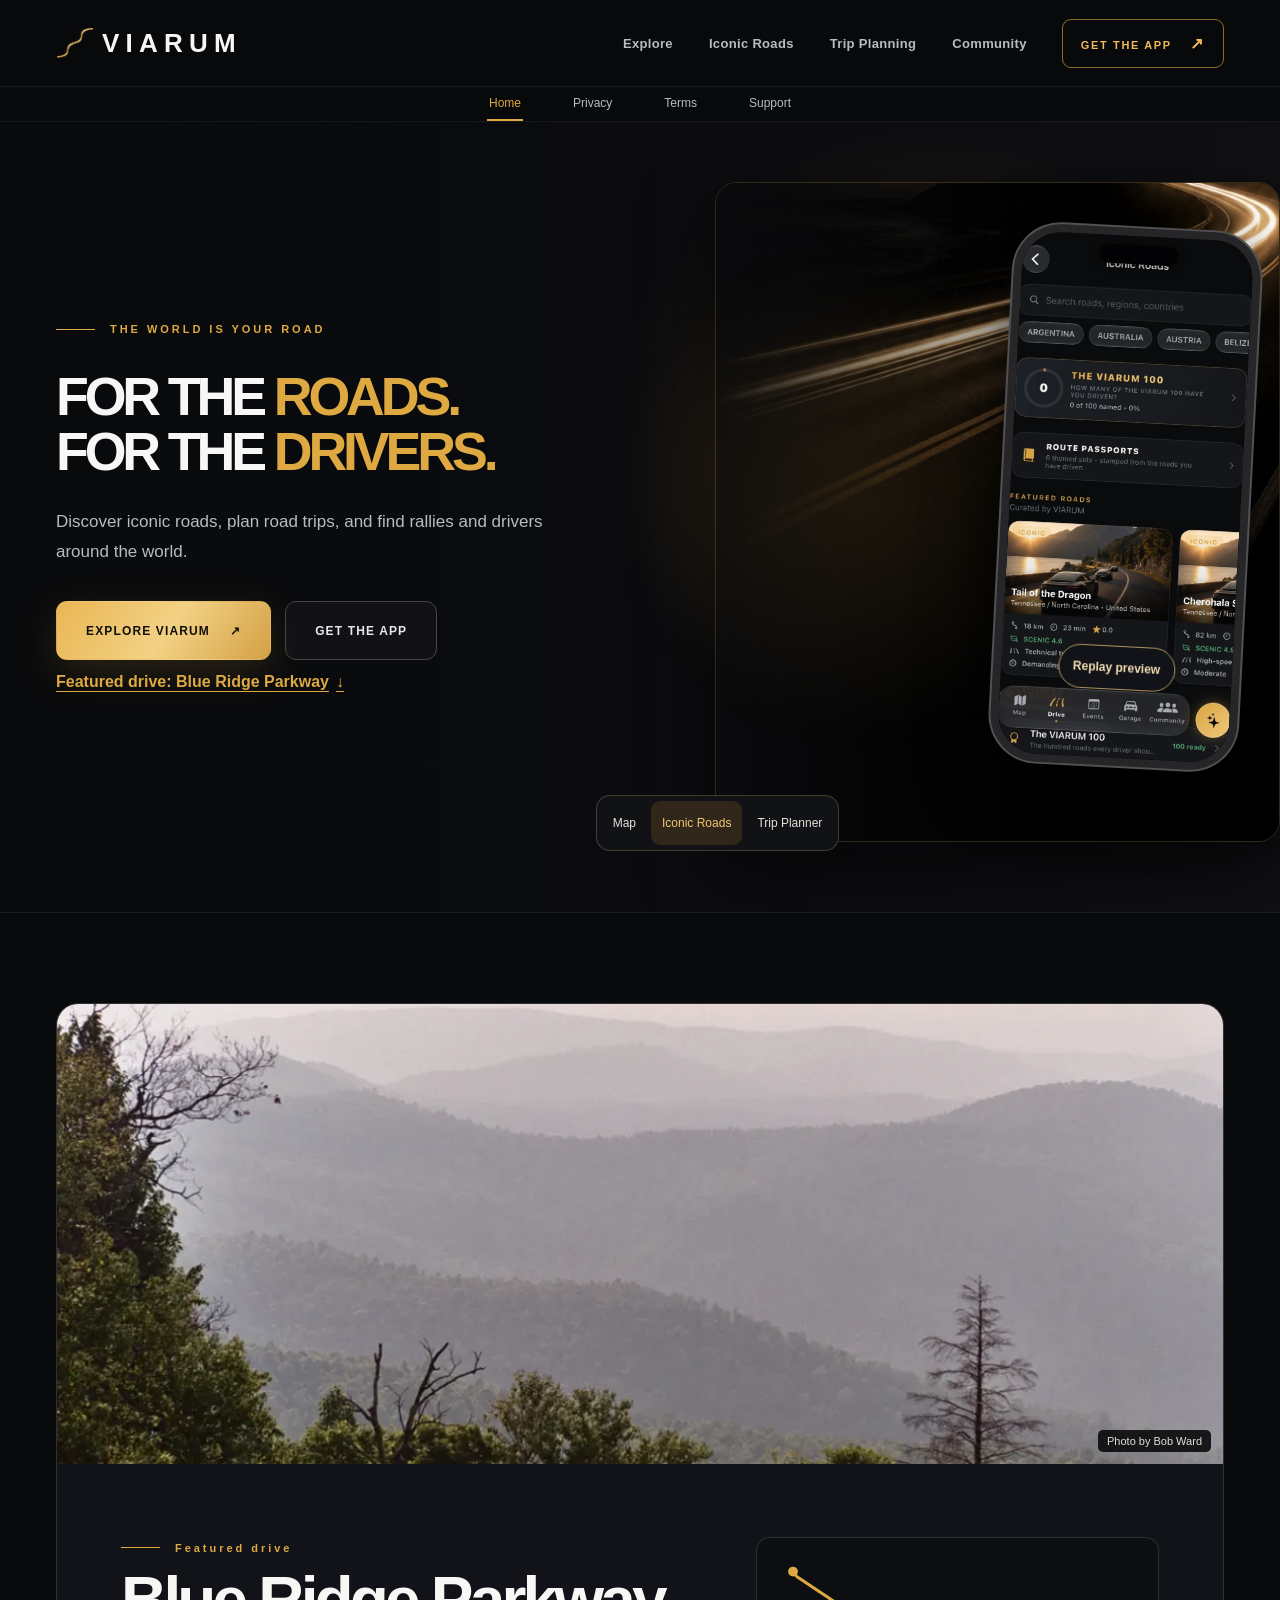
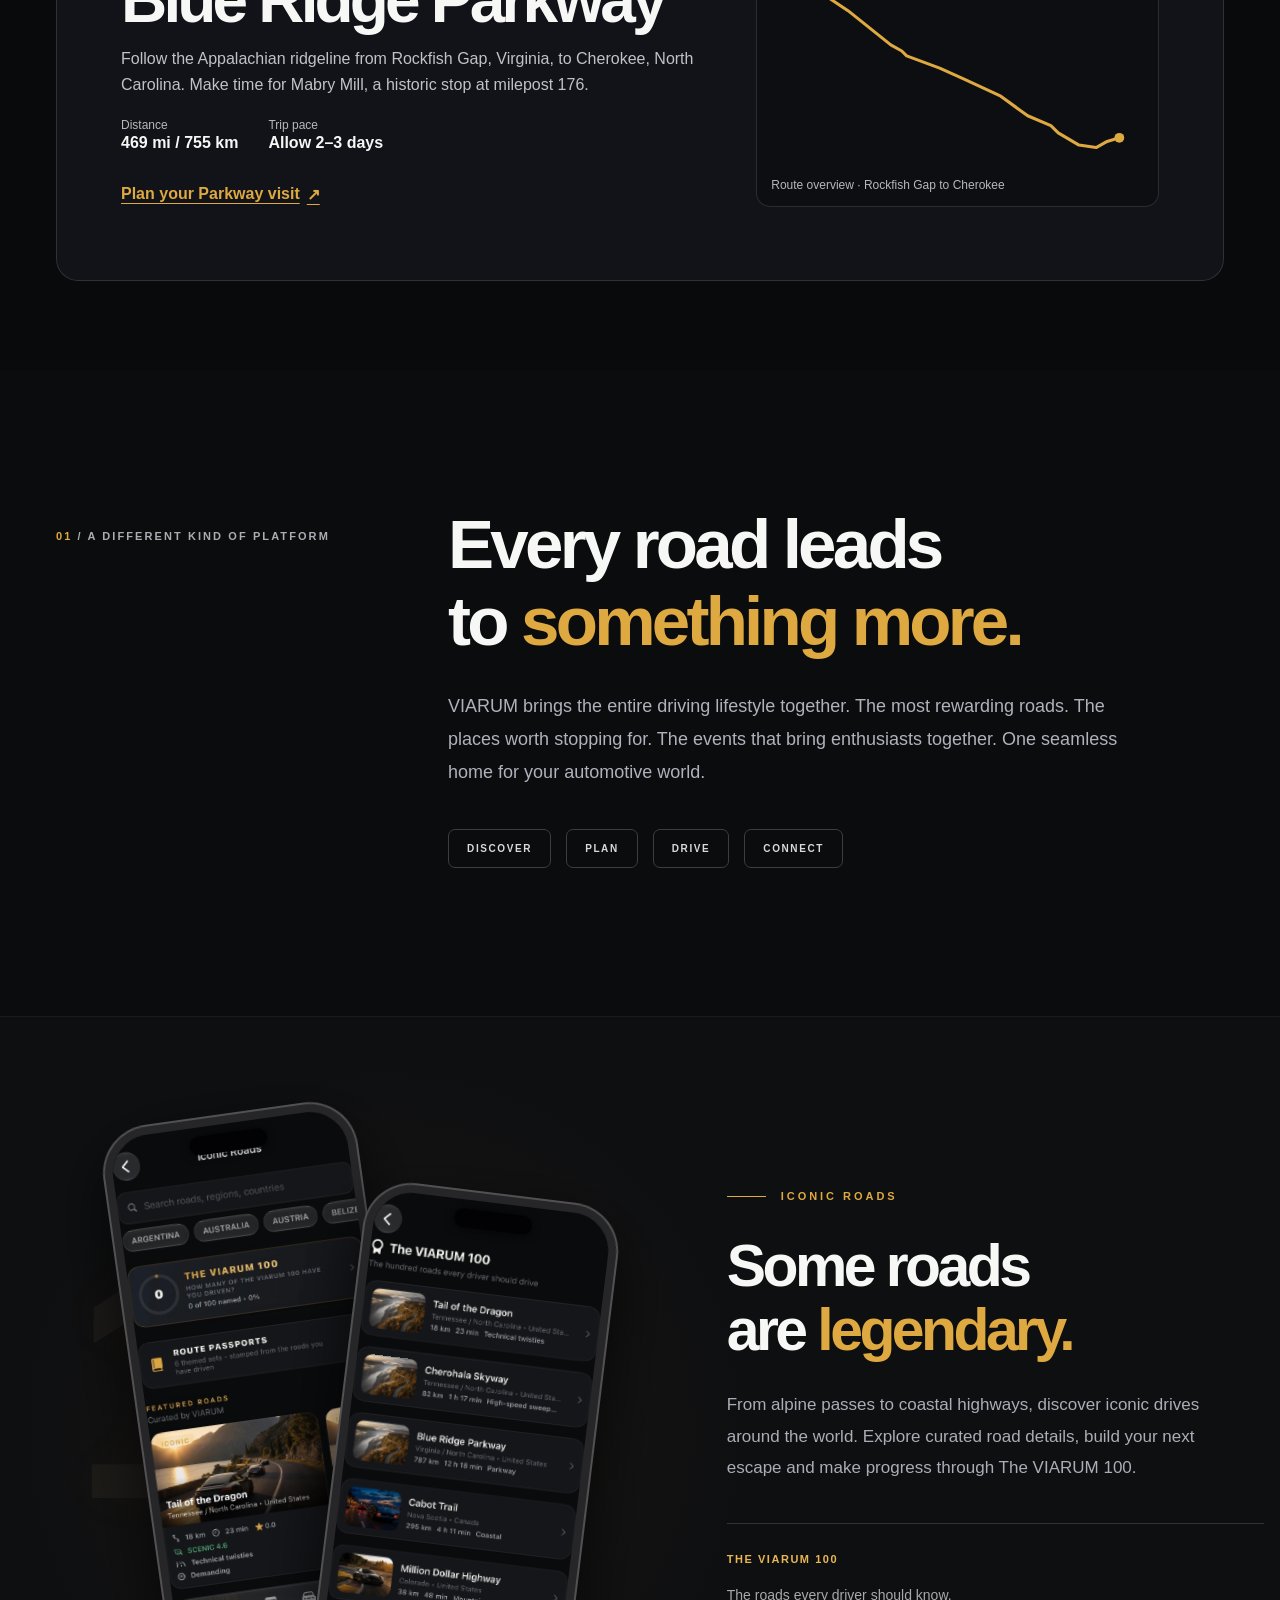
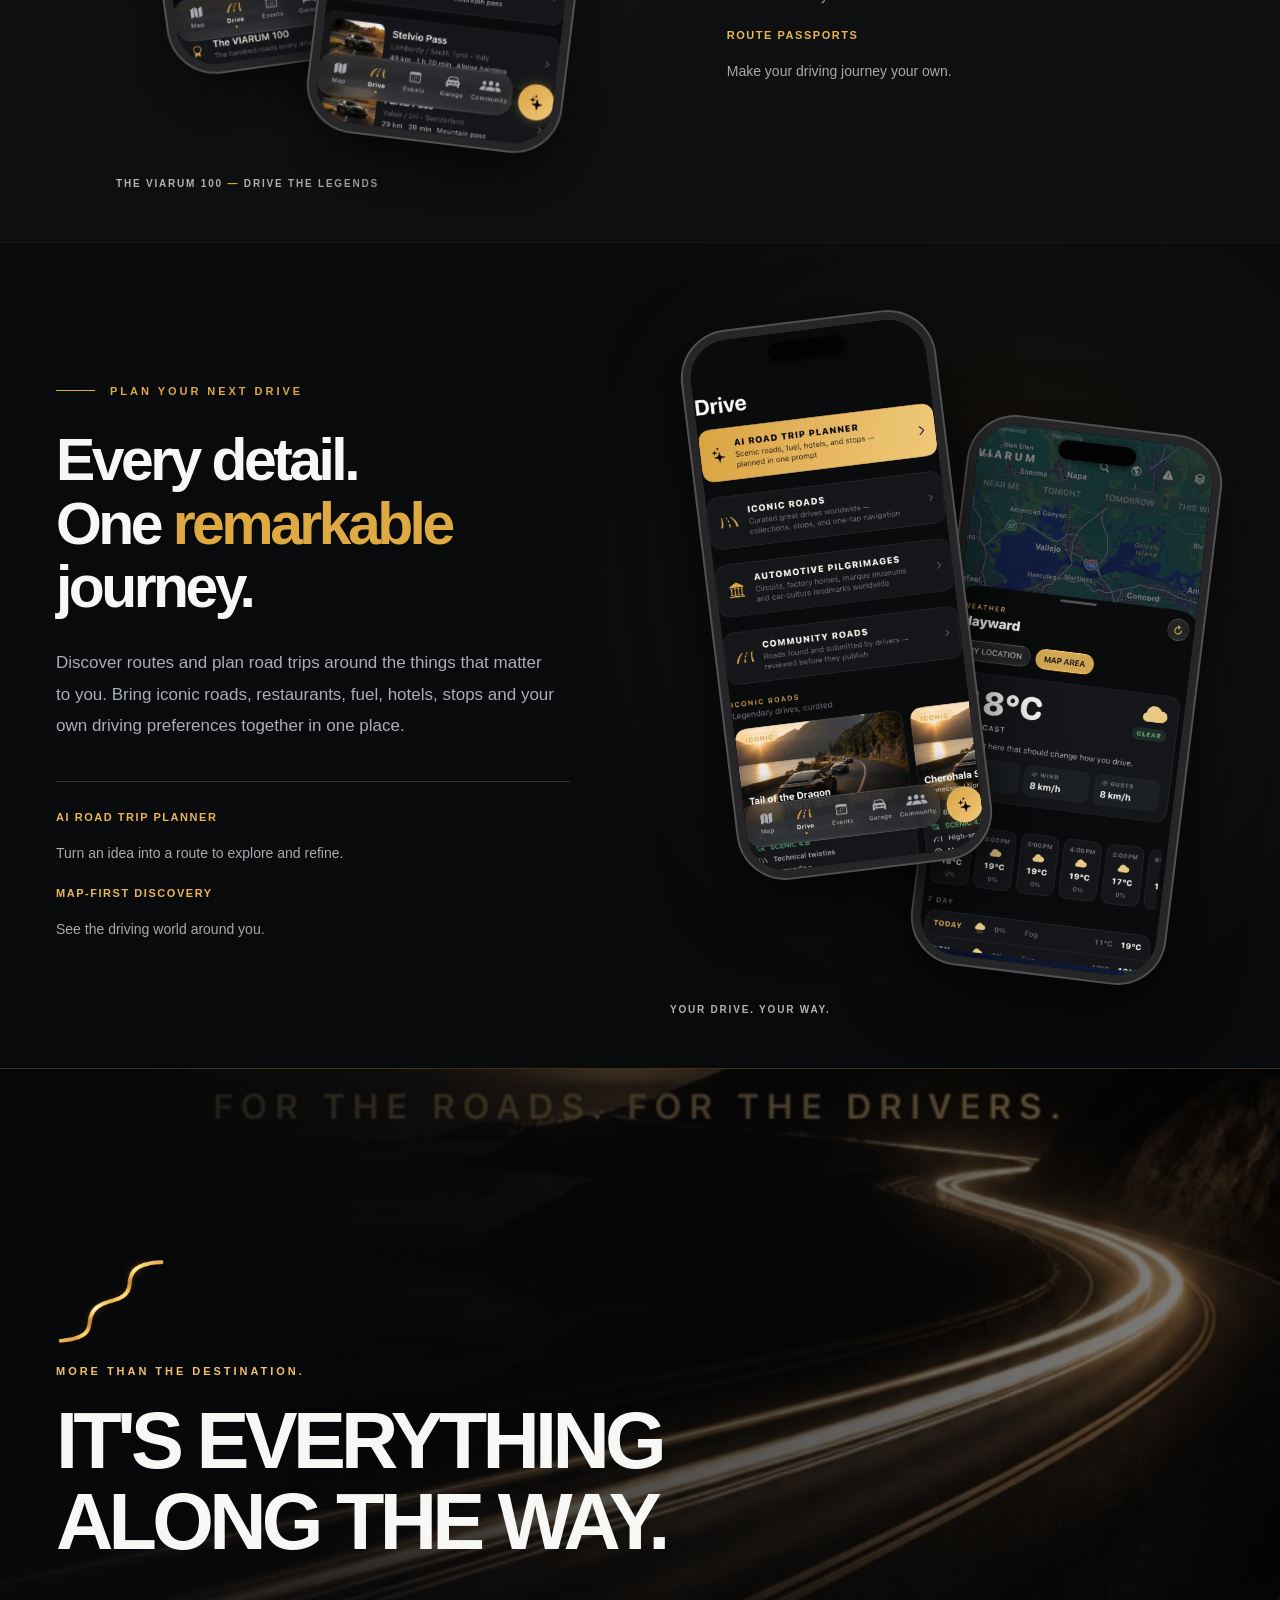
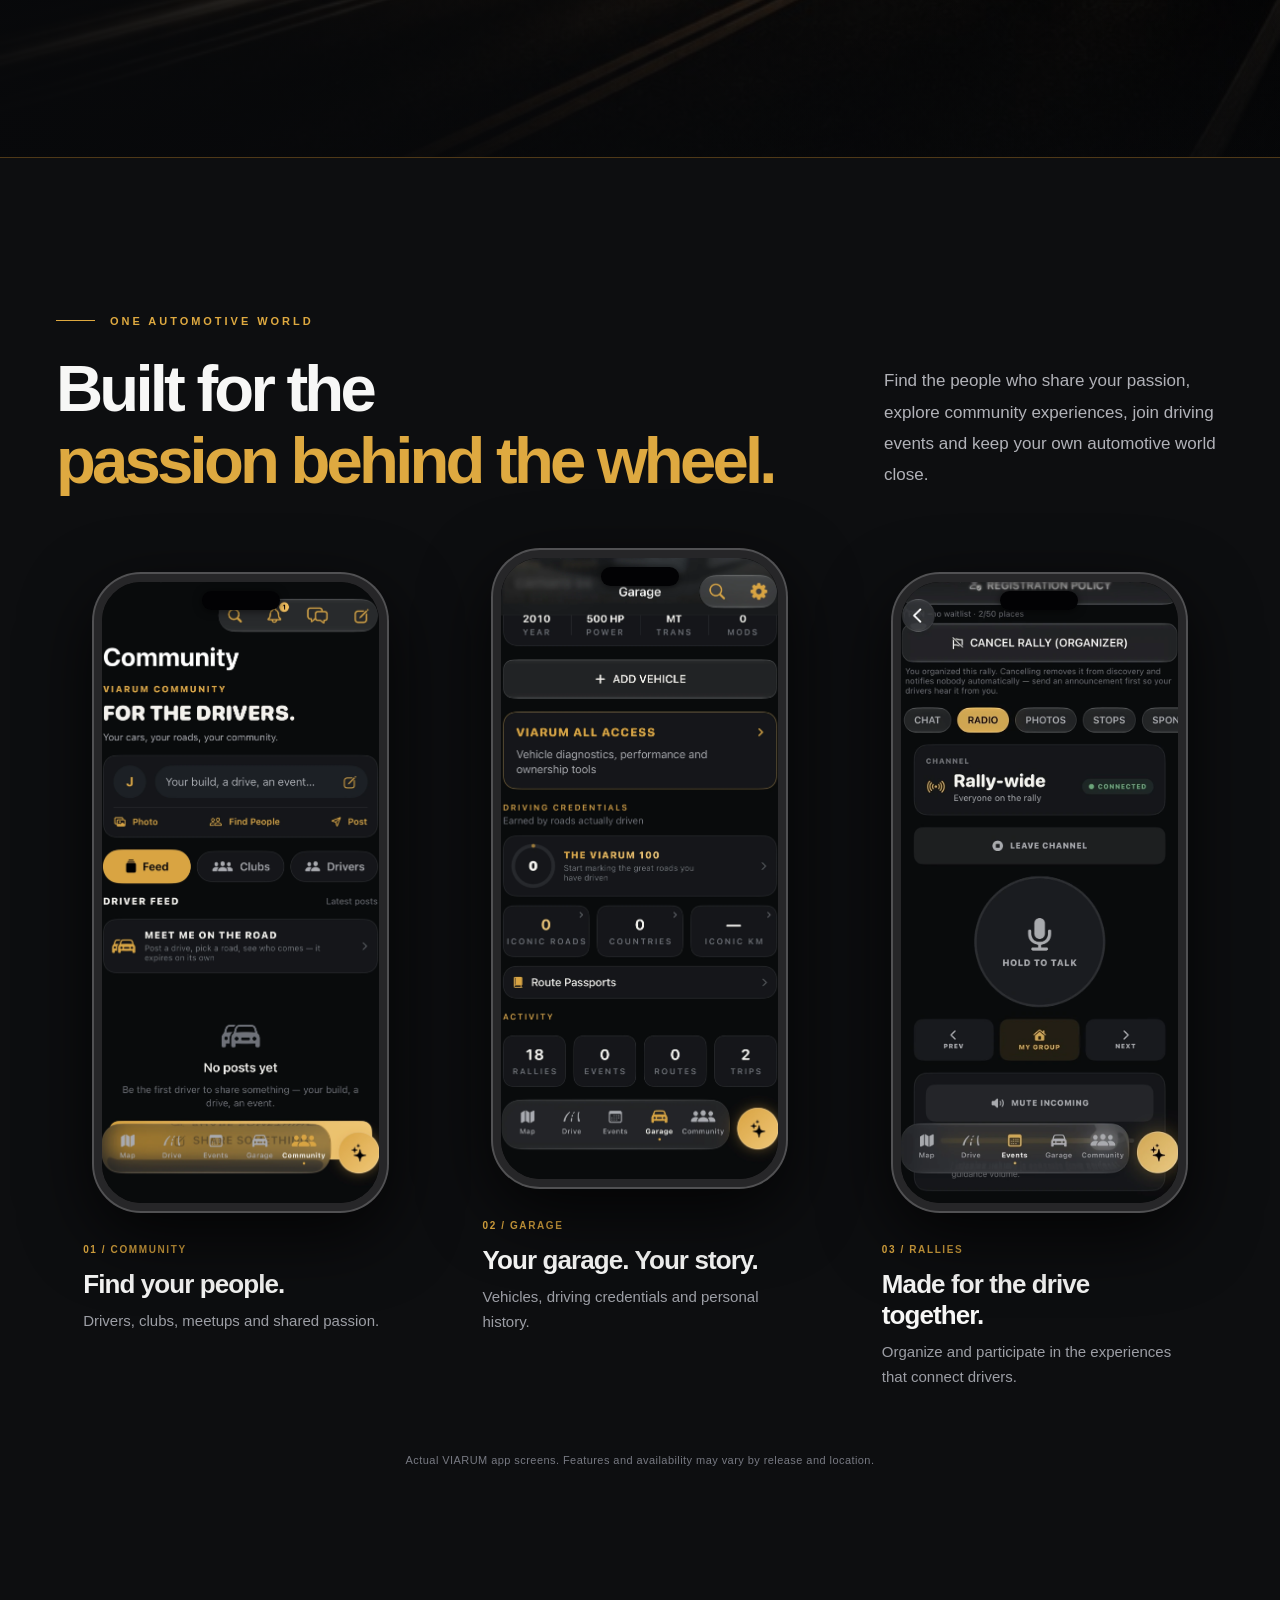
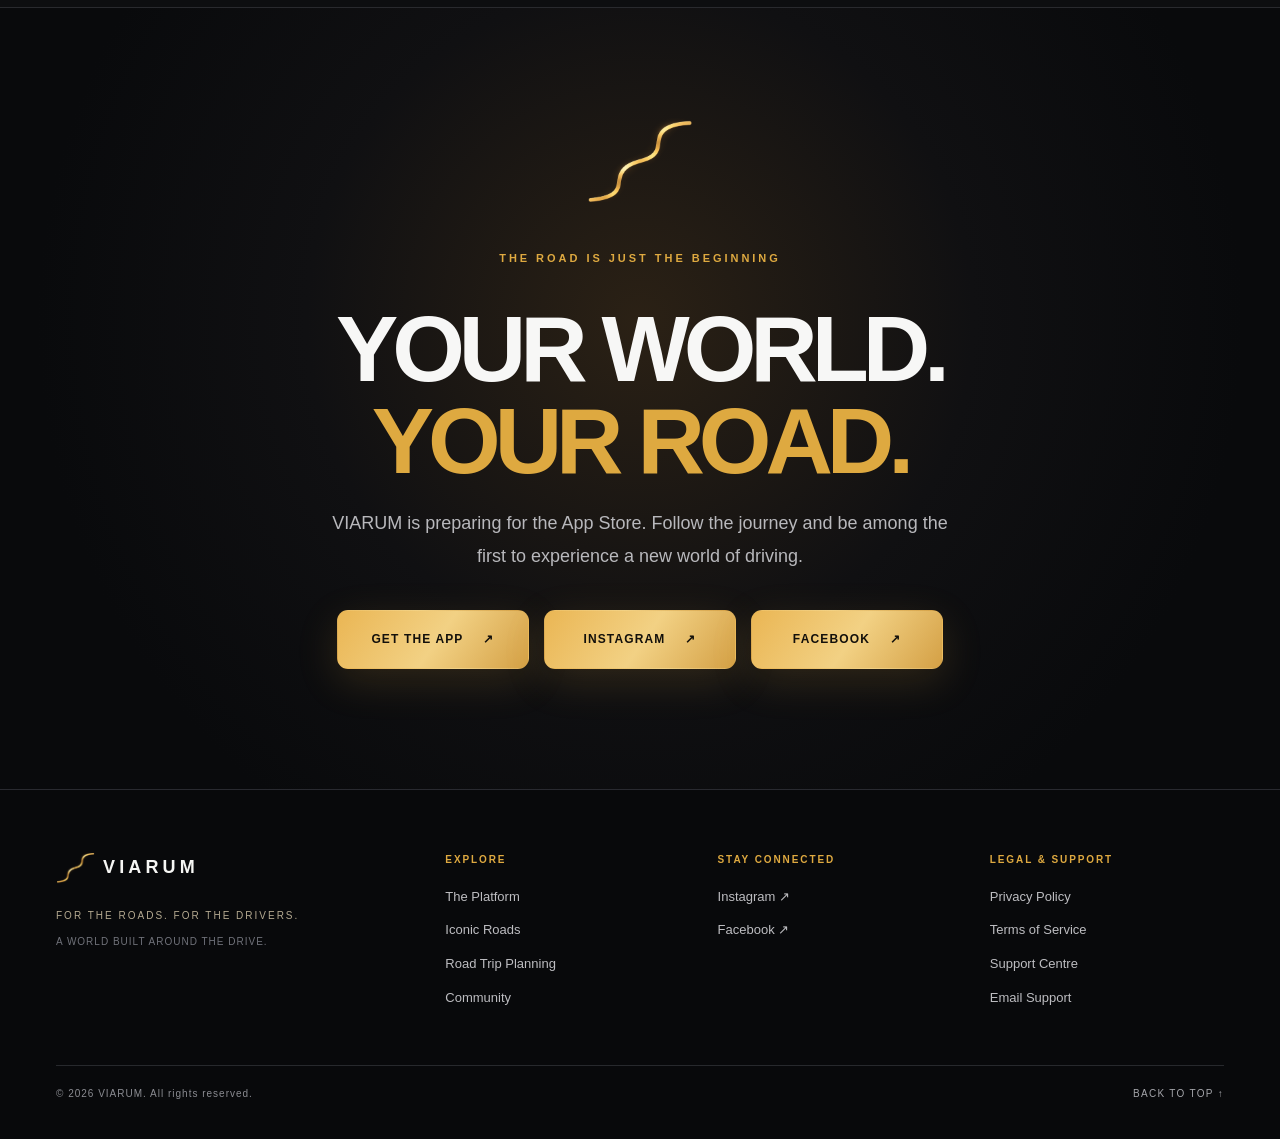
==== index.html @ 96c419fb "Make the featured drive easy to find and match the gold buttons" ====
<!doctype html>
<html lang="en">
<head>
  <meta charset="utf-8">
  <meta name="viewport" content="width=device-width, initial-scale=1">
  <meta name="theme-color" content="#08090b">
  <meta name="description" content="VIARUM — for the roads, for the drivers. Explore iconic roads, plan unforgettable road trips, discover rallies and connect with the worldwide automotive community.">
  <meta name="robots" content="index,follow">
  <link rel="icon" type="image/png" href="assets/favicon.png">
  <link rel="preload" as="image" href="assets/coastal-drive.jpg">
  <link rel="stylesheet" href="styles.css?v=featured-drive-1">
  <meta property="og:type" content="website">
  <meta property="og:title" content="VIARUM — For the Roads. For the Drivers.">
  <meta property="og:description" content="The world is your road. A premium driving experience for iconic roads, rallies, road trips and automotive community.">
  <meta property="og:image" content="https://viarumapp.github.io/assets/social-preview.jpg">
  <meta property="og:url" content="https://viarumapp.github.io/">
  <meta name="twitter:card" content="summary_large_image">
  <title>VIARUM | For the Roads. For the Drivers.</title>
  <script src="script.js?v=homepage-polish-1" defer></script>
</head>
<body>
  <a href="#main" class="skip">Skip to main content</a>
  <header class="site-header" id="top">
    <div class="container header-inner">
      <a class="brand" href="#top" aria-label="VIARUM Home">
        <img class="brand-mark" src="assets/viarum-mark-repaired.webp" width="38" height="38" alt="">
        <span class="brand-name">VIARUM</span>
      </a>
      <nav class="desktop-nav" aria-label="Main navigation">
        <a href="#explore">Explore</a>
        <a href="#roads">Iconic Roads</a>
        <a href="#planner">Trip Planning</a>
        <a href="#community">Community</a>
      </nav>
      <div class="nav-end">
        <a class="nav-cta" href="#download" data-viarum-store-link>GET THE APP <span aria-hidden="true">↗</span></a>
        <button type="button" class="menu-toggle" aria-label="Open navigation" aria-controls="mobile-nav" aria-expanded="false"><span></span><span></span></button>
      </div>
    </div>
    <nav class="mobile-nav" id="mobile-nav" hidden aria-label="Mobile navigation">
      <a href="#explore">Explore VIARUM</a>
      <a href="#roads">Iconic Roads</a>
      <a href="#planner">Trip Planning</a>
      <a href="#community">Community</a>
      <a href="#download" data-viarum-store-link>Get the App</a>
    </nav>
    <nav class="site-tabs" aria-label="Site pages">
      <a href="/" aria-current="page">Home</a>
      <a href="/viarum/privacy.html">Privacy</a>
      <a href="/viarum/terms.html">Terms</a>
      <a href="/viarum/support.html">Support</a>
    </nav>
  </header>

  <main id="main">
    <section class="hero" aria-labelledby="hero-title">
      <div class="hero-ambient" aria-hidden="true"></div>
      <div class="container hero-layout">
        <div class="hero-content">
          <div class="hero-kicker"><span class="gold-rule"></span> THE WORLD IS YOUR ROAD</div>
          <h1 id="hero-title"><span class="hero-line">FOR THE <strong>ROADS.</strong></span><span class="hero-line">FOR THE <strong>DRIVERS.</strong></span></h1>
          <p class="hero-description">Discover iconic roads, plan road trips, and find rallies and drivers around the world.</p>
          <div class="hero-actions">
            <a class="button button-gold" href="#explore">EXPLORE VIARUM <span aria-hidden="true">↗</span></a>
            <a class="button button-outline" href="#download" data-viarum-store-link>GET THE APP</a>
          </div>
          <a class="featured-drive-link" href="#featured-drive">Featured drive: Blue Ridge Parkway <span aria-hidden="true">↓</span></a>
        </div>
        <div class="hero-stage" aria-label="VIARUM automotive lifestyle and real app screenshot">
          <div class="road-photo-wrap"><img src="assets/coastal-drive.jpg" alt="Golden light trails winding along a dramatic coastal road" fetchpriority="high"></div>
          <div class="hero-halo" aria-hidden="true"></div>
          <div class="hero-phone phone" data-launch-preview aria-label="VIARUM app preview">
            <div class="phone-camera" aria-hidden="true"></div>
            <img src="assets/map.webp" class="hero-map" alt="Actual VIARUM app map showing automotive places and discovery tools">
            <video class="hero-launch" data-src="assets/viarum-launch.mp4" preload="none" muted playsinline hidden aria-hidden="true"></video>
            <button class="hero-replay" type="button" hidden>Replay preview</button>
          </div>
          <div class="preview-controls" role="group" aria-label="App preview screens">
            <button type="button" data-preview="map" aria-pressed="true">Map</button>
            <button type="button" data-preview="roads" aria-pressed="false">Iconic Roads</button>
            <button type="button" data-preview="drive" aria-pressed="false">Trip Planner</button>
          </div>
        </div>
      </div>
    </section>

    <section class="container featured-drive" id="featured-drive" aria-labelledby="featured-drive-title">
      <figure class="featured-drive-photo">
        <img src="assets/blue-ridge-parkway.webp" width="1150" height="767" loading="lazy" alt="Layers of Appalachian mountains seen from the Blue Ridge Parkway">
        <figcaption><a href="https://fhwaapps.fhwa.dot.gov/bywaysp/photos/67901">Photo by Bob Ward</a></figcaption>
      </figure>
      <div class="featured-drive-body">
        <div>
          <p class="eyebrow"><span class="gold-rule"></span> Featured drive</p>
          <h2 id="featured-drive-title">Blue Ridge Parkway</h2>
          <p>Follow the Appalachian ridgeline from Rockfish Gap, Virginia, to Cherokee, North Carolina. Make time for Mabry Mill, a historic stop at milepost 176.</p>
          <dl class="featured-drive-facts">
            <div><dt>Distance</dt><dd>469 mi / 755 km</dd></div>
            <div><dt>Trip pace</dt><dd>Allow 2–3 days</dd></div>
          </dl>
          <a class="featured-drive-link" href="https://www.nps.gov/blri/planyourvisit/index.htm">Plan your Parkway visit <span aria-hidden="true">↗</span></a>
        </div>
        <figure class="featured-drive-route">
          <svg viewBox="0 0 305 185" aria-hidden="true">
            <polyline points="18,16 21,20 63,48 98,76 107,81 111,85 138,95 158,104 188,118 210,134 229,142 235,148 252,158 266,160 275,155 285,152" fill="none" stroke="currentColor" stroke-width="2.5" stroke-linecap="round" stroke-linejoin="round"/>
            <circle cx="18" cy="16" r="4" fill="currentColor"/>
            <circle cx="285" cy="152" r="4" fill="currentColor"/>
          </svg>
          <figcaption>Route overview · Rockfish Gap to Cherokee</figcaption>
        </figure>
      </div>
    </section>

    <section class="intro-section" id="explore">
      <div class="container intro-grid">
        <div class="intro-label"><span class="section-no">01</span> / A DIFFERENT KIND OF PLATFORM</div>
        <div class="intro-body">
          <h2>Every road leads<br>to <em>something more.</em></h2>
          <p>VIARUM brings the entire driving lifestyle together. The most rewarding roads. The places worth stopping for. The events that bring enthusiasts together. One seamless home for your automotive world.</p>
          <div class="intro-values"><span>DISCOVER</span><span>PLAN</span><span>DRIVE</span><span>CONNECT</span></div>
        </div>
      </div>
    </section>

    <section class="feature-section feature-roads" id="roads">
      <div class="container feature-grid">
        <div class="feature-visual visual-roads">
          <span class="visual-texture" aria-hidden="true">100</span>
          <div class="feature-phone phone phone-roads-one"><div class="phone-camera"></div><img src="assets/roads.webp" alt="VIARUM Iconic Roads screen featuring curated drives and Route Passports" loading="lazy"></div>
          <div class="feature-phone phone phone-roads-two"><div class="phone-camera"></div><img src="assets/roads100.webp" alt="The VIARUM 100 list of famous driving roads" loading="lazy"></div>
          <div class="visual-label">THE VIARUM 100 <span>—</span> DRIVE THE LEGENDS</div>
        </div>
        <div class="feature-copy">
          <p class="eyebrow"><span class="gold-rule"></span> ICONIC ROADS</p>
          <h2>Some roads<br>are <em>legendary.</em></h2>
          <p>From alpine passes to coastal highways, discover iconic drives around the world. Explore curated road details, build your next escape and make progress through The VIARUM 100.</p>
          <div class="feature-details"><div><strong>THE VIARUM 100</strong><span>The roads every driver should know.</span></div><div><strong>ROUTE PASSPORTS</strong><span>Make your driving journey your own.</span></div></div>
        </div>
      </div>
    </section>

    <section class="feature-section feature-planner" id="planner">
      <div class="container feature-grid feature-reverse">
        <div class="feature-copy">
          <p class="eyebrow"><span class="gold-rule"></span> PLAN YOUR NEXT DRIVE</p>
          <h2>Every detail.<br>One <em>remarkable</em><br>journey.</h2>
          <p>Discover routes and plan road trips around the things that matter to you. Bring iconic roads, restaurants, fuel, hotels, stops and your own driving preferences together in one place.</p>
          <div class="feature-details"><div><strong>AI ROAD TRIP PLANNER</strong><span>Turn an idea into a route to explore and refine.</span></div><div><strong>MAP-FIRST DISCOVERY</strong><span>See the driving world around you.</span></div></div>
        </div>
        <div class="feature-visual visual-plan">
          <div class="feature-phone phone phone-plan-one"><div class="phone-camera"></div><img src="assets/drive.webp" alt="VIARUM Drive tab with AI Road Trip Planner and Iconic Roads" loading="lazy"></div>
          <div class="feature-phone phone phone-plan-two"><div class="phone-camera"></div><img src="assets/weather.webp" alt="VIARUM in-app weather forecast displayed over the driving map" loading="lazy"></div>
          <div class="visual-label">YOUR DRIVE. YOUR WAY.</div>
        </div>
      </div>
    </section>

    <section class="cinematic" aria-label="VIARUM brand statement">
      <div class="cinematic-image"><img src="assets/viarum-splash.jpg" alt="The official VIARUM splash artwork featuring a winding illuminated road at night" loading="lazy"></div>
      <div class="cinematic-content container">
        <img src="assets/viarum-mark-repaired.webp" alt="VIARUM gold road symbol" width="142" height="118">
        <p>MORE THAN THE DESTINATION.</p>
        <h2>IT'S EVERYTHING<br>ALONG THE WAY.</h2>
      </div>
    </section>

    <section class="community-section" id="community">
      <div class="container">
        <div class="community-head">
          <div><p class="eyebrow"><span class="gold-rule"></span> ONE AUTOMOTIVE WORLD</p><h2>Built for the<br><em>passion behind the wheel.</em></h2></div>
          <p>Find the people who share your passion, explore community experiences, join driving events and keep your own automotive world close.</p>
        </div>
        <div class="screen-showcase">
          <article class="showcase-item">
            <div class="showcase-phone phone"><div class="phone-camera"></div><img src="assets/community.webp" alt="VIARUM Community screen with Feed, Clubs and Drivers" loading="lazy"></div>
            <div class="showcase-caption"><span>01 / COMMUNITY</span><h3>Find your people.</h3><p>Drivers, clubs, meetups and shared passion.</p></div>
          </article>
          <article class="showcase-item showcased">
            <div class="showcase-phone phone"><div class="phone-camera"></div><img src="assets/garage.webp" alt="VIARUM Garage showing a vehicle profile and driving credentials" loading="lazy"></div>
            <div class="showcase-caption"><span>02 / GARAGE</span><h3>Your garage. Your story.</h3><p>Vehicles, driving credentials and personal history.</p></div>
          </article>
          <article class="showcase-item">
            <div class="showcase-phone phone"><div class="phone-camera"></div><img src="assets/radio.webp" alt="VIARUM Rally screen displaying an in-app radio channel interface" loading="lazy"></div>
            <div class="showcase-caption"><span>03 / RALLIES</span><h3>Made for the drive together.</h3><p>Organize and participate in the experiences that connect drivers.</p></div>
          </article>
        </div>
        <p class="screen-disclosure">Actual VIARUM app screens. Features and availability may vary by release and location.</p>
      </div>
    </section>

    <section class="closing-section" id="download">
      <div class="container closing-inner">
        <img src="assets/viarum-mark-repaired.webp" width="120" height="96" alt="VIARUM road symbol">
        <p class="eyebrow">THE ROAD IS JUST THE BEGINNING</p>
        <h2>YOUR WORLD.<br><em>YOUR ROAD.</em></h2>
        <p id="viarum-app-store-status" aria-live="polite">VIARUM is preparing for the App Store. Follow the journey and be among the first to experience a new world of driving.</p>
        <div class="closing-actions"><a class="button button-gold" href="#download" data-viarum-store-link>GET THE APP <span aria-hidden="true">↗</span></a><a class="button button-gold" href="https://www.instagram.com/viarumapp/" target="_blank" rel="noopener noreferrer">INSTAGRAM <span aria-hidden="true">↗</span></a><a class="button button-gold" href="https://www.facebook.com/1287284864467090/">FACEBOOK <span aria-hidden="true">↗</span></a></div>
      </div>
    </section>
  </main>

  <footer class="site-footer">
 <div class="container footer-inner footer-luxe">
  <div class="footer-identity"><a class="footer-brand" href="index.html" aria-label="VIARUM home"><img src="assets/viarum-mark-repaired.webp" alt="" width="40" height="35"><span>VIARUM</span></a><p>FOR THE ROADS. FOR THE DRIVERS.</p><span class="footer-tagline">A WORLD BUILT AROUND THE DRIVE.</span></div>
  <div class="footer-group"><p class="footer-heading">EXPLORE</p><nav aria-label="Explore"><a href="index.html#explore">The Platform</a><a href="index.html#roads">Iconic Roads</a><a href="index.html#planner">Road Trip Planning</a><a href="index.html#community">Community</a></nav></div>
  <div class="footer-group"><p class="footer-heading">STAY CONNECTED</p><nav aria-label="Social media"><a href="https://www.instagram.com/viarumapp/" target="_blank" rel="noopener noreferrer">Instagram ↗</a><a href="https://www.facebook.com/1287284864467090/">Facebook ↗</a></nav></div>
  <div class="footer-group"><p class="footer-heading">LEGAL & SUPPORT</p><nav aria-label="Legal and support"><a href="https://viarumapp.github.io/viarum/privacy.html">Privacy Policy</a><a href="https://viarumapp.github.io/viarum/terms.html">Terms of Service</a><a href="https://viarumapp.github.io/viarum/support.html">Support Centre</a><a href="mailto:viarumsupport@gmail.com">Email Support</a></nav></div>
 </div>
 <div class="container footer-base"><span>© 2026 VIARUM. All rights reserved.</span><a href="#top">BACK TO TOP ↑</a></div>
</footer>
</body>
</html>
---- styles.css ----
:root{--bg:#090a0c;--panel:#161719;--panel2:#1f2023;--stroke:#313237;--gold:#dea940;--gold-light:#f3d08b;--white:#f7f7f6;--muted:#a7a8ad;--soft:#787b83;--max:1320px}
*{box-sizing:border-box}
html{scroll-behavior:smooth}
body{margin:0;overflow-x:hidden;background:var(--bg);color:var(--white);font-family:-apple-system,BlinkMacSystemFont,"Helvetica Neue",Arial,sans-serif;-webkit-font-smoothing:antialiased}
a{color:inherit;text-decoration:none}
img{display:block;max-width:100%}
button{font:inherit}
.container{width:min(var(--max),calc(100% - 112px));margin:0 auto}
.skip{position:absolute;left:-999px;top:auto;width:1px;height:1px;overflow:hidden}
.skip:focus{left:12px;top:12px;width:auto;height:auto;z-index:1000;padding:10px 15px;color:#000;background:#fff}
.site-header{position:sticky;top:0;z-index:90;height:87px;background:rgba(9,10,12,.92);border-bottom:1px solid rgba(255,255,255,.07);backdrop-filter:blur(22px)}
.header-inner{height:100%;display:flex;align-items:center;justify-content:space-between;gap:35px}
.brand,.footer-brand{display:inline-flex;align-items:center;gap:8px}
.brand-mark{width:38px;height:38px;object-fit:contain;object-position:center;mix-blend-mode:screen}
.brand-name,.footer-brand span{font-size:26px;letter-spacing:.24em;font-weight:760;color:#f6f6f4}
.desktop-nav{display:flex;align-items:center;gap:36px;margin-left:auto}
.desktop-nav a{font-size:13px;font-weight:580;color:#b8bbc0;letter-spacing:.025em;transition:color .2s}
.desktop-nav a:hover{color:var(--white)}
.nav-end{display:flex;align-items:center}
.nav-cta{border:1px solid rgba(222,169,64,.62);border-radius:9px;color:#f0bb57;padding:14px 18px;font-size:11px;letter-spacing:.15em;font-weight:800;transition:background .2s}
.nav-cta:hover{background:#2d2619}
.nav-cta span{margin-left:14px;font-size:16px}
.menu-toggle{display:none;border:0;background:transparent;width:42px;height:42px;flex-direction:column;justify-content:center;align-items:center;gap:6px;cursor:pointer}
.menu-toggle span{width:23px;height:2px;background:var(--gold)}
.menu-toggle[aria-expanded="true"] span:first-child{transform:translateY(4px) rotate(45deg)}
.menu-toggle[aria-expanded="true"] span:last-child{transform:translateY(-4px) rotate(-45deg)}
.mobile-nav{display:none}
/* hero */
.hero{position:relative;overflow:hidden;border-bottom:1px solid rgba(255,255,255,.085)}
.hero-ambient{position:absolute;pointer-events:none;inset:0;background:radial-gradient(circle at 72% 40%,rgba(167,108,30,.22),transparent 30%),linear-gradient(90deg,#090a0c 0%,#0a0b0e 42%,#101013 100%)}
.hero-layout{position:relative;display:grid;grid-template-columns:51% 49%;align-items:center;min-height:790px}
.hero-content{position:relative;z-index:4;padding:76px 0 86px}
.hero-kicker,.eyebrow{display:flex;align-items:center;gap:15px;font-size:11px;letter-spacing:.27em;color:var(--gold);font-weight:800;line-height:1.7}
.gold-rule{display:inline-block;width:39px;height:1px;background:var(--gold)}
.hero h1{font-size:clamp(63px,6.1vw,101px);line-height:.98;letter-spacing:-.077em;font-weight:810;margin:30px 0 27px;white-space:nowrap}
.hero h1 span{color:var(--gold)}
.hero-description{font-size:17px;line-height:1.76;color:#b8bbc1;max-width:520px;margin:0}
.hero-actions{display:flex;gap:14px;flex-wrap:wrap;margin-top:34px}
.button{display:inline-flex;align-items:center;justify-content:center;gap:20px;min-height:59px;padding:0 29px;border:1px solid transparent;border-radius:11px;font-weight:820;font-size:12px;letter-spacing:.095em;transition:transform .2s ease,background .2s ease}
.button:hover{transform:translateY(-3px)}
.button-gold{background:linear-gradient(125deg,#eab654,#f2d184 52%,#d4a045);color:#13100b;box-shadow:0 12px 42px rgba(222,169,64,.16)}
.button-outline{border-color:#454649;background:rgba(24,25,29,.55);color:#e7e7e9}
.hero-subline{margin:44px 0 0;font-size:9px;letter-spacing:.16em;color:#8c8d90;font-weight:740}
.hero-subline span{color:var(--gold);margin:0 8px}
.hero-stage{position:relative;height:715px;margin-left:-56px}
.road-photo-wrap{position:absolute;top:22px;right:-56px;width:90%;height:660px;overflow:hidden;border-radius:22px;border:1px solid rgba(222,169,64,.18);box-shadow:0 30px 75px #0009}
.road-photo-wrap img{width:100%;height:100%;object-fit:cover;object-position:50% 52%;filter:saturate(1.02) contrast(1.02)}
.road-photo-wrap:after{content:"";position:absolute;inset:0;background:linear-gradient(90deg,#090a0c 0%,rgba(9,10,12,.46) 30%,transparent 72%),linear-gradient(0deg,rgba(0,0,0,.68),transparent 30%)}
.hero-halo{position:absolute;pointer-events:none;width:560px;height:540px;right:13%;top:9%;background:radial-gradient(circle,rgba(244,172,62,.11),transparent 64%);filter:blur(17px)}
.phone{position:relative;overflow:hidden;background:#080809;border:8px solid #262628;border-radius:47px;box-shadow:0 0 0 2px #515153,0 23px 70px rgba(0,0,0,.78)}
.phone img{width:100%;height:100%;object-fit:cover;object-position:top center;border-radius:37px}
.phone-camera{position:absolute;top:9px;left:50%;width:78px;height:19px;border-radius:18px;background:#020204;z-index:5;transform:translateX(-50%);box-shadow:0 1px 8px #0009}
.hero-phone{position:absolute;top:68px;right:-25px;width:247px;height:538px;z-index:2;transform:rotate(3deg)}
.hero-stamp{position:absolute;bottom:60px;left:64px;z-index:3;padding:12px 24px;display:flex;gap:6px;align-items:center;border:1px solid #92713b77;background:#121311df;backdrop-filter:blur(15px);border-radius:14px;box-shadow:0 10px 50px #0008}
.hero-stamp img{width:72px;height:46px;object-fit:contain;mix-blend-mode:screen}
.hero-stamp span{font-size:12px;letter-spacing:.18em;font-weight:790;color:#f1dbb1;line-height:1.6}
.hero-image-caption{position:absolute;right:0;bottom:2px;font-size:10px;letter-spacing:.17em;color:#8e8f93;font-weight:700}
.hero-bottom{position:relative;display:flex;align-items:center;justify-content:space-between;padding:14px 0 23px;font-size:9px;color:#8d8e92;letter-spacing:.22em;font-weight:700}
/* intro */
.intro-section{padding:135px 0 148px;background:#0b0c0e}
.intro-grid{display:grid;grid-template-columns:31% 69%;gap:30px}
.intro-label{font-size:11px;font-weight:780;letter-spacing:.19em;color:#aaadb2;padding-top:24px}
.section-no{color:var(--gold)}
.intro-body h2{margin:0;font-size:clamp(43px,5.4vw,76px);line-height:1.12;letter-spacing:-.055em;font-weight:780}
em{font-style:normal;color:var(--gold)}
.intro-body p{margin:29px 0 39px;font-size:18px;color:#afb2bb;line-height:1.85;max-width:705px}
.intro-values{display:flex;flex-wrap:wrap;gap:15px}
.intro-values span{font-size:10px;color:#d9d9d9;letter-spacing:.16em;font-weight:800;border:1px solid #3d3d41;padding:13px 18px;border-radius:7px}
/* feature editorial */
.feature-section{border-top:1px solid rgba(255,255,255,.05);overflow:hidden}
.feature-roads{background:radial-gradient(circle at 30% 50%,rgba(198,130,36,.07),transparent 37%),#0e0f11}
.feature-planner{background:radial-gradient(circle at 78% 40%,rgba(198,130,36,.08),transparent 40%),#090a0c}
.feature-grid{display:grid;grid-template-columns:54% 46%;align-items:center;min-height:825px;gap:40px}
.feature-reverse{grid-template-columns:44% 56%}
.feature-visual{height:740px;position:relative}
.visual-roads{display:flex;align-items:center;justify-content:center}
.visual-texture{font-size:330px;font-weight:900;letter-spacing:-.1em;line-height:1;color:#1d1b18;position:absolute;top:160px;left:15px;text-shadow:0 0 50px #dda3380a}
.feature-phone{position:absolute;width:253px;height:550px;z-index:2}
.phone-roads-one{left:80px;top:54px;transform:rotate(-8deg)}
.phone-roads-two{left:280px;top:134px;transform:rotate(7deg);z-index:3}
.visual-label{position:absolute;bottom:10px;left:60px;font-size:10px;letter-spacing:.18em;color:#b1b2b5;font-weight:700}
.visual-label span{color:var(--gold)}
.feature-copy{padding:48px 0}
.feature-copy h2{font-weight:790;font-size:clamp(49px,4.6vw,71px);line-height:1.08;letter-spacing:-.06em;margin:28px 0}
.feature-copy>p:not(.eyebrow){font-size:17px;line-height:1.86;color:#aaadb5;max-width:500px}
.feature-details{display:grid;gap:23px;margin-top:39px;padding-top:29px;border-top:1px solid #323338}
.feature-details>div{display:flex;gap:20px;flex-direction:column}
.feature-details strong{font-size:11px;letter-spacing:.14em;color:#e9b653}
.feature-details span{color:#a8a9ad;font-size:14px;line-height:1.5}
.visual-plan{display:flex;align-items:center;justify-content:center}
.phone-plan-one{left:100px;top:35px;transform:rotate(-7deg);z-index:3}
.phone-plan-two{left:330px;top:140px;transform:rotate(7deg)}
/* scenic statement */
.cinematic{height:690px;position:relative;overflow:hidden;border-top:1px solid #403015;border-bottom:1px solid #4f3918}
.cinematic-image{position:absolute;inset:0;background:#050505}
.cinematic-image img{width:100%;height:100%;object-fit:cover;object-position:50% 65%;opacity:.61}
.cinematic-image:after{content:"";position:absolute;inset:0;background:linear-gradient(90deg,#08090be8 0%,#08090b8a 45%,#08090b2a 100%),linear-gradient(0deg,#08090ba8,transparent 35%)}
.cinematic-content{position:relative;height:100%;display:flex;flex-direction:column;align-items:flex-start;justify-content:center}
.cinematic-content img{object-fit:contain;object-position:left;width:120px;height:90px;mix-blend-mode:screen}
.cinematic-content p{font-weight:800;font-size:11px;letter-spacing:.27em;color:#f2c06b;margin:18px 0}
.cinematic-content h2{font-size:clamp(55px,6.2vw,94px);line-height:1.02;letter-spacing:-.06em;margin:6px 0;font-weight:810}
/* screenshots */
.community-section{padding:143px 0 130px;background:#0d0e10}
.community-head{display:flex;align-items:flex-end;justify-content:space-between;gap:65px}
.community-head h2{font-size:clamp(46px,5.1vw,76px);font-weight:790;letter-spacing:-.058em;line-height:1.1;margin:23px 0 0}
.community-head>p{max-width:340px;font-size:17px;line-height:1.83;color:#b1b2b8;margin:0 0 7px}
.screen-showcase{display:grid;grid-template-columns:repeat(3,minmax(0,1fr));gap:30px;margin-top:77px}
.showcase-item{min-width:0;display:flex;flex-direction:column;align-items:center;gap:28px}
.showcase-phone{width:min(100%,293px);height:637px}
.showcased{transform:translateY(-24px)}
.showcase-caption{width:min(100%,315px)}
.showcase-caption>span{font-size:10px;font-weight:810;letter-spacing:.16em;color:var(--gold)}
.showcase-caption h3{font-size:26px;letter-spacing:-.035em;font-weight:710;margin:12px 0 8px}
.showcase-caption p{margin:0;font-size:15px;line-height:1.68;color:#9c9ea5}
.screen-disclosure{text-align:center;font-size:11px;letter-spacing:.04em;color:#777982;margin-top:65px}
/* close */
.closing-section{border-top:1px solid #292a2e;background:radial-gradient(circle at 50% 40%,#2b2115 0%,#101012 42%,#090a0c 76%);padding:110px 0 120px}
.closing-inner{display:flex;align-items:center;flex-direction:column;text-align:center}
.closing-inner img{width:115px;height:88px;object-fit:contain;mix-blend-mode:screen;margin-bottom:32px}
.closing-inner .eyebrow{display:block}
.closing-inner h2{font-size:clamp(65px,7.3vw,106px);line-height:.98;letter-spacing:-.065em;margin:24px 0 21px}
.closing-inner>p:not(.eyebrow){max-width:620px;color:#b8b8bc;font-size:18px;line-height:1.85;margin:0 auto 36px}
/* footer */
.site-footer{padding:35px 0 40px;border-top:1px solid #292a30;background:#08090b}
.footer-inner{display:flex;align-items:center;justify-content:space-between;gap:24px}
.footer-brand img{width:39px;height:32px;object-fit:contain;mix-blend-mode:screen}
.footer-brand span{font-size:18px;letter-spacing:.23em}
.footer-inner p{font-size:10px;letter-spacing:.2em;color:#a9a9a9}
.footer-inner nav{display:flex;gap:25px;flex-wrap:wrap}
.footer-inner nav a{font-size:12px;color:#b4b4b8}
/* support */
.support-main{min-height:calc(100vh - 167px);display:flex;align-items:center;background:radial-gradient(circle at 100% 35%,#302518,#08090b 55%);padding:100px 0}
.support-content h1{font-size:clamp(55px,6vw,88px);line-height:1.05;letter-spacing:-.07em;margin:25px 0}
.support-content>p:not(.eyebrow){font-size:18px;line-height:1.8;color:#aaaeb6;max-width:610px}
.support-panel{max-width:640px;background:#151618;border:1px solid #3c3323;border-radius:18px;padding:28px 32px;margin:35px 0}
.support-panel>p{font-size:11px;font-weight:800;letter-spacing:.2em;color:var(--gold);margin:0 0 14px}
.support-panel>a{display:block;font-size:clamp(18px,3vw,30px);font-weight:650;letter-spacing:-.035em;overflow-wrap:anywhere}
.support-panel>span{display:block;margin-top:14px;color:#96989e;font-size:15px}
.text-back{font-size:14px;color:var(--gold)}
@media(max-width:1230px){
 .container{width:calc(100% - 76px)}
 .hero-layout{grid-template-columns:52% 48%}
 .hero h1{font-size:clamp(60px,6.1vw,84px)}
 .hero-stage{margin-left:-20px}
 .road-photo-wrap{right:-35px}
 .feature-grid{grid-template-columns:52% 48%}
 .feature-reverse{grid-template-columns:45% 55%}
 .phone-roads-one{left:40px}.phone-roads-two{left:205px}
 .phone-plan-one{left:60px}.phone-plan-two{left:230px}
}
@media(max-width:960px){
 .desktop-nav,.nav-cta{display:none}
 .menu-toggle{display:flex}
 .mobile-nav:not([hidden]){display:flex;flex-direction:column;gap:0;background:#111214;border-top:1px solid #303137;padding:9px 38px 22px}
 .mobile-nav a{font-size:15px;padding:15px 0;border-bottom:1px solid #292a2d}
 .hero-layout{grid-template-columns:1fr;min-height:auto}
 .hero-content{padding:88px 0 15px}
 .hero h1{font-size:clamp(65px,10.6vw,95px)}
 .hero-description{max-width:650px}
 .hero-stage{margin:15px auto 20px;width:min(100%,680px);height:650px}
 .road-photo-wrap{right:0;top:0;height:600px}
 .hero-phone{right:14px;top:50px}
 .hero-stamp{left:55px;bottom:65px}
 .intro-section{padding:100px 0}
 .intro-grid{grid-template-columns:1fr;gap:34px}
 .feature-grid,.feature-reverse{grid-template-columns:1fr;gap:0;padding-top:65px;padding-bottom:65px;min-height:auto}
 .feature-visual{order:2;width:min(100%,650px);margin:auto;height:700px}
 .feature-copy{order:1;padding:20px 0 40px}
 .feature-copy>p:not(.eyebrow){max-width:680px}
 .feature-details{grid-template-columns:repeat(2,1fr)}
 .phone-roads-one{left:15%;}.phone-roads-two{left:46%}
 .phone-plan-one{left:17%;}.phone-plan-two{left:48%}
 .cinematic{height:560px}
 .community-section{padding:100px 0}
 .community-head{display:block}
 .community-head>p{max-width:620px;margin-top:24px}
 .showcase-phone{height:550px}
}
@media(max-width:640px){
 .container{width:calc(100% - 38px)}
 .site-header{height:68px}
 .brand-mark{width:31px;height:31px}.brand-name{font-size:20px}
 .hero-content{padding:64px 0 0}
 .hero-kicker,.eyebrow{font-size:9px;letter-spacing:.19em;gap:10px}.gold-rule{width:25px}
 .hero h1{font-size:clamp(51px,13vw,70px);margin:24px 0}
 .hero-description{font-size:15px;line-height:1.76}
 .hero-actions{gap:11px;margin-top:27px}
 .button{font-size:11px;min-height:52px;width:100%;padding:0 22px}
 .hero-subline{font-size:7.5px;line-height:1.6;margin:26px 0 0}
 .hero-subline span{margin:0 3px}
 .hero-stage{height:510px;width:100%;margin-top:25px}
 .road-photo-wrap{height:485px;width:98%;right:0;top:0;border-radius:15px}
 .hero-phone{width:173px;height:376px;right:4px;top:38px;border-radius:34px;border-width:6px}
 .hero-phone img{border-radius:26px}
 .phone-camera{top:6px;height:12px;width:60px}
 .hero-stamp{left:-2px;bottom:28px;padding:8px 11px;border-radius:10px}
 .hero-stamp img{width:43px;height:33px}.hero-stamp span{font-size:8px}
 .hero-image-caption{right:8px;bottom:3px;font-size:7px}
 .hero-bottom{padding:9px 0 20px}
 .intro-section{padding:77px 0 84px}
 .intro-grid{gap:27px}.intro-body h2{font-size:clamp(38px,10vw,53px)}
 .intro-body p{font-size:15px;margin:20px 0 28px}
 .intro-values{gap:8px}.intro-values span{font-size:8px;padding:10px 12px}
 .feature-grid,.feature-reverse{padding-top:65px;padding-bottom:42px}
 .feature-copy h2{font-size:clamp(42px,11vw,60px);margin:17px 0}
 .feature-copy>p:not(.eyebrow){font-size:15px;line-height:1.77}
 .feature-details{display:block;margin-top:25px;padding-top:20px}.feature-details>div{margin-bottom:18px;gap:7px}
 .feature-visual{height:535px}
 .feature-phone{width:177px;height:387px;border-width:6px;border-radius:34px}
 .feature-phone img{border-radius:25px}
 .phone-roads-one{left:3%;top:38px}.phone-roads-two{left:46%;top:110px}
 .phone-plan-one{left:5%;top:37px}.phone-plan-two{left:47%;top:110px}
 .visual-texture{font-size:230px;left:2px;top:120px}
 .visual-label{font-size:8px;left:5px;bottom:15px}
 .cinematic{height:460px}
 .cinematic-content img{width:76px;height:58px}
 .cinematic-content h2{font-size:clamp(42px,10.6vw,62px)}
 .cinematic-content p{font-size:8.5px}
 .community-section{padding:78px 0}
 .community-head h2{font-size:clamp(43px,10vw,57px);margin-top:15px}
 .community-head>p{font-size:15px;line-height:1.77;margin-top:16px}
 .screen-showcase{display:flex;overflow-x:auto;scroll-snap-type:x mandatory;gap:20px;align-items:flex-start;margin:38px -19px 0;padding:10px 35px 35px;scrollbar-width:none}
 .screen-showcase::-webkit-scrollbar{display:none}
 .showcase-item{flex:0 0 75vw;max-width:300px;scroll-snap-align:center;gap:23px}
 .showcase-phone{width:100%;height:auto;aspect-ratio:706/1536;max-height:630px;border-radius:37px}
 .showcase-phone img{border-radius:28px}
 .showcased{transform:none}
 .showcase-caption{max-width:100%}
 .showcase-caption h3{font-size:21px}
 .showcase-caption p{font-size:13px}
 .screen-disclosure{font-size:10px;margin-top:16px}
 .closing-section{padding:88px 0 95px}
 .closing-inner img{width:95px;height:70px;margin-bottom:18px}
 .closing-inner h2{font-size:clamp(49px,12vw,75px)}
 .closing-inner>p:not(.eyebrow){font-size:15px}
 .closing-inner .button{width:auto;min-width:240px}
 .footer-inner{flex-direction:column;align-items:flex-start;gap:12px}
 .footer-inner nav{gap:20px}
 .support-main{padding:90px 0}
 .support-content h1{font-size:clamp(45px,12vw,65px)}
 .support-content>p:not(.eyebrow){font-size:15px}
 .support-panel{padding:23px}
}
@media(prefers-reduced-motion:reduce){html{scroll-behavior:auto}.button{transition:none}}

/* Official social and legal footer */
.site-footer{padding-top:62px}
.footer-luxe{display:grid;grid-template-columns:minmax(230px,1.5fr) repeat(3,minmax(140px,1fr));gap:38px;align-items:start}
.footer-luxe .footer-identity{min-width:0}
.footer-luxe .footer-identity p{font-size:10px;letter-spacing:.2em;margin-top:20px;color:#b5aa91;line-height:1.6}
.footer-tagline{display:block;color:#70727a;font-size:10px;letter-spacing:.1em;margin-top:12px}
.footer-luxe .footer-heading{font-size:10px;font-weight:800;letter-spacing:.19em;color:var(--gold);margin:2px 0 22px}
.footer-luxe .footer-group nav{display:flex;flex-direction:column;align-items:flex-start;gap:13px}
.footer-luxe .footer-group nav a{font-size:13px;color:#bdbdc1;letter-spacing:0;line-height:1.6;text-decoration:none;transition:color .2s ease}
.footer-luxe .footer-group nav a:hover,.footer-luxe .footer-group nav a:focus{color:var(--gold)}
.footer-base{display:flex;justify-content:space-between;align-items:center;gap:15px;flex-wrap:wrap;border-top:1px solid #27292d;padding-top:22px;margin-top:56px;color:#8b8c92;font-size:10px;letter-spacing:.1em}
.footer-base a{color:#a4a5aa;font-size:10px;text-decoration:none;letter-spacing:.13em}
.closing-actions{display:flex;gap:15px;flex-wrap:wrap;justify-content:center}
.closing-actions .button{min-width:192px}
.support-more{border-top:1px solid #343235;padding:21px 0 25px;margin-top:24px}
.support-more p{font-size:14px;color:#aeb0b8;line-height:1.7}
.support-more .text-back{font-size:12px;letter-spacing:.09em}
@media(max-width:920px){.footer-luxe{grid-template-columns:repeat(2,minmax(0,1fr));gap:40px}.footer-identity{grid-column:span 2}}
@media(max-width:640px){.site-footer{padding-top:48px}.footer-luxe{grid-template-columns:repeat(2,minmax(0,1fr));gap:30px}.footer-identity{grid-column:span 2}.footer-luxe .footer-heading{font-size:9px}.footer-luxe .footer-group nav a{font-size:12px}.closing-actions{width:min(100%,340px);flex-direction:column}.closing-actions .button{width:100%}.footer-base{margin-top:36px}}

/* App Store buttons use the real listing when Apple's catalog confirms release */
.closing-actions{align-items:center}
.closing-actions [data-viarum-store-link]{display:inline-flex}

.hero-launch{position:absolute;inset:0;width:100%;height:100%;object-fit:cover;z-index:3}
.hero-replay{position:absolute;bottom:13%;left:50%;transform:translateX(-50%);z-index:6;min-height:44px;padding:0 14px;border:1px solid #ac915e;border-radius:999px;background:#111318;color:#f1dbb1;font:inherit;font-size:12px;font-weight:600;white-space:nowrap;cursor:pointer}
.hero-replay:focus-visible{outline:2px solid #f1dbb1;outline-offset:3px}
@media(prefers-reduced-motion:reduce){.hero-launch,.hero-replay{display:none}}

/* Shared page tabs and homepage motion. */
.site-header{height:auto}
.header-inner{min-height:86px}
.site-tabs{display:flex;justify-content:center;gap:clamp(18px,5vw,48px);border-top:1px solid rgba(255,255,255,.07);padding:0 16px}
.site-tabs a{padding:9px 2px;color:#b8bbc0;font-size:12px;border-bottom:2px solid transparent;transition:color .2s,border-color .2s}
.site-tabs a:hover,.site-tabs a:focus-visible,.site-tabs a[aria-current=page]{color:var(--gold);border-bottom-color:currentColor}
main section[id]{scroll-margin-top:135px}
.hero-tour-frame{position:absolute;inset:0;z-index:3}
.hero-tour-frame.is-playing{animation:tour-screen 2.8s both}
.visual-roads.is-in-view .feature-phone,.visual-planner.is-in-view .feature-phone{animation:phone-reveal .85s cubic-bezier(.2,.7,.2,1) both}
.visual-roads.is-in-view .feature-phone:nth-of-type(2),.visual-planner.is-in-view .feature-phone:nth-of-type(2){animation-delay:.12s}
@keyframes phone-reveal{from{opacity:.55;translate:0 18px}to{opacity:1;translate:0 0}}
@keyframes tour-screen{0%,100%{opacity:0}18%,82%{opacity:1}}
@media(max-width:640px){.header-inner{min-height:62px}.site-tabs a{padding-block:8px}}
@media(prefers-reduced-motion:reduce){.site-tabs a{transition:none}.hero-tour-frame{display:none}.visual-roads.is-in-view .feature-phone,.visual-planner.is-in-view .feature-phone{animation:none}}
.hero-tour-frame[hidden],.hero-launch[hidden],.hero-replay[hidden]{display:none}

.hero h1 .hero-line{display:block;color:inherit}
.hero h1 strong{color:var(--gold);font-weight:inherit}
.hero h1{font-size:clamp(37px,4.2vw,72px);line-height:1.04}
.hero-stage .preview-controls{position:absolute;z-index:4;left:0;bottom:24px;display:flex;flex-wrap:wrap;gap:4px;padding:5px;border:1px solid #a487565e;border-radius:14px;background:#111318f2}
.preview-controls button{font:inherit;font-size:12px;min-height:44px;padding:0 11px;border:0;border-radius:9px;background:transparent;color:#e6e2d9;cursor:pointer}
.preview-controls button[aria-pressed="true"]{background:#30271a;color:#f1c775}
.preview-controls button:focus-visible{outline:2px solid #f1c775;outline-offset:-2px}
@media(max-width:960px){.hero h1{font-size:clamp(38px,7.5vw,69px)}.hero-content{padding-top:48px}}
@media(max-width:640px){
  .hero-content{padding-top:26px}
  .hero h1{font-size:clamp(29px,8.65vw,54px);margin:13px 0 12px}
  .hero-description{font-size:15px;line-height:1.55}
  .hero-actions{display:grid;grid-template-columns:1fr 1fr;gap:8px;margin-top:17px}
  .hero-actions .button{min-width:0;min-height:44px;padding:9px 6px;font-size:10px;letter-spacing:.08em;text-align:center;justify-content:center}
  .hero-actions .button span{margin-left:4px}
  .hero-stage{margin-top:14px;height:445px}
  .hero-stage .road-photo-wrap{top:0}
  .hero-phone{top:10px;right:8px}
  .hero-stage .preview-controls{left:50%;bottom:4px;width:max-content;max-width:100%;justify-content:center;transform:translateX(-50%)}
}

.featured-drive{margin-block:clamp(32px,7vw,96px);border:1px solid #ffffff20;border-radius:22px;overflow:hidden;background:#111318}
.featured-drive-photo,.featured-drive-route{margin:0;position:relative}
.featured-drive-photo img{display:block;width:100%;height:clamp(205px,40vw,460px);object-fit:cover;object-position:center 50%}
.featured-drive-photo figcaption{position:absolute;bottom:12px;right:12px;background:#0a0b0de8;padding:5px 9px;border-radius:5px;font-size:11px;color:#e5dfd5}
.featured-drive-body{display:grid;grid-template-columns:minmax(0,1.45fr) minmax(0,1fr);align-items:center;gap:clamp(18px,4vw,64px);padding:clamp(20px,5vw,64px)}
.featured-drive h2{margin:9px 0 12px;font-size:clamp(32px,5vw,64px);line-height:1.02;letter-spacing:-.06em}
.featured-drive-body p:not(.eyebrow){color:#c1c2c6;line-height:1.65;margin:0}
.featured-drive-facts{display:flex;flex-wrap:wrap;gap:12px 30px;margin:20px 0}
.featured-drive-facts dt,.featured-drive-route figcaption{font-size:12px;color:#b9b7ba}
.featured-drive-facts dd{margin:2px 0 0;font-weight:700}
.featured-drive-link{display:inline-flex;align-items:center;gap:7px;min-height:44px;color:var(--gold);font-weight:650;text-decoration:underline;text-underline-offset:4px}
.featured-drive-route{padding:14px;border:1px solid #ffffff20;border-radius:14px;background:#0c0e11;color:var(--gold)}
.featured-drive-route svg{display:block;width:100%;height:auto}
@media(max-width:640px){.featured-drive-body{grid-template-columns:minmax(0,1fr)}}
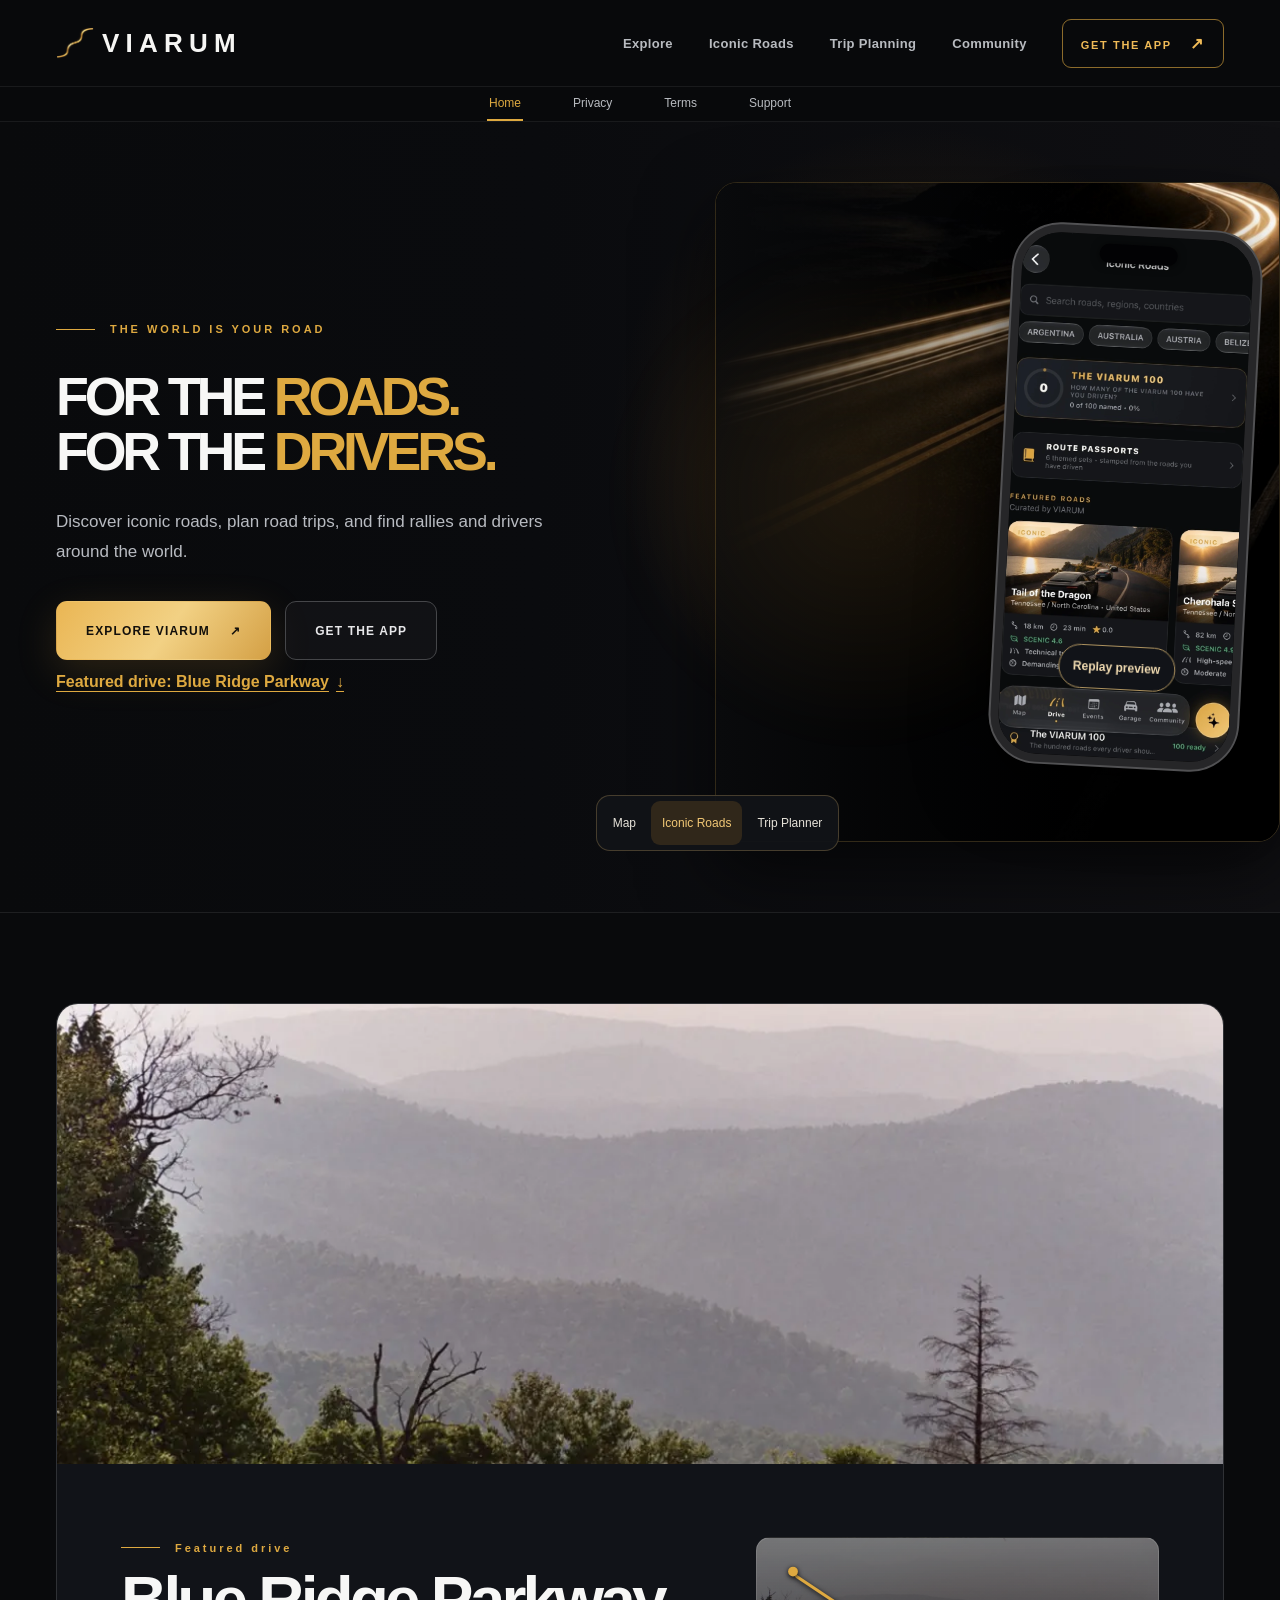
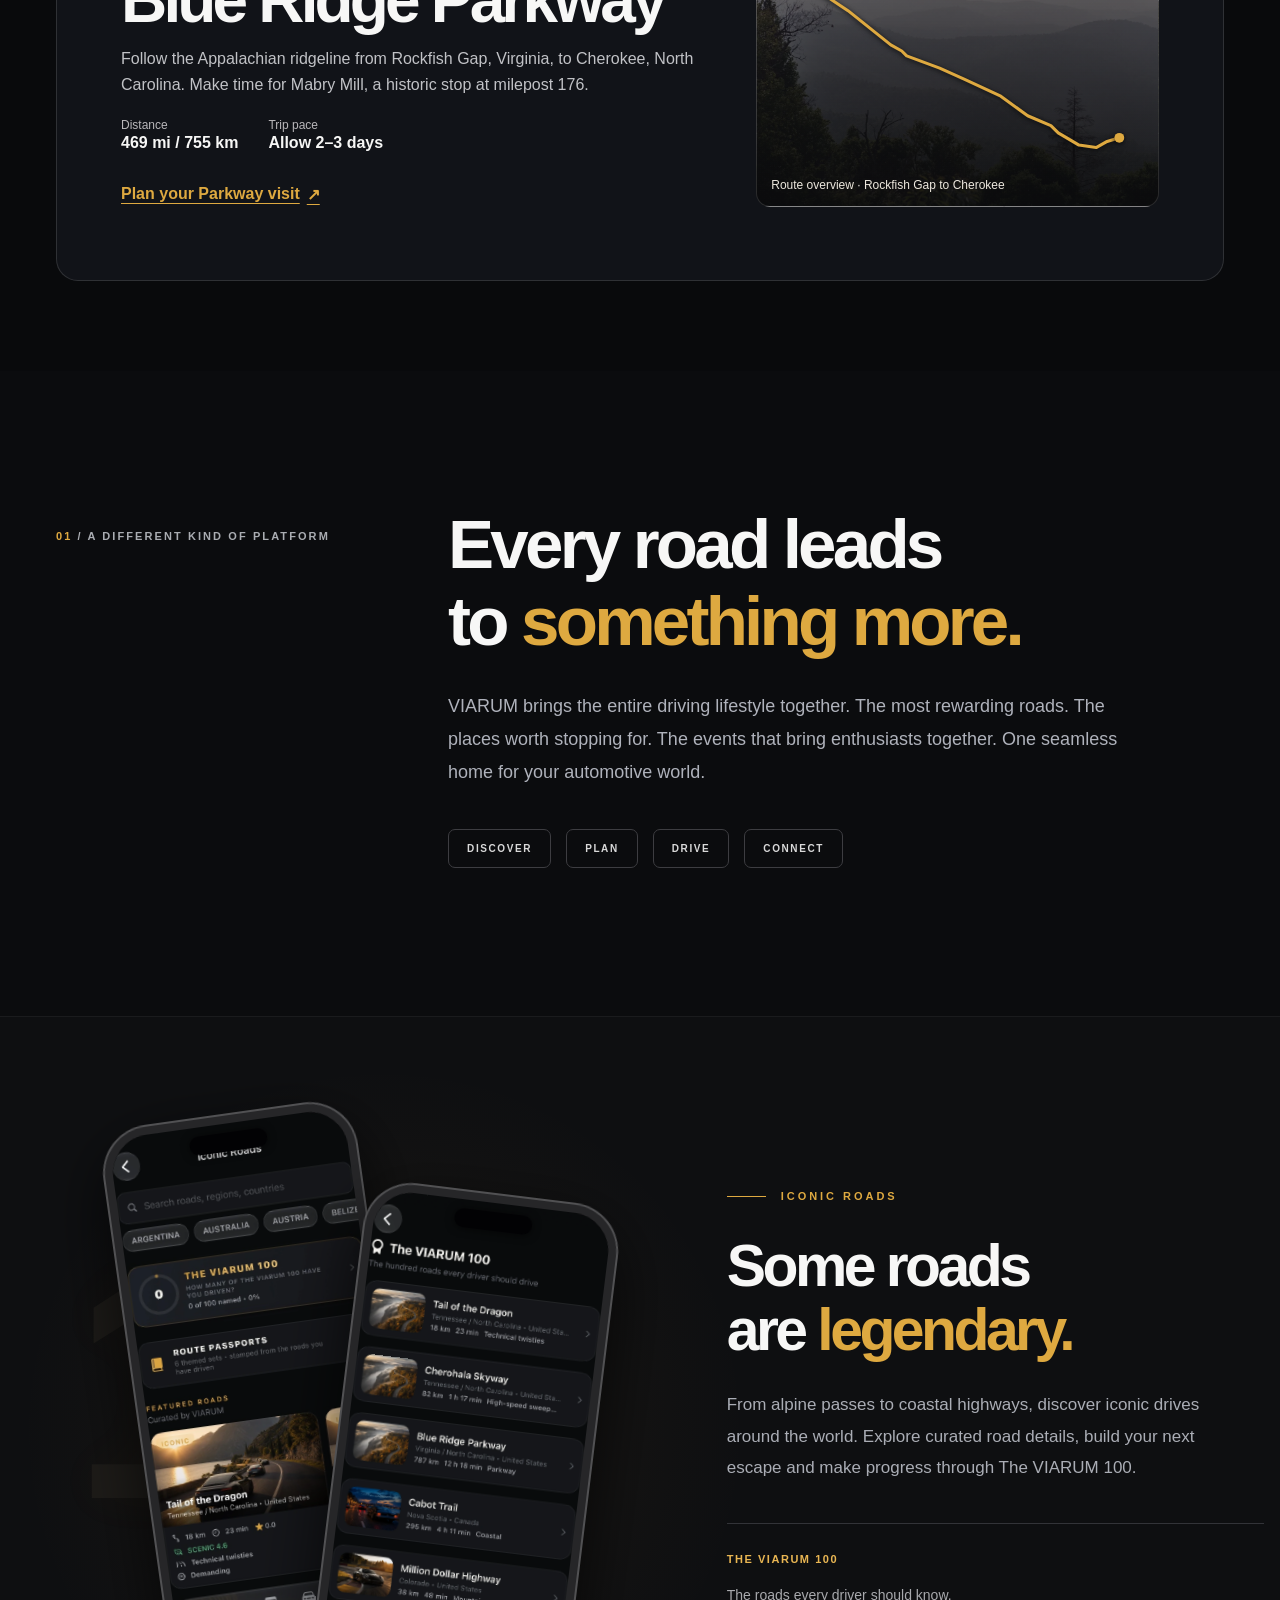
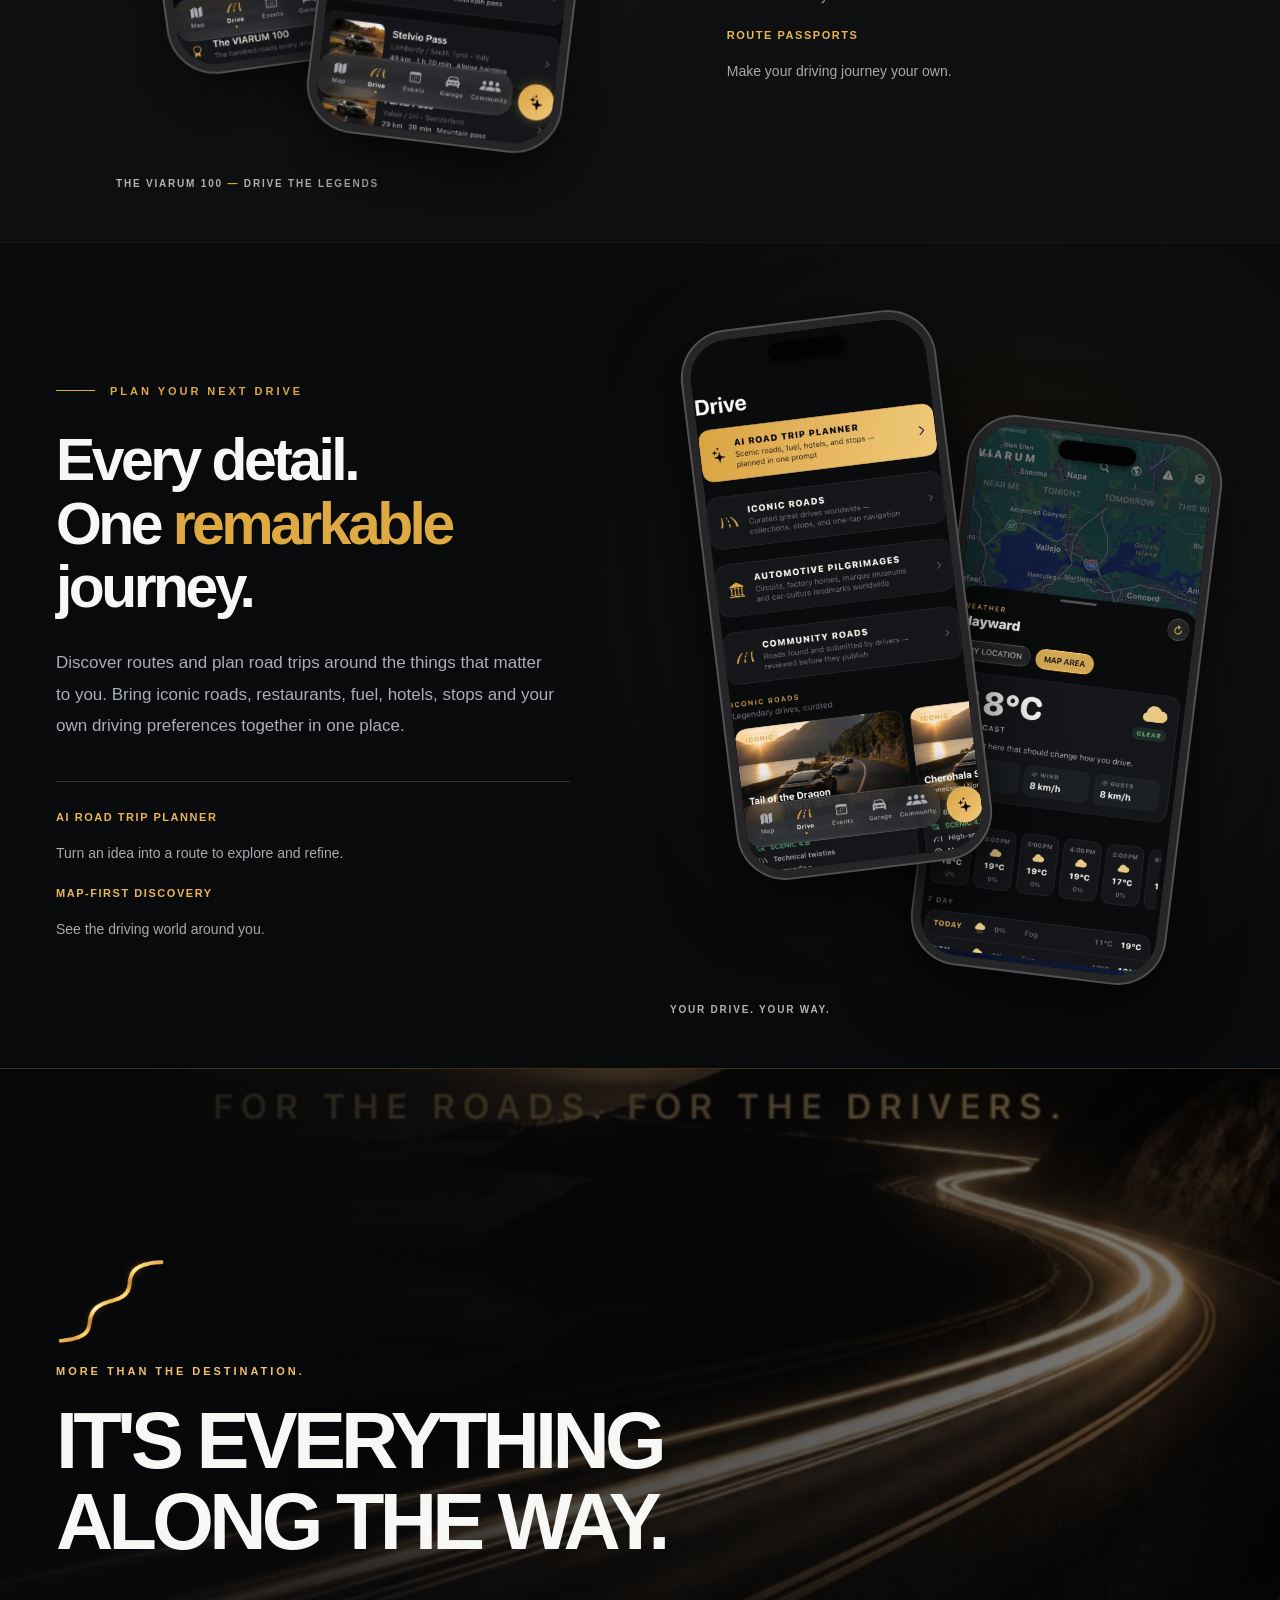
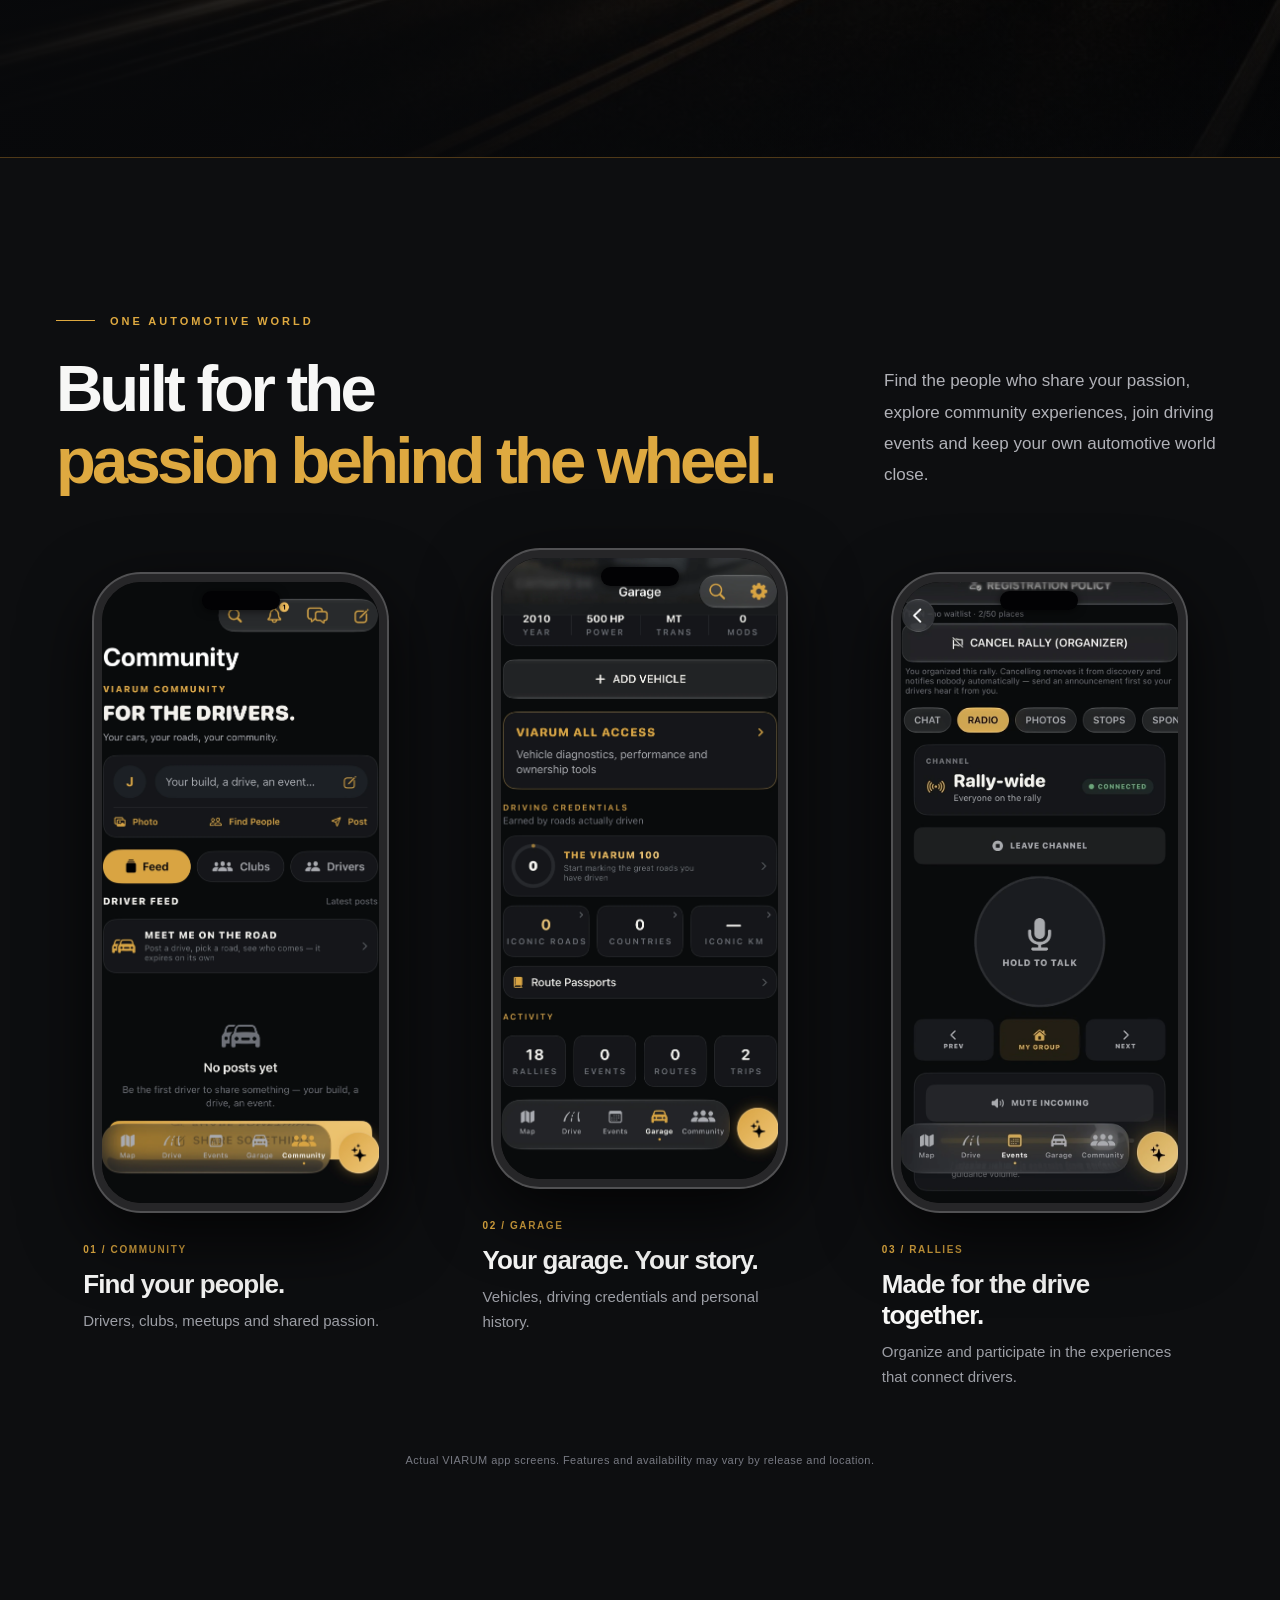
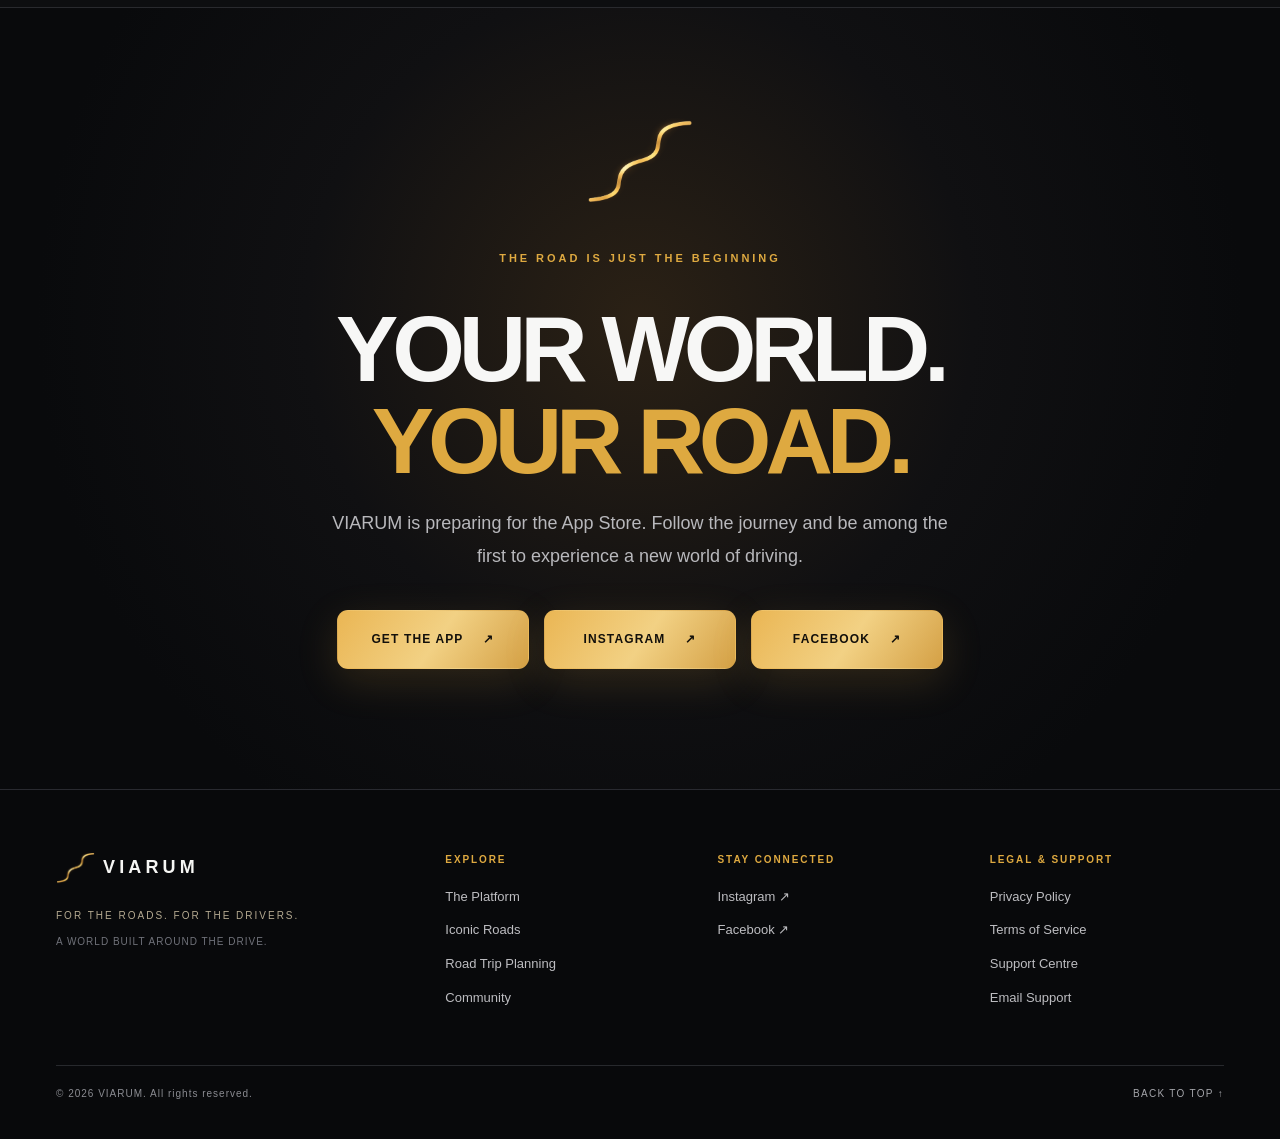
==== commit b403a8d2: "Give the featured route a mountain backdrop" ====
--- a/index.html
+++ b/index.html
@@ -8,7 +8,7 @@
   <meta name="robots" content="index,follow">
   <link rel="icon" type="image/png" href="assets/favicon.png">
   <link rel="preload" as="image" href="assets/coastal-drive.jpg">
-  <link rel="stylesheet" href="styles.css?v=featured-drive-1">
+  <link rel="stylesheet" href="styles.css?v=featured-route-2">
   <meta property="og:type" content="website">
   <meta property="og:title" content="VIARUM — For the Roads. For the Drivers.">
   <meta property="og:description" content="The world is your road. A premium driving experience for iconic roads, rallies, road trips and automotive community.">
@@ -85,10 +85,10 @@
     </section>
 
     <section class="container featured-drive" id="featured-drive" aria-labelledby="featured-drive-title">
-      <figure class="featured-drive-photo">
+      <!-- Public-domain Parkway photo by Bob Ward, FHWA photo 67901. -->
+      <div class="featured-drive-photo">
         <img src="assets/blue-ridge-parkway.webp" width="1150" height="767" loading="lazy" alt="Layers of Appalachian mountains seen from the Blue Ridge Parkway">
-        <figcaption><a href="https://fhwaapps.fhwa.dot.gov/bywaysp/photos/67901">Photo by Bob Ward</a></figcaption>
-      </figure>
+      </div>
       <div class="featured-drive-body">
         <div>
           <p class="eyebrow"><span class="gold-rule"></span> Featured drive</p>
--- a/styles.css
+++ b/styles.css
@@ -313,7 +313,6 @@
 .featured-drive{margin-block:clamp(32px,7vw,96px);border:1px solid #ffffff20;border-radius:22px;overflow:hidden;background:#111318}
 .featured-drive-photo,.featured-drive-route{margin:0;position:relative}
 .featured-drive-photo img{display:block;width:100%;height:clamp(205px,40vw,460px);object-fit:cover;object-position:center 50%}
-.featured-drive-photo figcaption{position:absolute;bottom:12px;right:12px;background:#0a0b0de8;padding:5px 9px;border-radius:5px;font-size:11px;color:#e5dfd5}
 .featured-drive-body{display:grid;grid-template-columns:minmax(0,1.45fr) minmax(0,1fr);align-items:center;gap:clamp(18px,4vw,64px);padding:clamp(20px,5vw,64px)}
 .featured-drive h2{margin:9px 0 12px;font-size:clamp(32px,5vw,64px);line-height:1.02;letter-spacing:-.06em}
 .featured-drive-body p:not(.eyebrow){color:#c1c2c6;line-height:1.65;margin:0}
@@ -321,6 +320,8 @@
 .featured-drive-facts dt,.featured-drive-route figcaption{font-size:12px;color:#b9b7ba}
 .featured-drive-facts dd{margin:2px 0 0;font-weight:700}
 .featured-drive-link{display:inline-flex;align-items:center;gap:7px;min-height:44px;color:var(--gold);font-weight:650;text-decoration:underline;text-underline-offset:4px}
-.featured-drive-route{padding:14px;border:1px solid #ffffff20;border-radius:14px;background:#0c0e11;color:var(--gold)}
+.featured-drive-route{padding:14px;border:1px solid #ffffff20;border-radius:14px;color:var(--gold);background:linear-gradient(180deg,#10141991,#0a0b0dea),url("assets/blue-ridge-parkway.webp") center 56% / cover #0c0e11}
+.featured-drive-route polyline,.featured-drive-route circle{filter:drop-shadow(0 1px 2px #08090b)}
+.featured-drive-route figcaption{color:#ede8de}
 .featured-drive-route svg{display:block;width:100%;height:auto}
 @media(max-width:640px){.featured-drive-body{grid-template-columns:minmax(0,1fr)}}
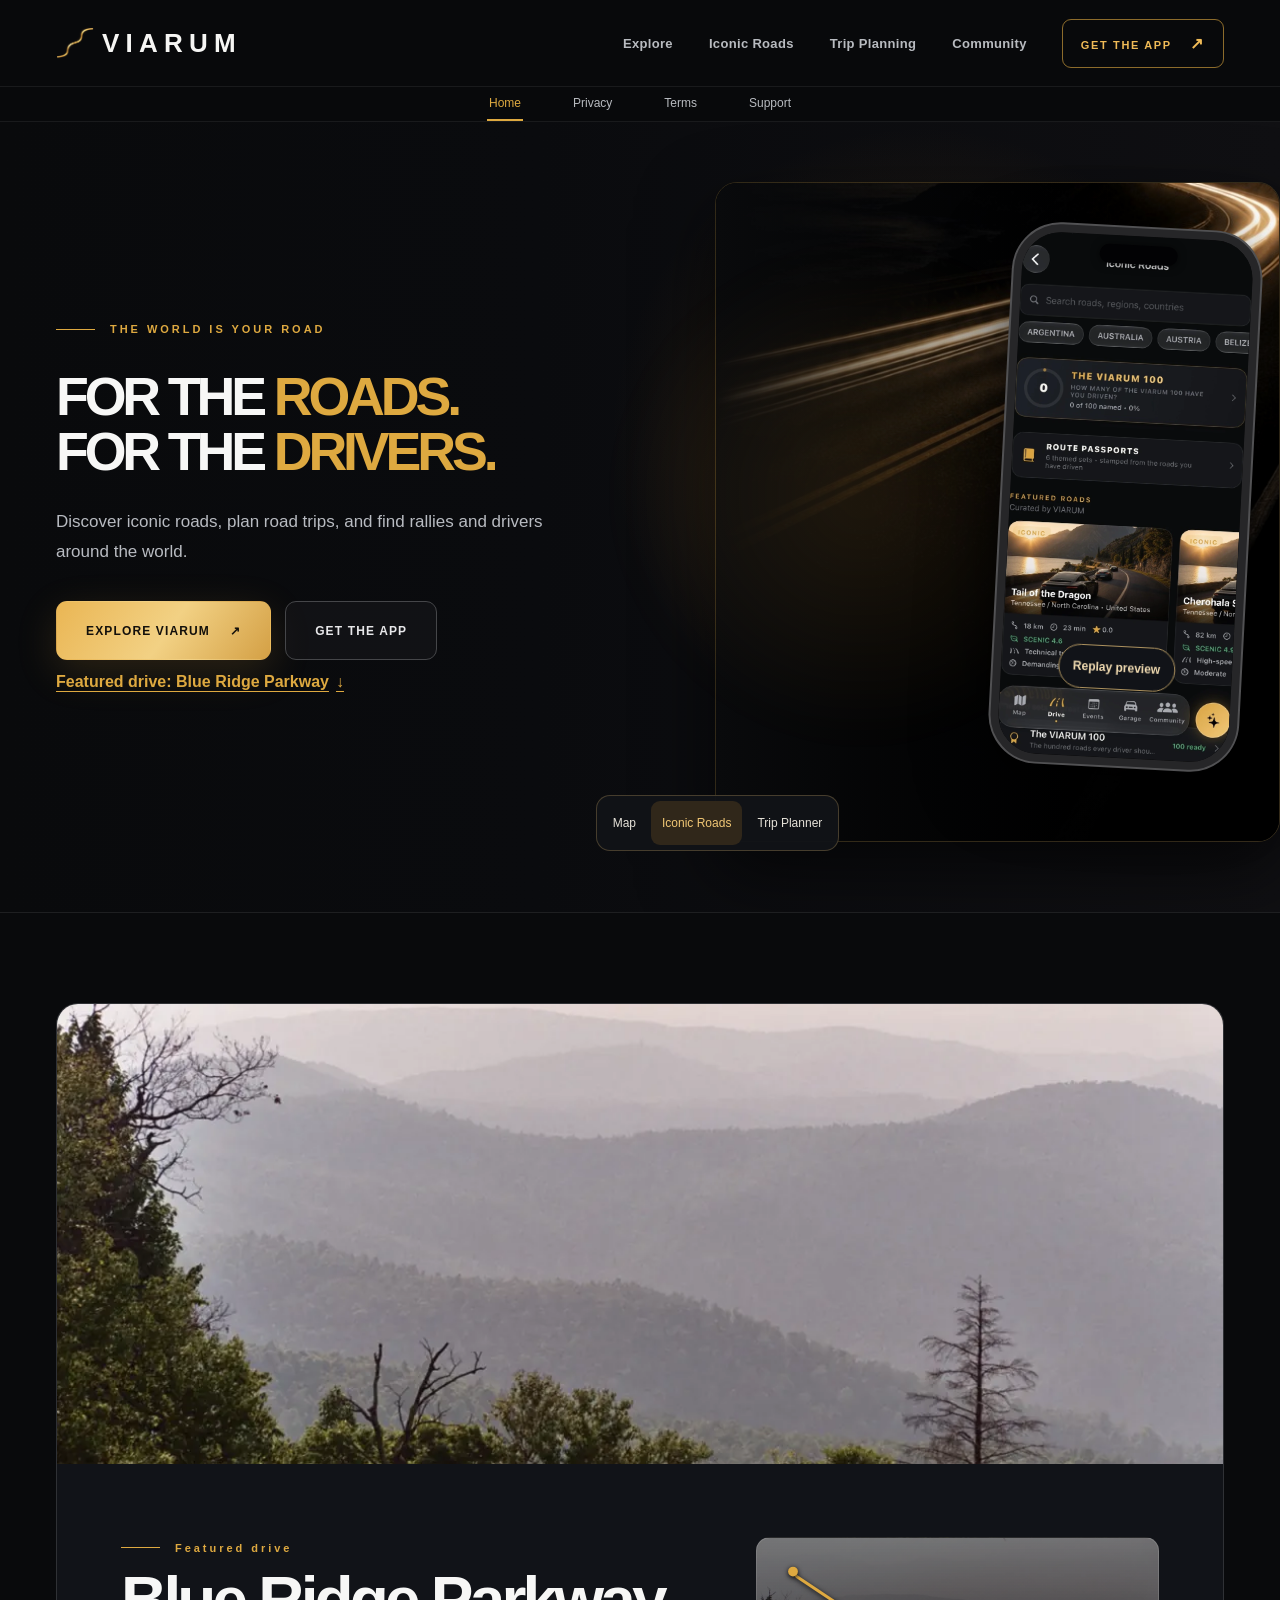
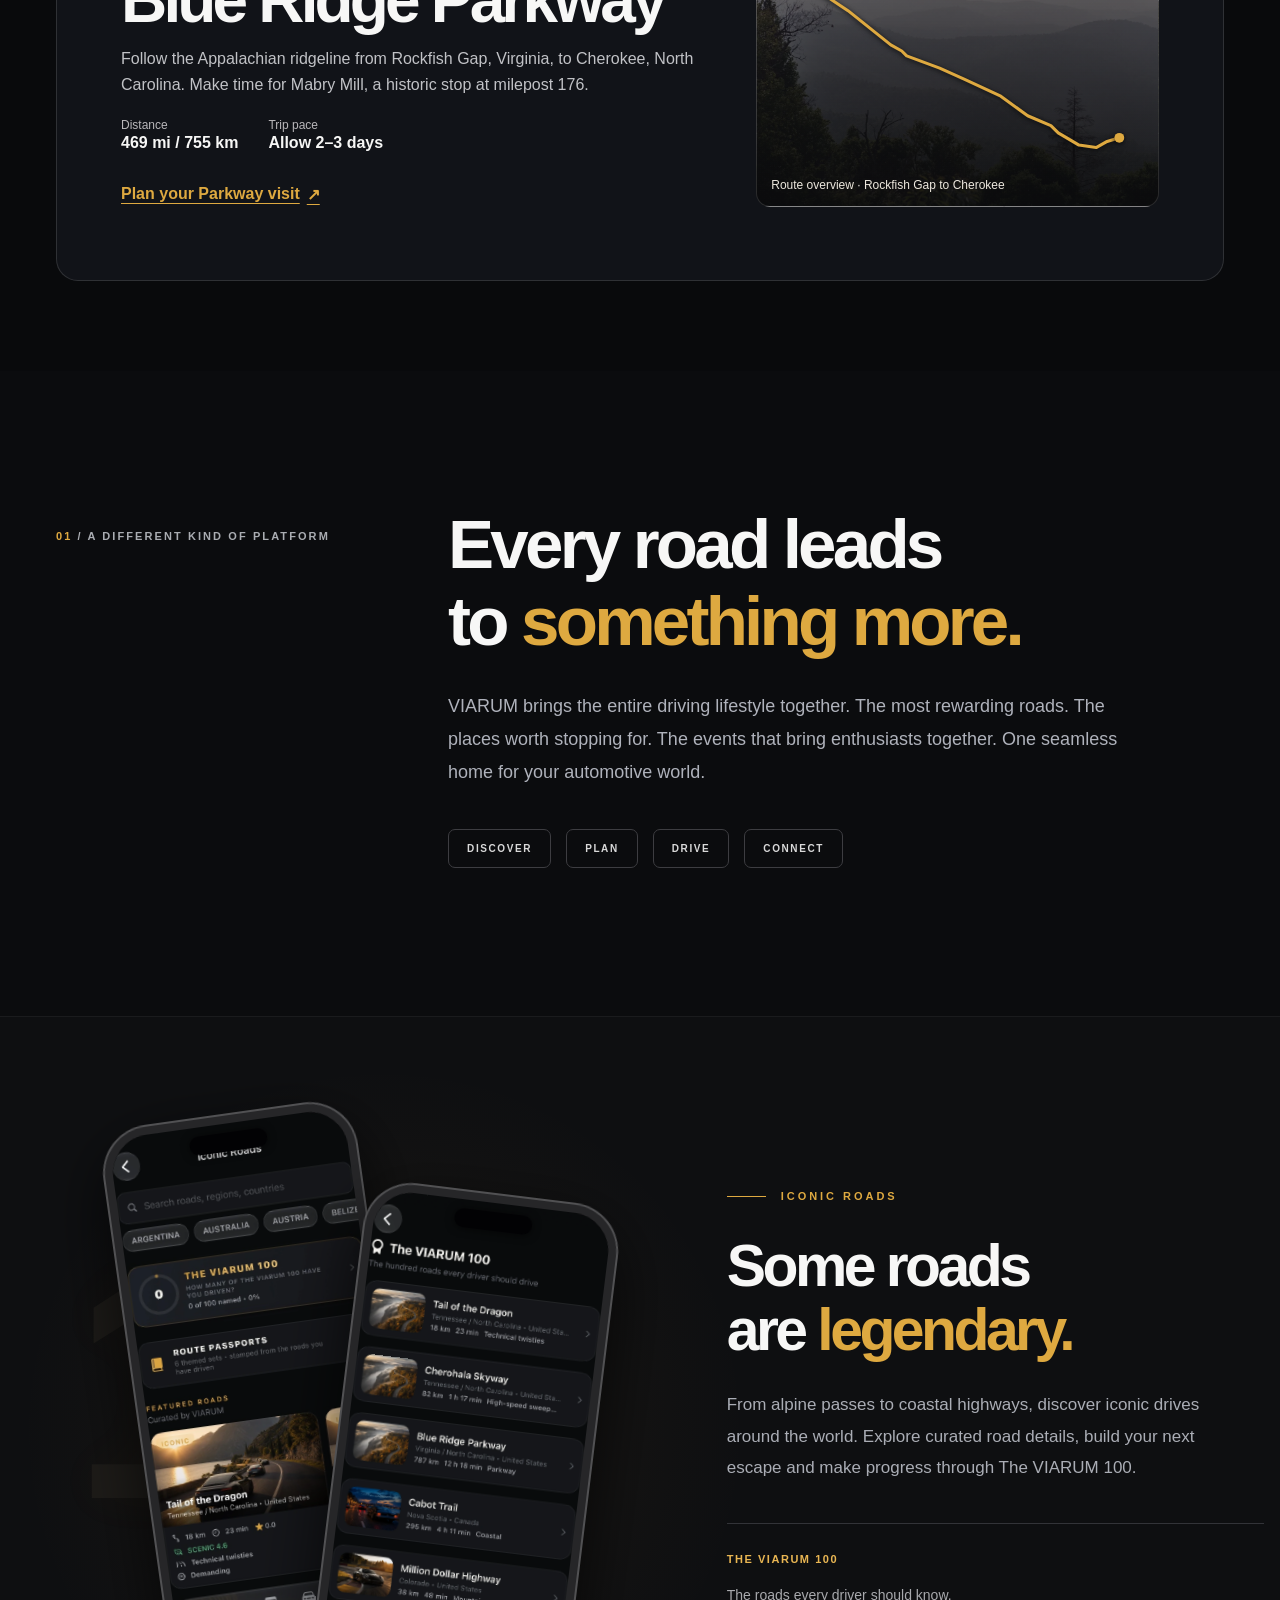
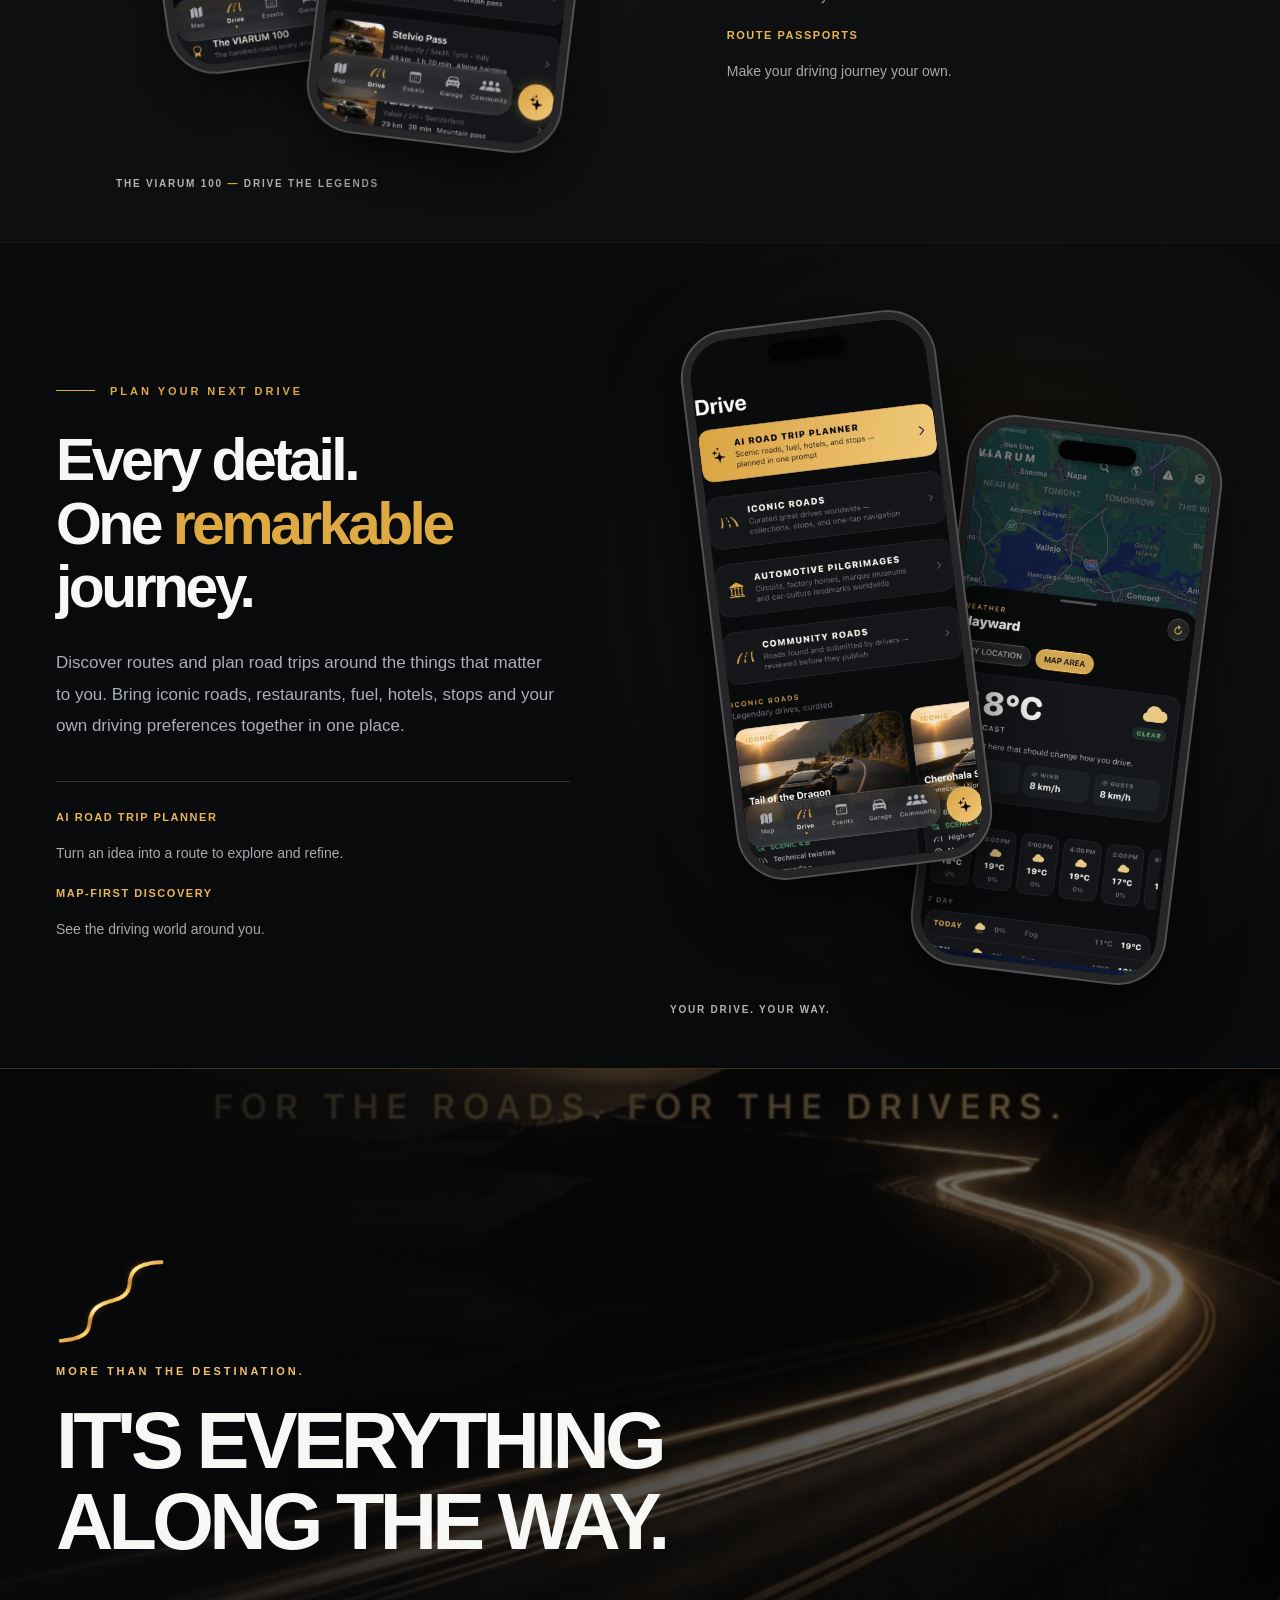
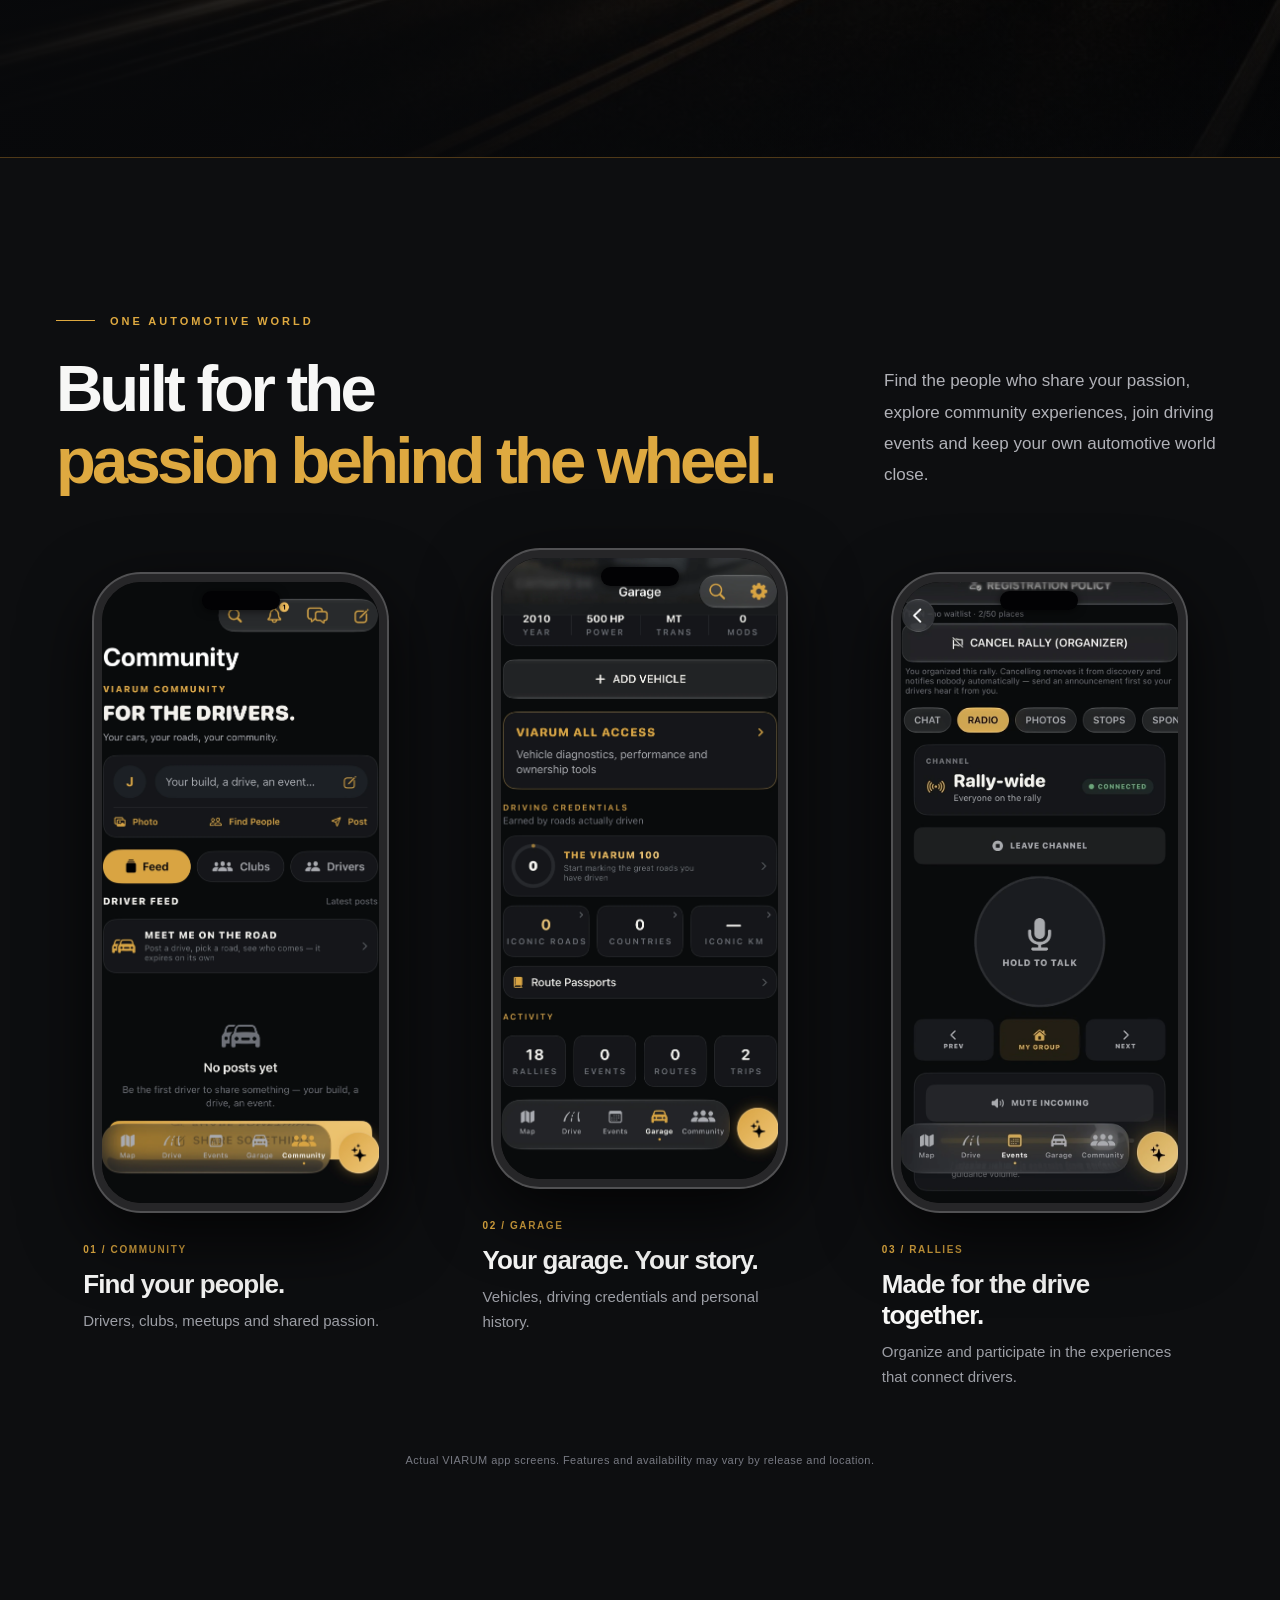
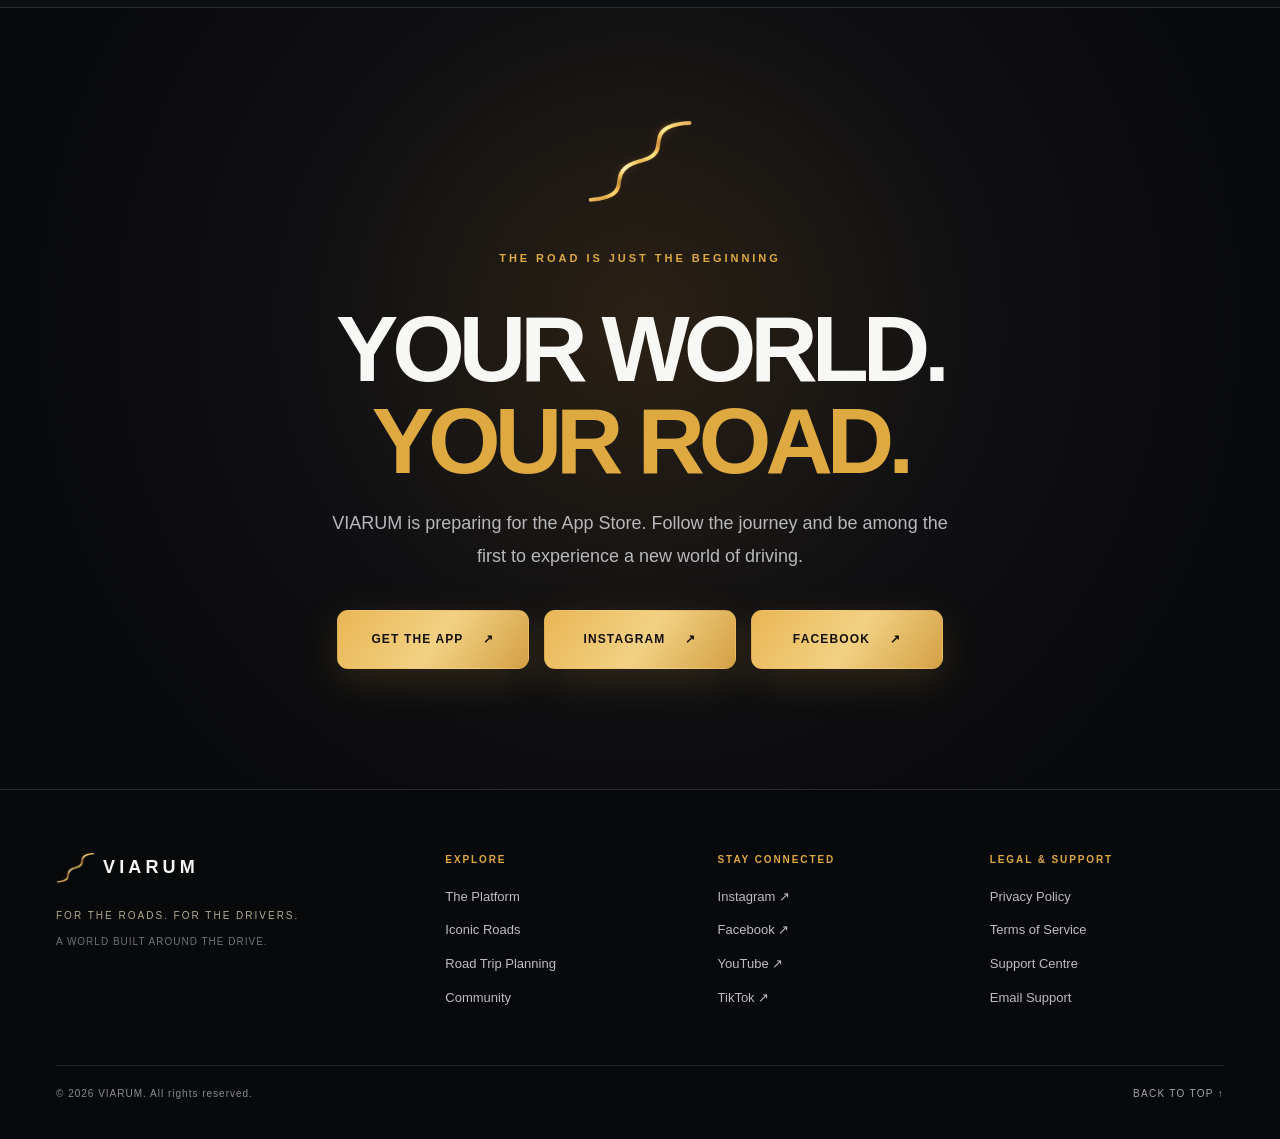
==== commit 121e7c9d: "Add VIARUM YouTube and TikTok profile links" ====
--- a/index.html
+++ b/index.html
@@ -33,7 +33,7 @@
         <a href="#community">Community</a>
       </nav>
       <div class="nav-end">
-        <a class="nav-cta" href="#download" data-viarum-store-link>GET THE APP <span aria-hidden="true">↗</span></a>
+        <a class="nav-cta" href="coming-soon.html" data-viarum-store-link>GET THE APP <span aria-hidden="true">↗</span></a>
         <button type="button" class="menu-toggle" aria-label="Open navigation" aria-controls="mobile-nav" aria-expanded="false"><span></span><span></span></button>
       </div>
     </div>
@@ -42,7 +42,7 @@
       <a href="#roads">Iconic Roads</a>
       <a href="#planner">Trip Planning</a>
       <a href="#community">Community</a>
-      <a href="#download" data-viarum-store-link>Get the App</a>
+      <a href="coming-soon.html" data-viarum-store-link>Get the App</a>
     </nav>
     <nav class="site-tabs" aria-label="Site pages">
       <a href="/" aria-current="page">Home</a>
@@ -62,7 +62,7 @@
           <p class="hero-description">Discover iconic roads, plan road trips, and find rallies and drivers around the world.</p>
           <div class="hero-actions">
             <a class="button button-gold" href="#explore">EXPLORE VIARUM <span aria-hidden="true">↗</span></a>
-            <a class="button button-outline" href="#download" data-viarum-store-link>GET THE APP</a>
+            <a class="button button-outline" href="coming-soon.html" data-viarum-store-link>GET THE APP</a>
           </div>
           <a class="featured-drive-link" href="#featured-drive">Featured drive: Blue Ridge Parkway <span aria-hidden="true">↓</span></a>
         </div>
@@ -194,7 +194,7 @@
         <p class="eyebrow">THE ROAD IS JUST THE BEGINNING</p>
         <h2>YOUR WORLD.<br><em>YOUR ROAD.</em></h2>
         <p id="viarum-app-store-status" aria-live="polite">VIARUM is preparing for the App Store. Follow the journey and be among the first to experience a new world of driving.</p>
-        <div class="closing-actions"><a class="button button-gold" href="#download" data-viarum-store-link>GET THE APP <span aria-hidden="true">↗</span></a><a class="button button-gold" href="https://www.instagram.com/viarumapp/" target="_blank" rel="noopener noreferrer">INSTAGRAM <span aria-hidden="true">↗</span></a><a class="button button-gold" href="https://www.facebook.com/1287284864467090/">FACEBOOK <span aria-hidden="true">↗</span></a></div>
+        <div class="closing-actions"><a class="button button-gold" href="coming-soon.html" data-viarum-store-link>GET THE APP <span aria-hidden="true">↗</span></a><a class="button button-gold" href="https://www.instagram.com/viarumapp/" target="_blank" rel="noopener noreferrer">INSTAGRAM <span aria-hidden="true">↗</span></a><a class="button button-gold" href="https://www.facebook.com/1287284864467090/">FACEBOOK <span aria-hidden="true">↗</span></a></div>
       </div>
     </section>
   </main>
@@ -203,7 +203,12 @@
  <div class="container footer-inner footer-luxe">
   <div class="footer-identity"><a class="footer-brand" href="index.html" aria-label="VIARUM home"><img src="assets/viarum-mark-repaired.webp" alt="" width="40" height="35"><span>VIARUM</span></a><p>FOR THE ROADS. FOR THE DRIVERS.</p><span class="footer-tagline">A WORLD BUILT AROUND THE DRIVE.</span></div>
   <div class="footer-group"><p class="footer-heading">EXPLORE</p><nav aria-label="Explore"><a href="index.html#explore">The Platform</a><a href="index.html#roads">Iconic Roads</a><a href="index.html#planner">Road Trip Planning</a><a href="index.html#community">Community</a></nav></div>
-  <div class="footer-group"><p class="footer-heading">STAY CONNECTED</p><nav aria-label="Social media"><a href="https://www.instagram.com/viarumapp/" target="_blank" rel="noopener noreferrer">Instagram ↗</a><a href="https://www.facebook.com/1287284864467090/">Facebook ↗</a></nav></div>
+  <div class="footer-group"><p class="footer-heading">STAY CONNECTED</p><nav aria-label="Social media">
+    <a href="https://www.instagram.com/viarumapp/" target="_blank" rel="noopener noreferrer">Instagram ↗</a>
+    <a href="https://www.facebook.com/1287284864467090/">Facebook ↗</a>
+    <a href="https://www.youtube.com/@viarumapp" target="_blank" rel="noopener noreferrer">YouTube <span aria-hidden="true">↗</span></a>
+    <a href="https://www.tiktok.com/@viarumapp" target="_blank" rel="noopener noreferrer">TikTok <span aria-hidden="true">↗</span></a>
+  </nav></div>
   <div class="footer-group"><p class="footer-heading">LEGAL & SUPPORT</p><nav aria-label="Legal and support"><a href="https://viarumapp.github.io/viarum/privacy.html">Privacy Policy</a><a href="https://viarumapp.github.io/viarum/terms.html">Terms of Service</a><a href="https://viarumapp.github.io/viarum/support.html">Support Centre</a><a href="mailto:viarumsupport@gmail.com">Email Support</a></nav></div>
  </div>
  <div class="container footer-base"><span>© 2026 VIARUM. All rights reserved.</span><a href="#top">BACK TO TOP ↑</a></div>
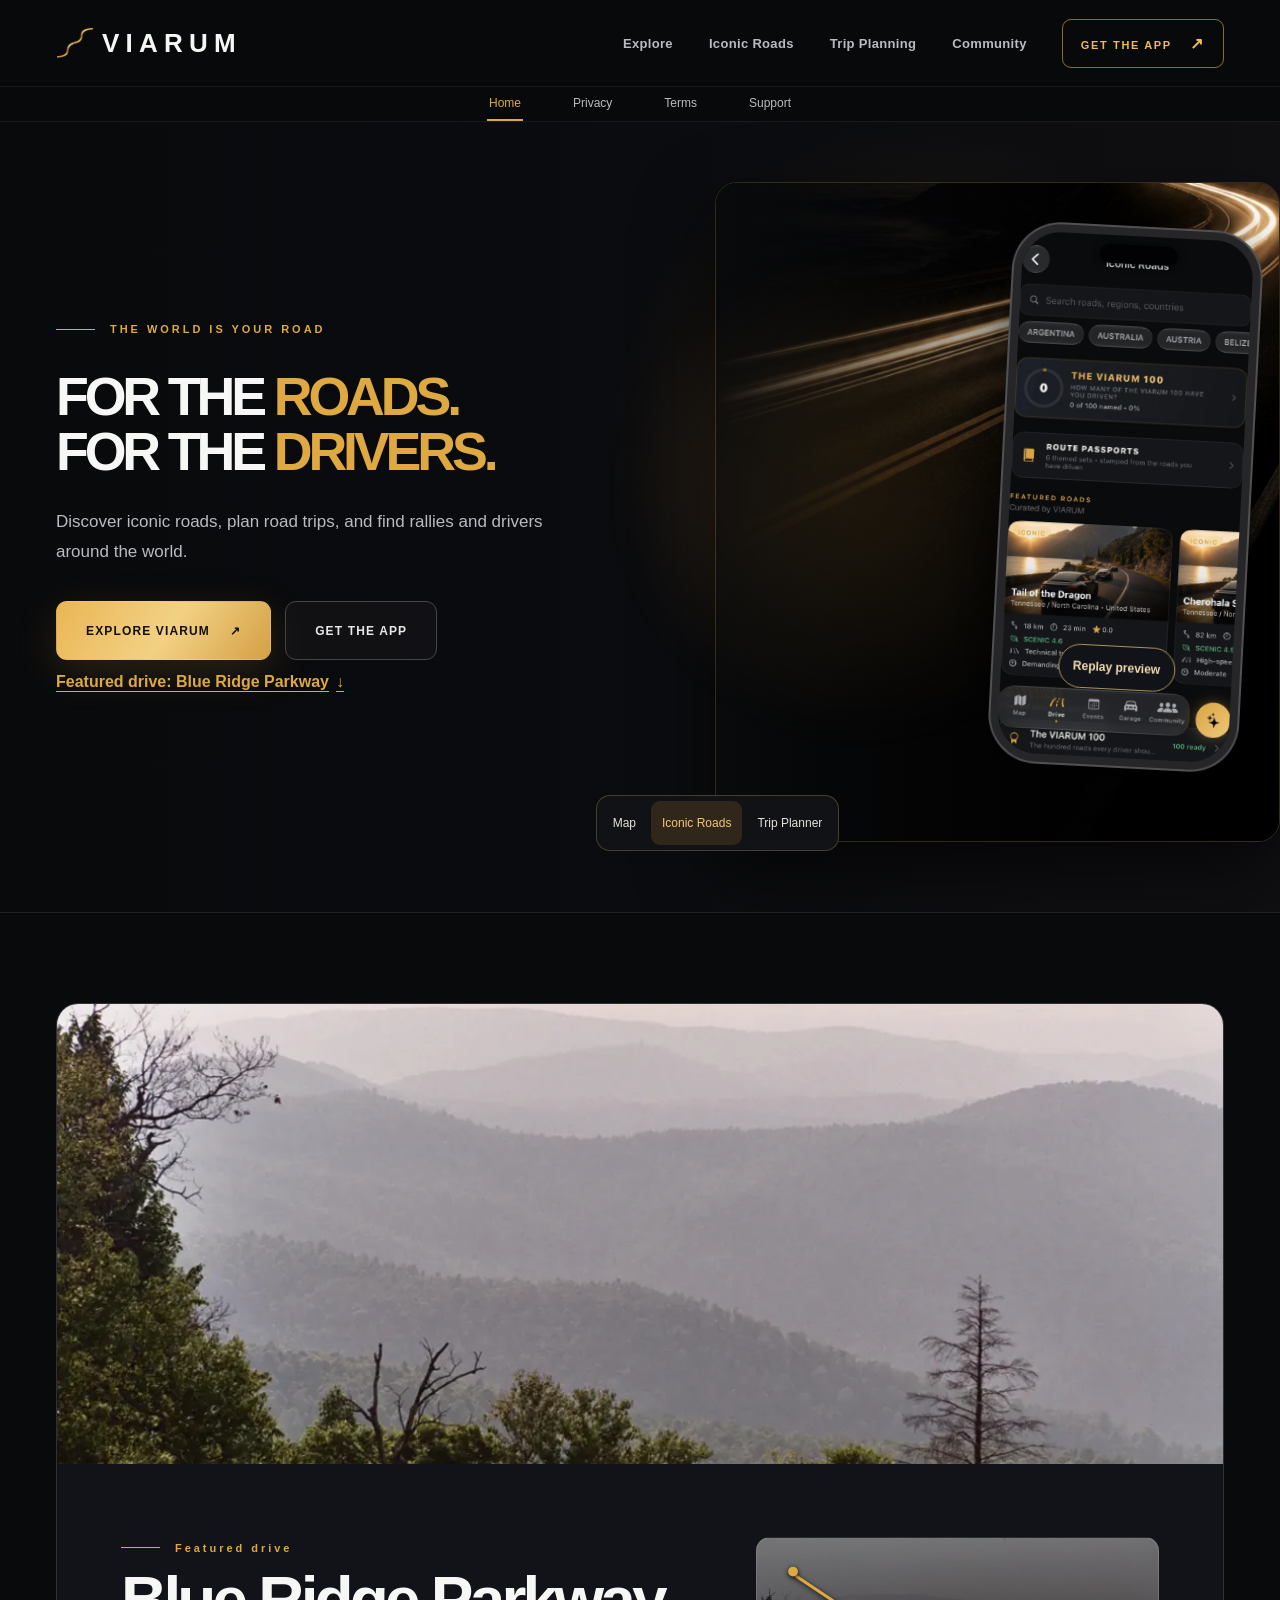
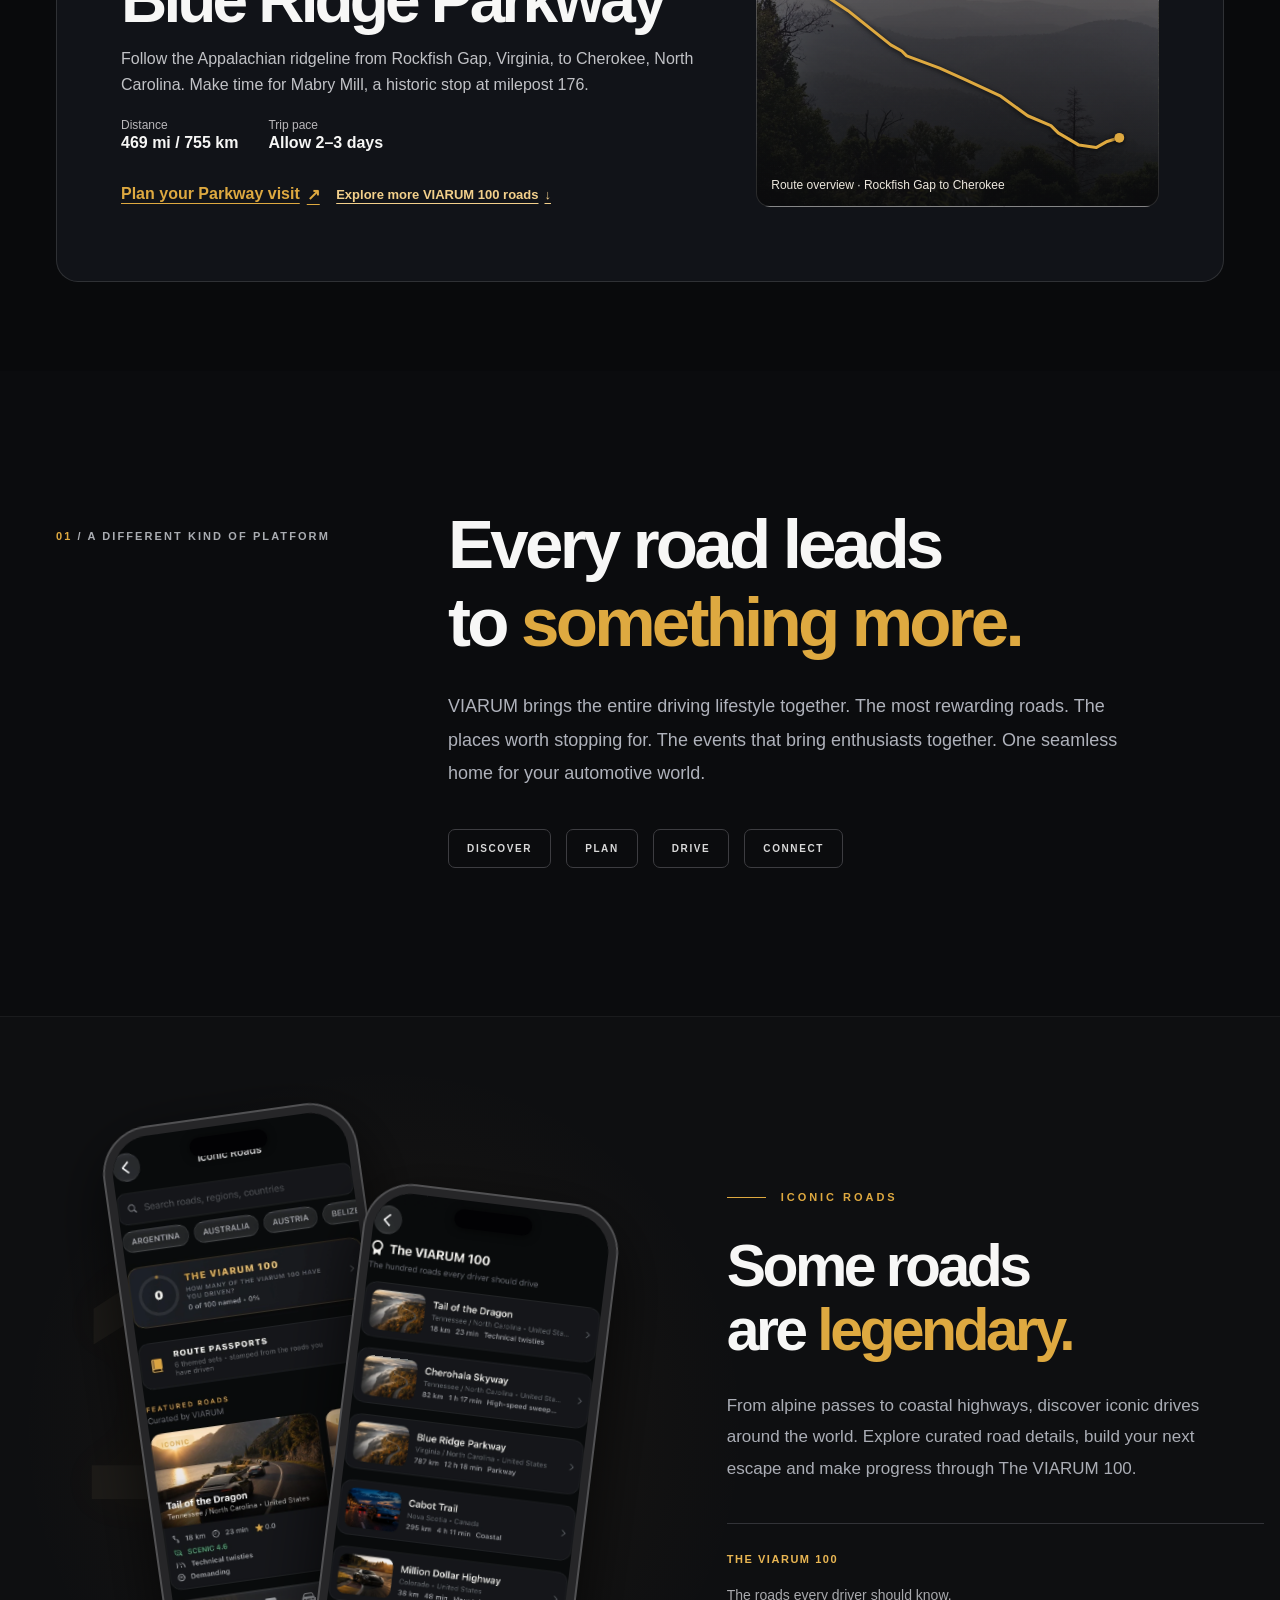
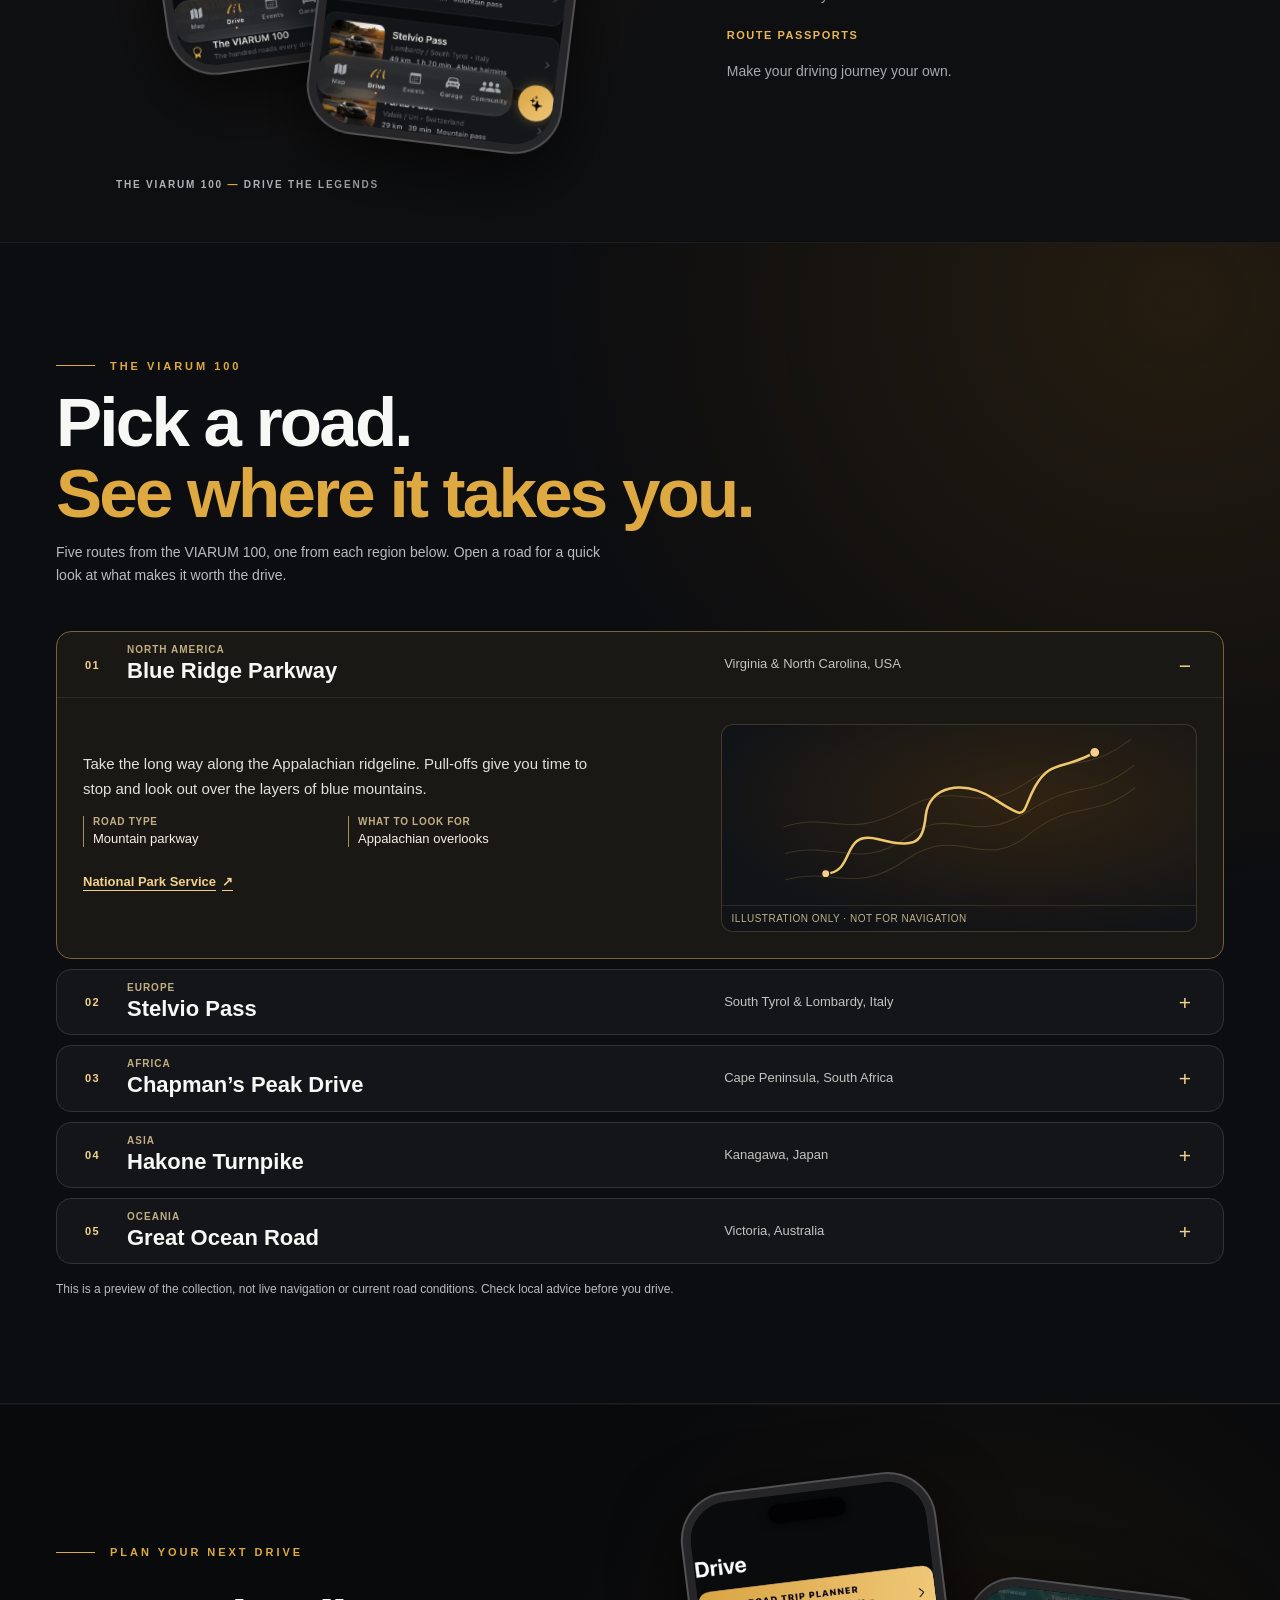
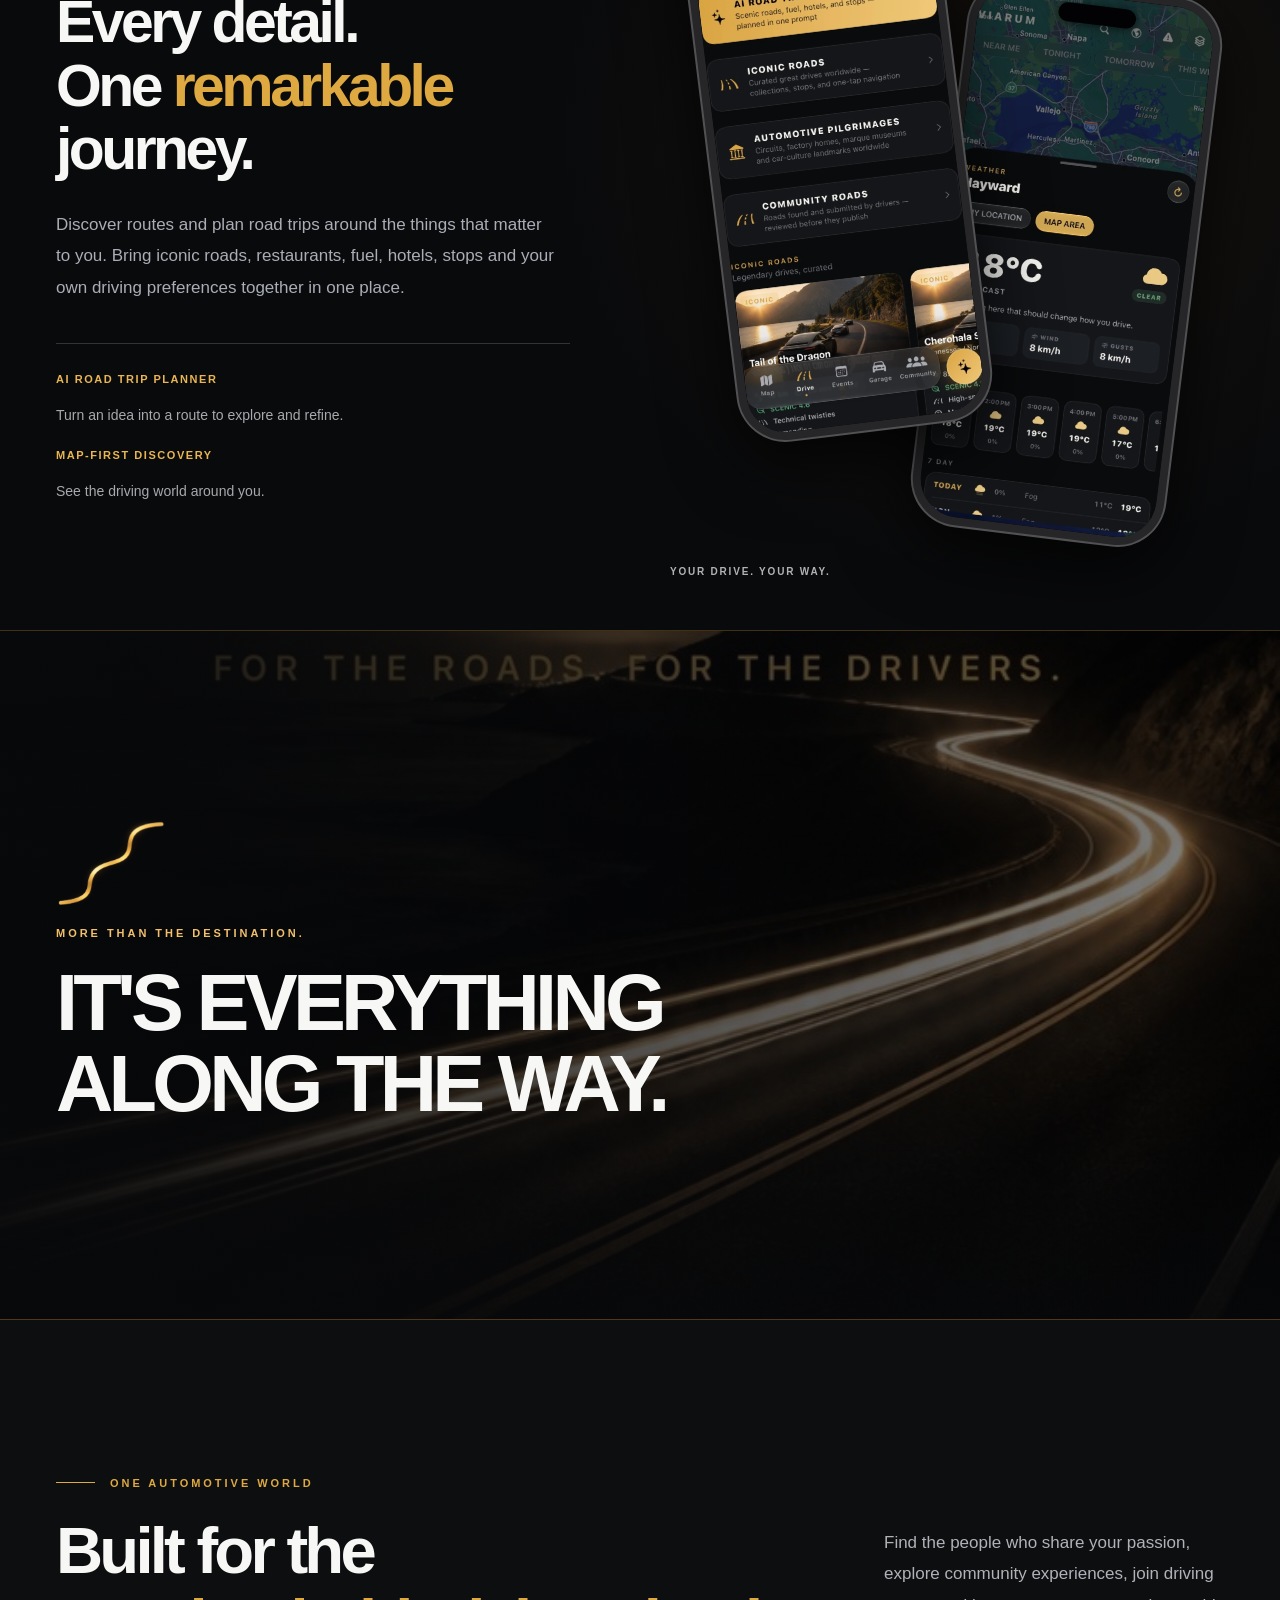
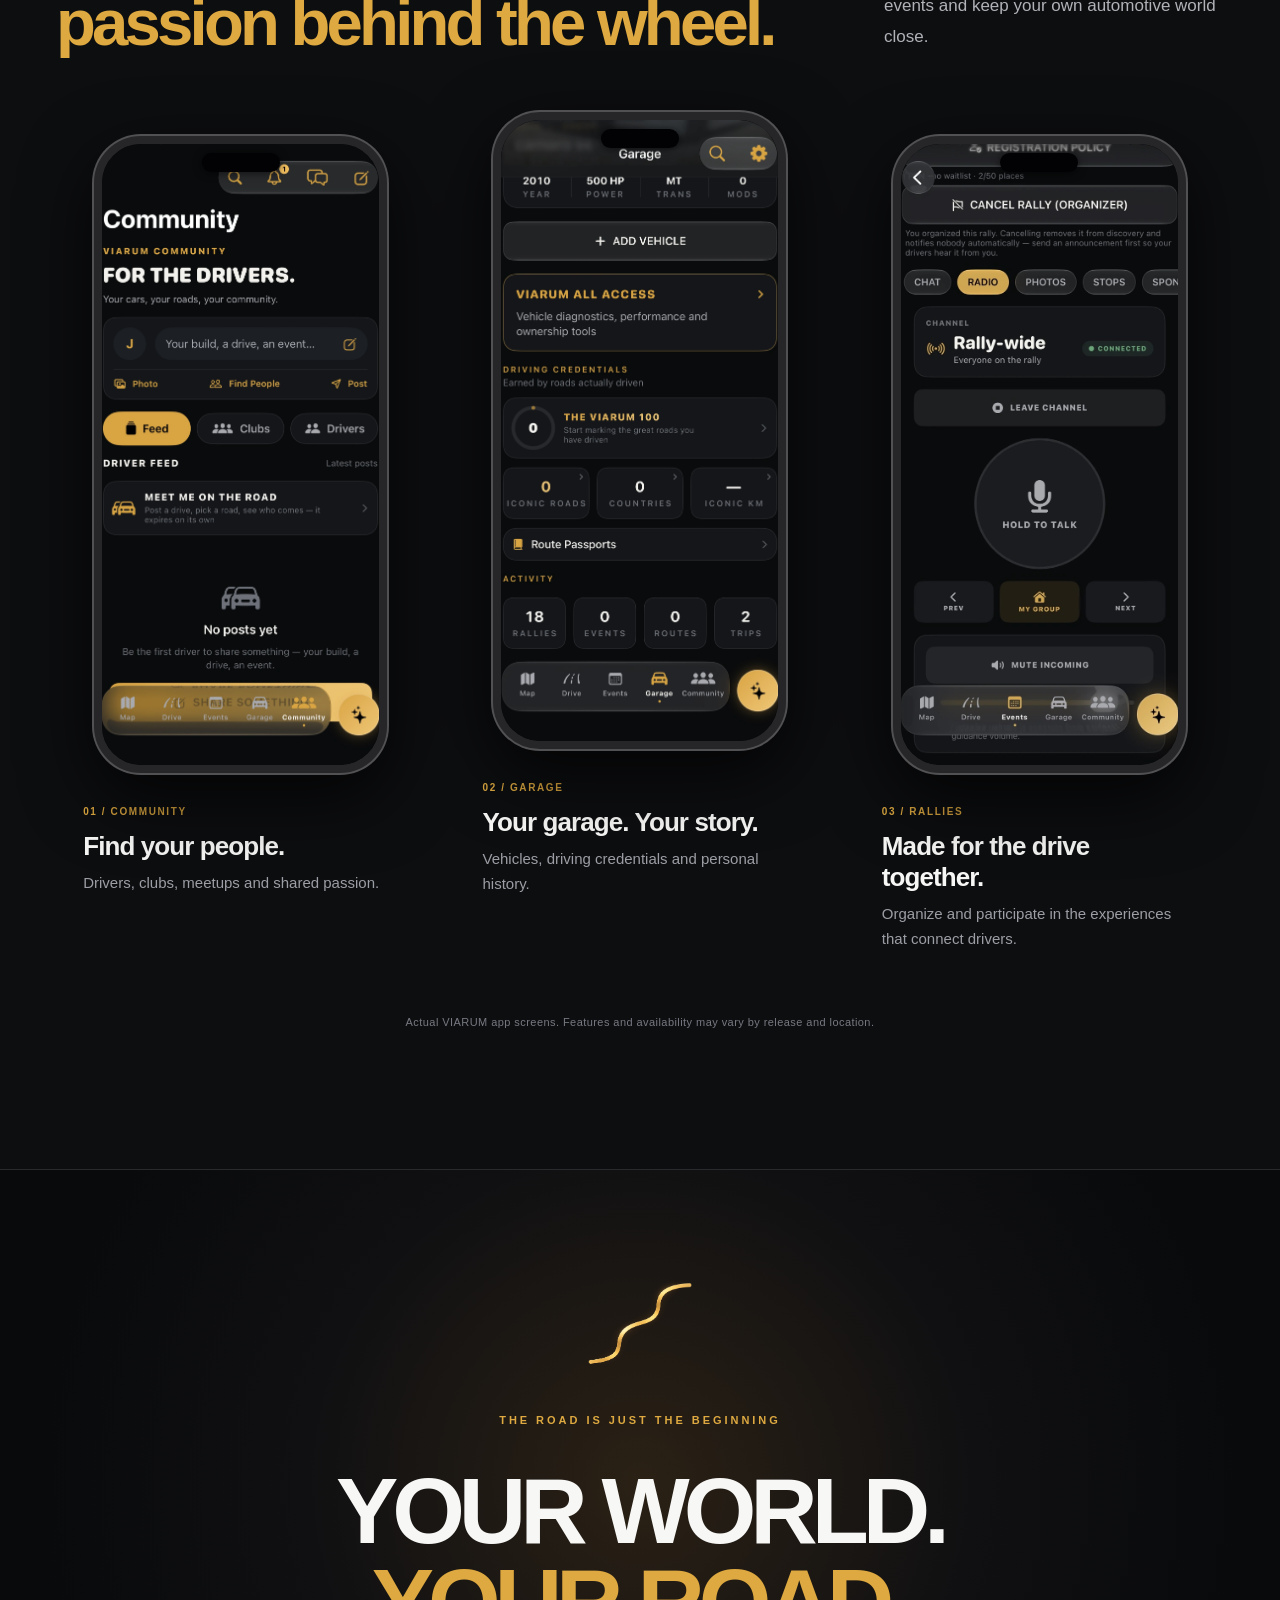
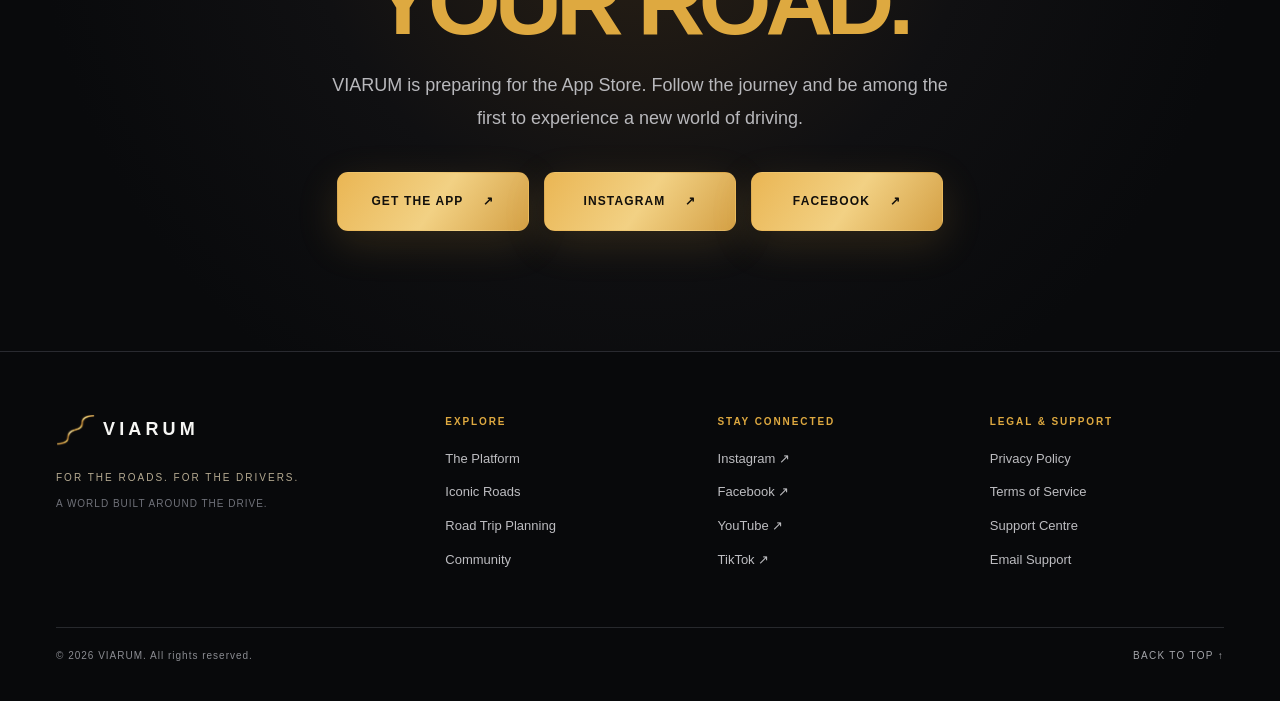
==== commit 2855421a: "Add interactive VIARUM 100 road explorer" ====
--- a/index.html
+++ b/index.html
@@ -8,7 +8,7 @@
   <meta name="robots" content="index,follow">
   <link rel="icon" type="image/png" href="assets/favicon.png">
   <link rel="preload" as="image" href="assets/coastal-drive.jpg">
-  <link rel="stylesheet" href="styles.css?v=featured-route-2">
+  <link rel="stylesheet" href="styles.css?v=road-atlas-1">
   <meta property="og:type" content="website">
   <meta property="og:title" content="VIARUM — For the Roads. For the Drivers.">
   <meta property="og:description" content="The world is your road. A premium driving experience for iconic roads, rallies, road trips and automotive community.">
@@ -99,6 +99,7 @@
             <div><dt>Trip pace</dt><dd>Allow 2–3 days</dd></div>
           </dl>
           <a class="featured-drive-link" href="https://www.nps.gov/blri/planyourvisit/index.htm">Plan your Parkway visit <span aria-hidden="true">↗</span></a>
+          <a class="road-atlas-jump" href="#viarum-100">Explore more VIARUM 100 roads <span aria-hidden="true">↓</span></a>
         </div>
         <figure class="featured-drive-route">
           <svg viewBox="0 0 305 185" aria-hidden="true">
@@ -136,6 +137,139 @@
           <p>From alpine passes to coastal highways, discover iconic drives around the world. Explore curated road details, build your next escape and make progress through The VIARUM 100.</p>
           <div class="feature-details"><div><strong>THE VIARUM 100</strong><span>The roads every driver should know.</span></div><div><strong>ROUTE PASSPORTS</strong><span>Make your driving journey your own.</span></div></div>
         </div>
+      </div>
+    </section>
+
+    <section class="road-atlas" id="viarum-100" aria-labelledby="road-atlas-title">
+      <div class="container">
+        <div class="road-atlas-heading">
+          <p class="eyebrow"><span class="gold-rule"></span> THE VIARUM 100</p>
+          <h2 id="road-atlas-title">Pick a road.<br><em>See where it takes you.</em></h2>
+          <p>Five routes from the VIARUM 100, one from each region below. Open a road for a quick look at what makes it worth the drive.</p>
+        </div>
+        <div class="road-atlas-list">
+          <details class="road-atlas-card" name="viarum-road-atlas" data-road="blue-ridge-parkway" open>
+            <summary>
+              <span class="road-atlas-index" aria-hidden="true">01</span>
+              <span class="road-atlas-title"><span class="road-atlas-region">North America</span><span class="road-atlas-name">Blue Ridge Parkway</span></span>
+              <span class="road-atlas-location">Virginia &amp; North Carolina, USA</span>
+              <span class="road-atlas-toggle" aria-hidden="true"></span>
+            </summary>
+            <div class="road-atlas-panel">
+              <div class="road-atlas-copy">
+                <p>Take the long way along the Appalachian ridgeline. Pull-offs give you time to stop and look out over the layers of blue mountains.</p>
+                <dl class="road-atlas-facts"><div><dt>Road type</dt><dd>Mountain parkway</dd></div><div><dt>What to look for</dt><dd>Appalachian overlooks</dd></div></dl>
+                <a class="road-atlas-source" href="https://www.nps.gov/blri/planyourvisit/index.htm">National Park Service <span aria-hidden="true">↗</span></a>
+              </div>
+              <figure class="road-atlas-art">
+                <svg viewBox="0 0 320 178" fill="none" aria-hidden="true" focusable="false">
+                  <path class="road-atlas-contour" d="M-12 153 C39 140 56 169 108 133 S183 146 228 109 S292 95 334 62 M-12 127 C37 114 62 145 108 111 S171 121 227 86 S285 76 333 40 M-14 101 C34 85 49 115 106 83 S175 92 225 58 S281 51 330 14" />
+                  <path class="road-atlas-trace" d="M28 147 C58 146 42 103 80 113 S124 116 127 89 S162 52 196 74 S220 88 235 61 S263 45 294 27" />
+                  <circle class="road-atlas-pin" cx="28" cy="147" r="4"/>
+                  <circle class="road-atlas-pin" cx="294" cy="27" r="5"/>
+                </svg>
+                <figcaption>Illustration only · not for navigation</figcaption>
+              </figure>
+            </div>
+          </details>
+          <details class="road-atlas-card" name="viarum-road-atlas" data-road="stelvio-pass">
+            <summary>
+              <span class="road-atlas-index" aria-hidden="true">02</span>
+              <span class="road-atlas-title"><span class="road-atlas-region">Europe</span><span class="road-atlas-name">Stelvio Pass</span></span>
+              <span class="road-atlas-location">South Tyrol &amp; Lombardy, Italy</span>
+              <span class="road-atlas-toggle" aria-hidden="true"></span>
+            </summary>
+            <div class="road-atlas-panel">
+              <div class="road-atlas-copy">
+                <p>A high pass between Lombardy and South Tyrol, with a stack of switchbacks on the South Tyrol side. Check seasonal restrictions before heading up.</p>
+                <dl class="road-atlas-facts"><div><dt>Road type</dt><dd>Alpine pass</dd></div><div><dt>What to look for</dt><dd>High mountain switchbacks</dd></div></dl>
+                <a class="road-atlas-source" href="https://www.suedtirol.info/en/en/information/mobility/mountain-passes-in-south-tyrol">South Tyrol travel information <span aria-hidden="true">↗</span></a>
+              </div>
+              <figure class="road-atlas-art">
+                <svg viewBox="0 0 320 178" fill="none" aria-hidden="true" focusable="false">
+                  <path class="road-atlas-contour" d="M-12 153 C39 140 56 169 108 133 S183 146 228 109 S292 95 334 62 M-12 127 C37 114 62 145 108 111 S171 121 227 86 S285 76 333 40 M-14 101 C34 85 49 115 106 83 S175 92 225 58 S281 51 330 14" />
+                  <path class="road-atlas-trace" d="M25 151 C58 155 85 155 115 142 Q131 135 115 126 L84 114 Q76 107 89 102 L165 108 Q180 108 170 97 L139 79 Q132 70 147 67 L211 76 Q227 77 221 64 L199 48 Q190 36 207 36 L261 41 Q278 43 296 25" />
+                  <circle class="road-atlas-pin" cx="25" cy="151" r="4"/>
+                  <circle class="road-atlas-pin" cx="296" cy="25" r="5"/>
+                </svg>
+                <figcaption>Illustration only · not for navigation</figcaption>
+              </figure>
+            </div>
+          </details>
+          <details class="road-atlas-card" name="viarum-road-atlas" data-road="chapmans-peak">
+            <summary>
+              <span class="road-atlas-index" aria-hidden="true">03</span>
+              <span class="road-atlas-title"><span class="road-atlas-region">Africa</span><span class="road-atlas-name">Chapman’s Peak Drive</span></span>
+              <span class="road-atlas-location">Cape Peninsula, South Africa</span>
+              <span class="road-atlas-toggle" aria-hidden="true"></span>
+            </summary>
+            <div class="road-atlas-panel">
+              <div class="road-atlas-copy">
+                <p>Follow the cliffs between Hout Bay and Noordhoek, with the Atlantic below. Check the toll road’s operating status before you set off.</p>
+                <dl class="road-atlas-facts"><div><dt>Road type</dt><dd>Coastal cliff road</dd></div><div><dt>What to look for</dt><dd>Hout Bay to Noordhoek</dd></div></dl>
+                <a class="road-atlas-source" href="https://www.capetown.travel/listing/chapmans-peak-drive/">Cape Town Tourism <span aria-hidden="true">↗</span></a>
+              </div>
+              <figure class="road-atlas-art">
+                <svg viewBox="0 0 320 178" fill="none" aria-hidden="true" focusable="false">
+                  <path class="road-atlas-contour" d="M-12 153 C39 140 56 169 108 133 S183 146 228 109 S292 95 334 62 M-12 127 C37 114 62 145 108 111 S171 121 227 86 S285 76 333 40 M-14 101 C34 85 49 115 106 83 S175 92 225 58 S281 51 330 14" />
+                  <path class="road-atlas-trace" d="M31 131 C66 144 69 99 103 112 S139 143 170 111 C205 75 206 109 228 110 S229 74 255 69 S269 35 294 29" />
+                  <circle class="road-atlas-pin" cx="31" cy="131" r="4"/>
+                  <circle class="road-atlas-pin" cx="294" cy="29" r="5"/>
+                </svg>
+                <figcaption>Illustration only · not for navigation</figcaption>
+              </figure>
+            </div>
+          </details>
+          <details class="road-atlas-card" name="viarum-road-atlas" data-road="hakone-turnpike">
+            <summary>
+              <span class="road-atlas-index" aria-hidden="true">04</span>
+              <span class="road-atlas-title"><span class="road-atlas-region">Asia</span><span class="road-atlas-name">Hakone Turnpike</span></span>
+              <span class="road-atlas-location">Kanagawa, Japan</span>
+              <span class="road-atlas-toggle" aria-hidden="true"></span>
+            </summary>
+            <div class="road-atlas-panel">
+              <div class="road-atlas-copy">
+                <p>Head into the Hakone mountains from Odawara. On a clear day the Daikanzan outlook opens up views toward Mount Fuji and Lake Ashi.</p>
+                <dl class="road-atlas-facts"><div><dt>Road type</dt><dd>Mountain toll road</dd></div><div><dt>What to look for</dt><dd>Daikanzan outlook</dd></div></dl>
+                <a class="road-atlas-source" href="https://tourism-road.or.jp/drive_guide_en/anest-iwata-turnpike-hakone">Japan Scenic Road Guide <span aria-hidden="true">↗</span></a>
+              </div>
+              <figure class="road-atlas-art">
+                <svg viewBox="0 0 320 178" fill="none" aria-hidden="true" focusable="false">
+                  <path class="road-atlas-contour" d="M-12 153 C39 140 56 169 108 133 S183 146 228 109 S292 95 334 62 M-12 127 C37 114 62 145 108 111 S171 121 227 86 S285 76 333 40 M-14 101 C34 85 49 115 106 83 S175 92 225 58 S281 51 330 14" />
+                  <path class="road-atlas-trace" d="M25 133 C63 129 72 149 98 116 S144 85 163 91 C188 101 197 77 210 61 S230 58 249 64 S283 56 295 30" />
+                  <circle class="road-atlas-pin" cx="25" cy="133" r="4"/>
+                  <circle class="road-atlas-pin" cx="295" cy="30" r="5"/>
+                </svg>
+                <figcaption>Illustration only · not for navigation</figcaption>
+              </figure>
+            </div>
+          </details>
+          <details class="road-atlas-card" name="viarum-road-atlas" data-road="great-ocean-road">
+            <summary>
+              <span class="road-atlas-index" aria-hidden="true">05</span>
+              <span class="road-atlas-title"><span class="road-atlas-region">Oceania</span><span class="road-atlas-name">Great Ocean Road</span></span>
+              <span class="road-atlas-location">Victoria, Australia</span>
+              <span class="road-atlas-toggle" aria-hidden="true"></span>
+            </summary>
+            <div class="road-atlas-panel">
+              <div class="road-atlas-copy">
+                <p>Start in Torquay and follow Victoria’s coast. Make time for the Twelve Apostles lookouts and leave enough room in the day for the stops in between.</p>
+                <dl class="road-atlas-facts"><div><dt>Road type</dt><dd>Coastal touring road</dd></div><div><dt>What to look for</dt><dd>Twelve Apostles lookouts</dd></div></dl>
+                <a class="road-atlas-source" href="https://www.visitvictoria.com/regions/great-ocean-road/see-and-do/road-trips-and-itineraries/great-ocean-road-touring-route">Visit Victoria <span aria-hidden="true">↗</span></a>
+              </div>
+              <figure class="road-atlas-art">
+                <svg viewBox="0 0 320 178" fill="none" aria-hidden="true" focusable="false">
+                  <path class="road-atlas-contour" d="M-12 153 C39 140 56 169 108 133 S183 146 228 109 S292 95 334 62 M-12 127 C37 114 62 145 108 111 S171 121 227 86 S285 76 333 40 M-14 101 C34 85 49 115 106 83 S175 92 225 58 S281 51 330 14" />
+                  <path class="road-atlas-trace" d="M26 65 C61 72 63 116 97 113 S131 84 163 99 S195 134 230 108 S260 70 294 81" />
+                  <circle class="road-atlas-pin" cx="26" cy="65" r="4"/>
+                  <circle class="road-atlas-pin" cx="294" cy="81" r="5"/>
+                </svg>
+                <figcaption>Illustration only · not for navigation</figcaption>
+              </figure>
+            </div>
+          </details>
+        </div>
+        <p class="road-atlas-disclosure">This is a preview of the collection, not live navigation or current road conditions. Check local advice before you drive.</p>
       </div>
     </section>
 
--- a/styles.css
+++ b/styles.css
@@ -325,3 +325,56 @@
 .featured-drive-route figcaption{color:#ede8de}
 .featured-drive-route svg{display:block;width:100%;height:auto}
 @media(max-width:640px){.featured-drive-body{grid-template-columns:minmax(0,1fr)}}
+
+/* Interactive VIARUM 100 preview. Native details work without JavaScript. */
+.road-atlas{padding:clamp(52px,8vw,108px) 0;background:radial-gradient(ellipse at 92% 5%,#241c10 0%,transparent 38%),#0c0d10;border-block:1px solid #ffffff10;scroll-margin-top:118px}
+.road-atlas-heading{margin:0 0 clamp(24px,4vw,44px);max-width:720px}
+.road-atlas-heading h2{font-size:clamp(32px,5.4vw,70px);line-height:1.02;letter-spacing:-.04em;margin:12px 0 13px}
+.road-atlas-heading>p:last-child,.road-atlas-disclosure{color:#b8bbc1;font-size:14px;line-height:1.65}
+.road-atlas-heading>p:last-child{max-width:550px;margin:0}
+.road-atlas-list{display:grid;gap:10px}
+.road-atlas-card{min-width:0;border:1px solid #323237;border-radius:15px;background:#141518}
+.road-atlas-card[open]{border-color:#786337;background:#191815}
+.road-atlas-card summary{display:grid;grid-template-columns:30px minmax(0,1fr) minmax(0,0.75fr) 20px;align-items:center;gap:12px;min-height:64px;list-style:none;padding:12px clamp(13px,2.8vw,28px);border-radius:14px;cursor:pointer}
+.road-atlas-card summary::-webkit-details-marker{display:none}
+.road-atlas-card summary:hover{background:#ffffff08}
+.road-atlas-card summary:focus-visible,.road-atlas-source:focus-visible{outline:2px solid var(--gold-light);outline-offset:3px}
+.road-atlas-index{color:var(--gold-light);font-size:11px;font-weight:800;letter-spacing:.12em;font-variant-numeric:tabular-nums}
+.road-atlas-title{min-width:0;display:flex;flex-direction:column;gap:3px}
+.road-atlas-region{color:#c2ae84;font-size:10px;letter-spacing:.1em;font-weight:790;text-transform:uppercase}
+.road-atlas-name{font-size:clamp(15px,2.2vw,22px);font-weight:790;line-height:1.2}
+.road-atlas-location{color:#c4c3c0;font-size:13px;line-height:1.4}
+.road-atlas-toggle{display:grid;place-items:center;width:20px;height:20px;color:var(--gold-light)}
+.road-atlas-toggle::before{content:"+";font-size:21px;line-height:1}
+.road-atlas-card[open] .road-atlas-toggle::before{content:"−"}
+.road-atlas-panel{display:grid;grid-template-columns:minmax(0,1fr) minmax(0,.8fr);gap:clamp(14px,3.5vw,42px);align-items:center;padding:clamp(14px,3vw,26px);border-top:1px solid #ffffff14}
+.road-atlas-card[open] .road-atlas-panel{animation:road-atlas-appear .23s ease-out both}
+@keyframes road-atlas-appear{from{opacity:.3;transform:translateY(-3px)}to{opacity:1;transform:none}}
+.road-atlas-copy{min-width:0}
+.road-atlas-copy>p{color:#e2e0da;font-size:15px;line-height:1.65;margin:0 0 14px;max-width:530px}
+.road-atlas-facts{display:grid;grid-template-columns:repeat(2,minmax(0,1fr));gap:10px;margin:0 0 12px;max-width:520px}
+.road-atlas-facts>div{border-left:1px solid #a58e59;padding-left:9px}
+.road-atlas-facts dt{color:#c2ae84;font-size:10px;font-weight:760;text-transform:uppercase;letter-spacing:.07em;margin-bottom:3px}
+.road-atlas-facts dd{color:#f5f1e7;font-size:13px;line-height:1.35;margin:0}
+.road-atlas-source{min-height:44px;display:inline-flex;align-items:center;gap:6px;color:var(--gold-light);text-decoration:underline;text-underline-offset:4px;font-size:13px;font-weight:700}
+.road-atlas-art{margin:0;min-width:0;overflow:hidden;border:1px solid #d2b16c38;border-radius:12px;background:radial-gradient(ellipse at 65% 36%,#302312,#111317 76%)}
+.road-atlas-art svg{display:block;width:100%;height:auto;max-height:180px}
+.road-atlas-art figcaption{display:block;padding:7px 10px;border-top:1px solid #d2b16c26;color:#c2b28c;font-size:10px;text-transform:uppercase;letter-spacing:.05em}
+.road-atlas-contour{stroke:#b99758;stroke-width:1;opacity:.22}
+.road-atlas-trace{stroke:#efc76d;stroke-width:2.5;stroke-linecap:round}
+.road-atlas-pin{fill:#f3d08b;stroke:#21190c;stroke-width:1.25}
+.road-atlas-disclosure{font-size:12px;margin:16px 0 0}
+.featured-drive .road-atlas-jump{min-height:44px;display:inline-flex;align-items:center;gap:6px;margin-left:12px;color:var(--gold-light);text-underline-offset:4px;text-decoration:underline;font-size:13px;font-weight:650}
+.featured-drive .road-atlas-jump:focus-visible{outline:2px solid var(--gold-light);outline-offset:3px}
+@media(max-width:700px){
+ .road-atlas{scroll-margin-top:90px}
+ .road-atlas-card summary{grid-template-columns:22px minmax(0,1fr) 20px;gap:5px 9px;padding:12px}
+ .road-atlas-index{grid-column:1;grid-row:1 / span 2}
+ .road-atlas-title{grid-column:2;grid-row:1}
+ .road-atlas-location{grid-column:2;grid-row:2;font-size:11px}
+ .road-atlas-toggle{grid-column:3;grid-row:1 / span 2}
+ .road-atlas-panel{grid-template-columns:minmax(0,1fr)}
+ .road-atlas-art svg{max-height:132px}
+ .featured-drive .road-atlas-jump{margin-left:0;display:flex;width:max-content;max-width:100%}
+}
+@media(prefers-reduced-motion:reduce){.road-atlas-card[open] .road-atlas-panel{animation:none}}
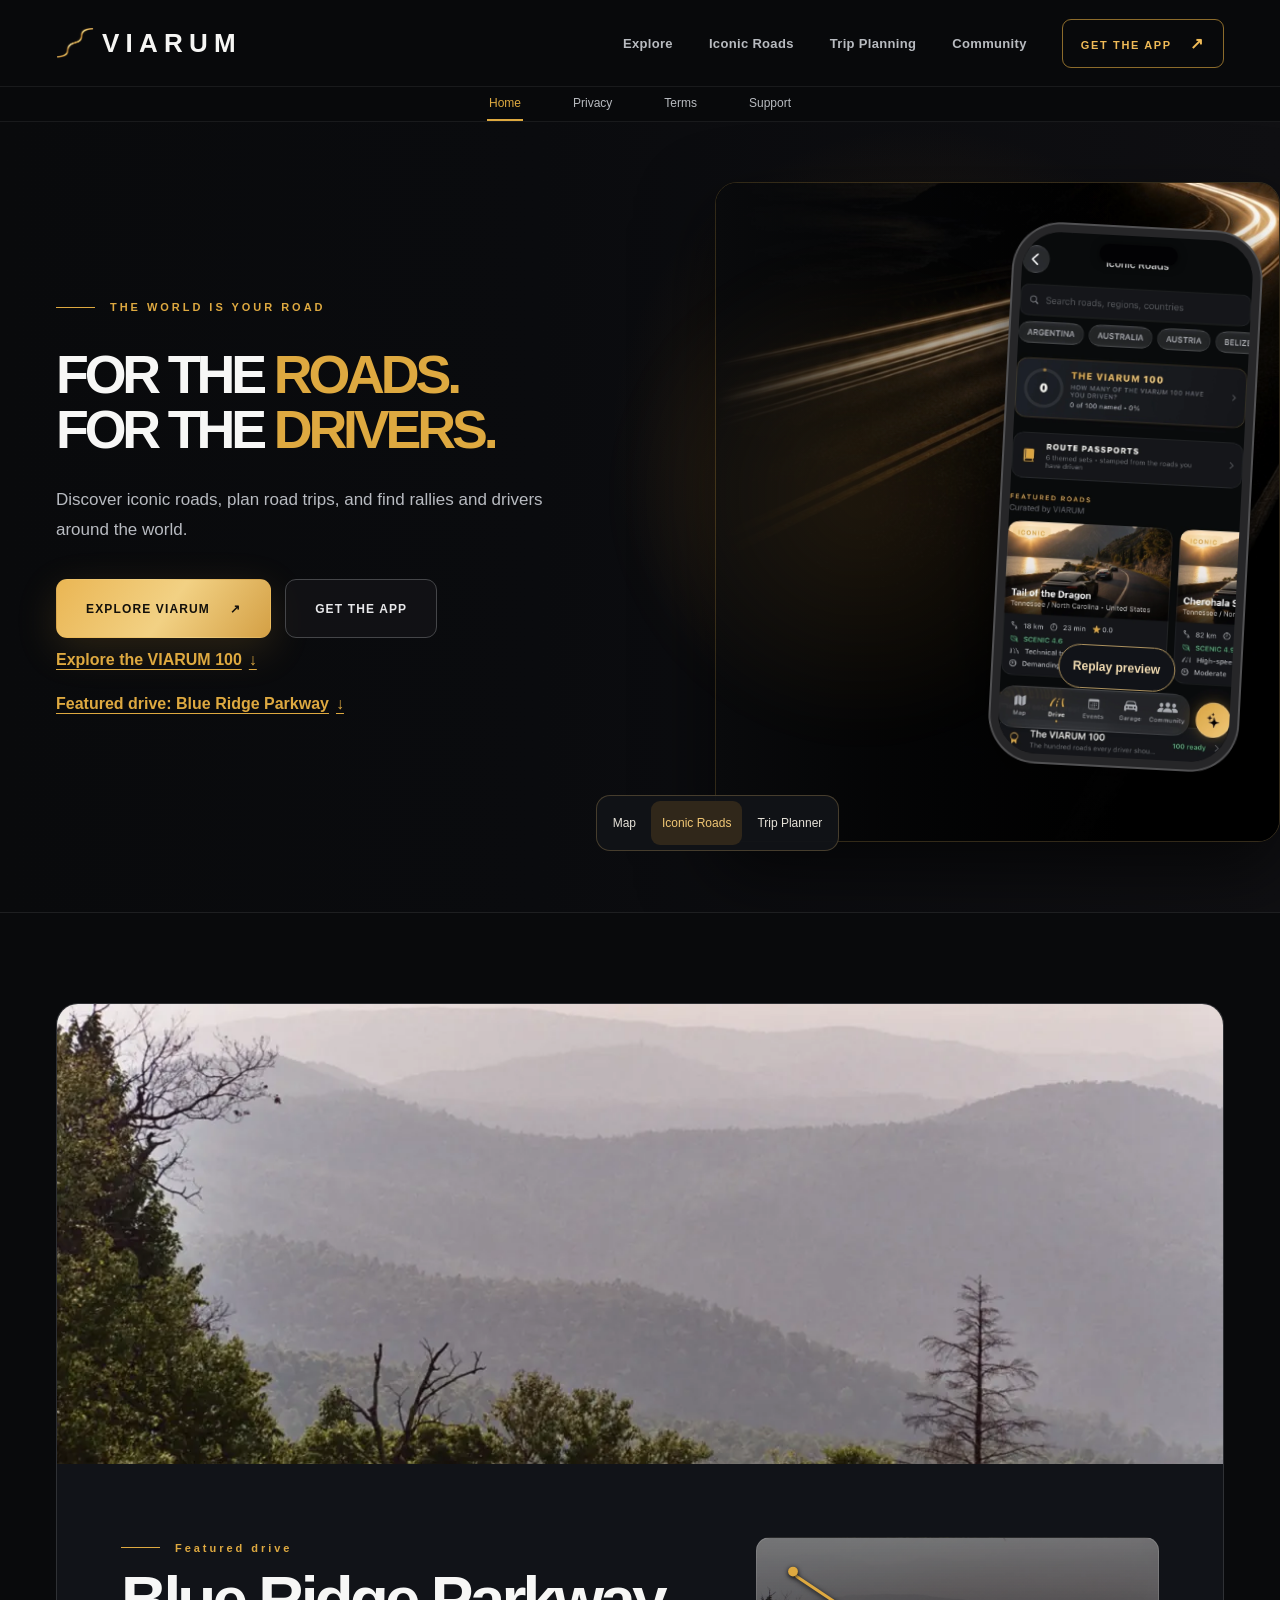
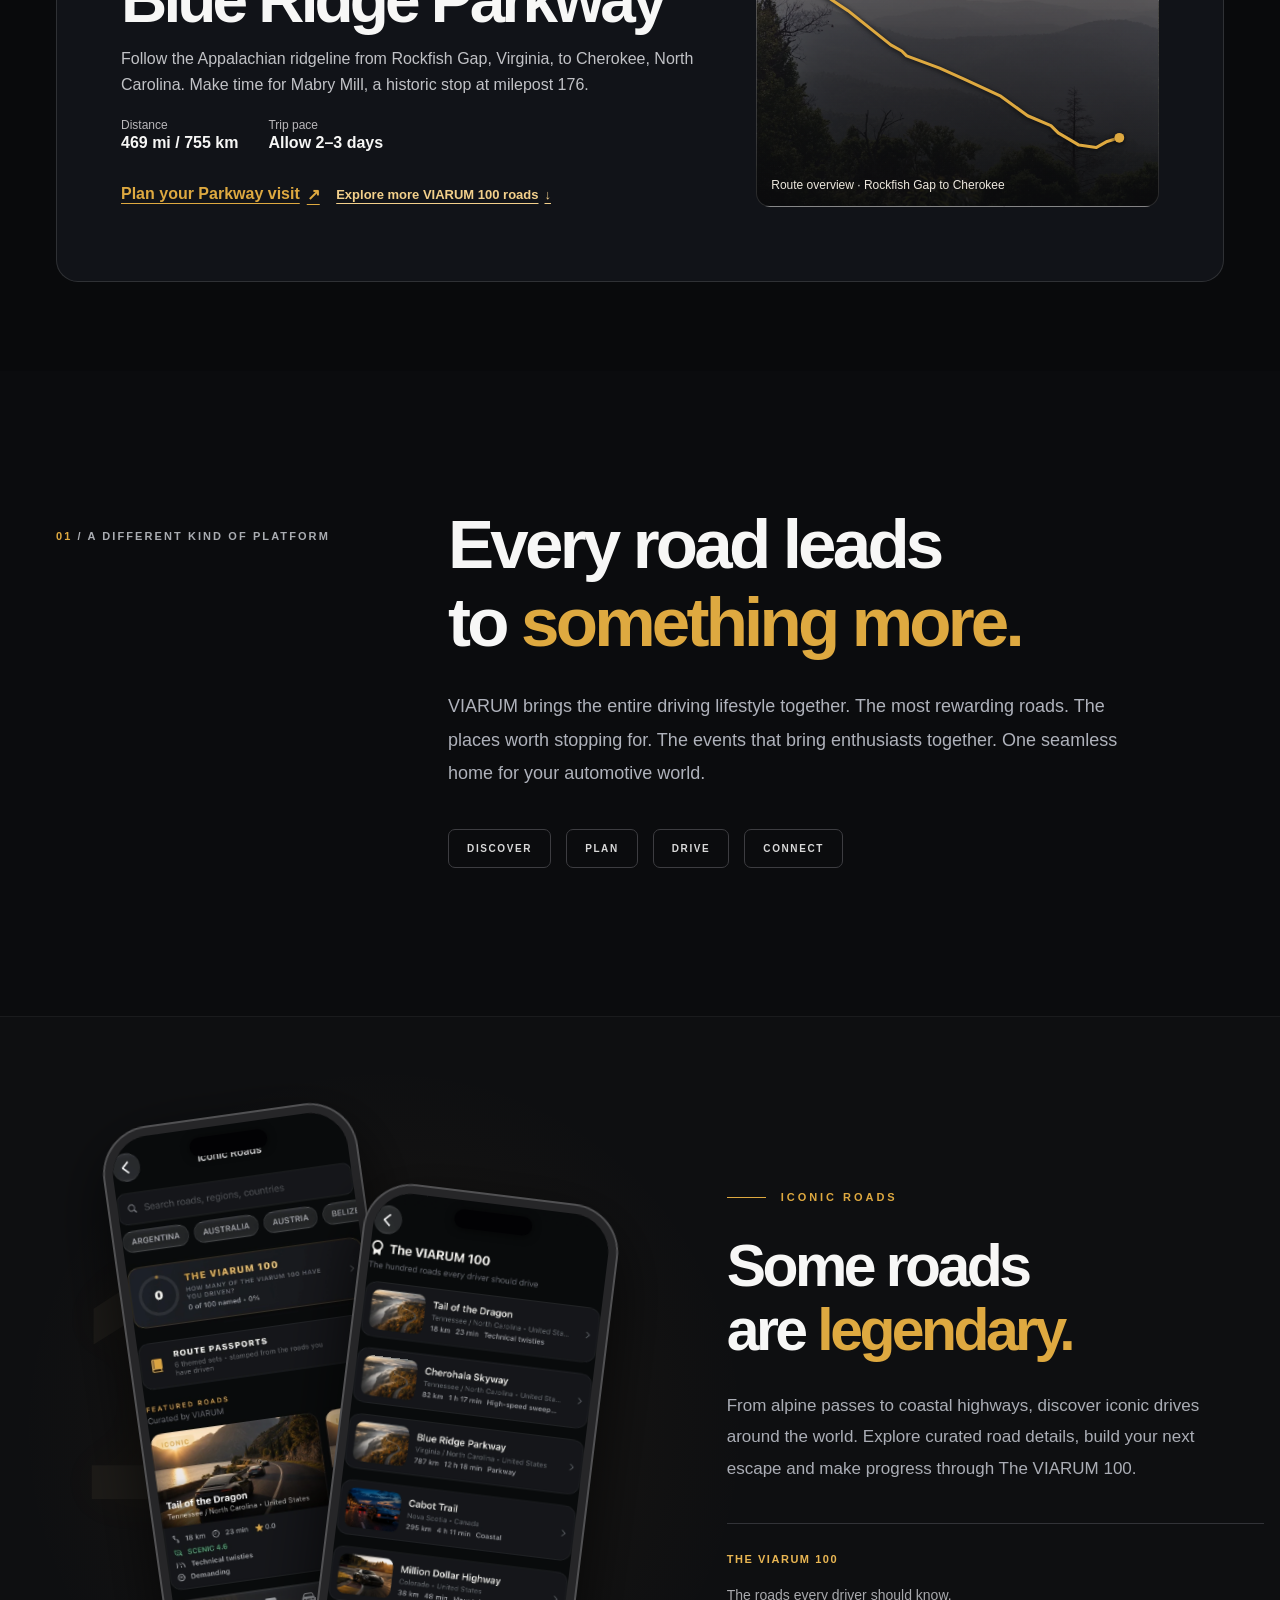
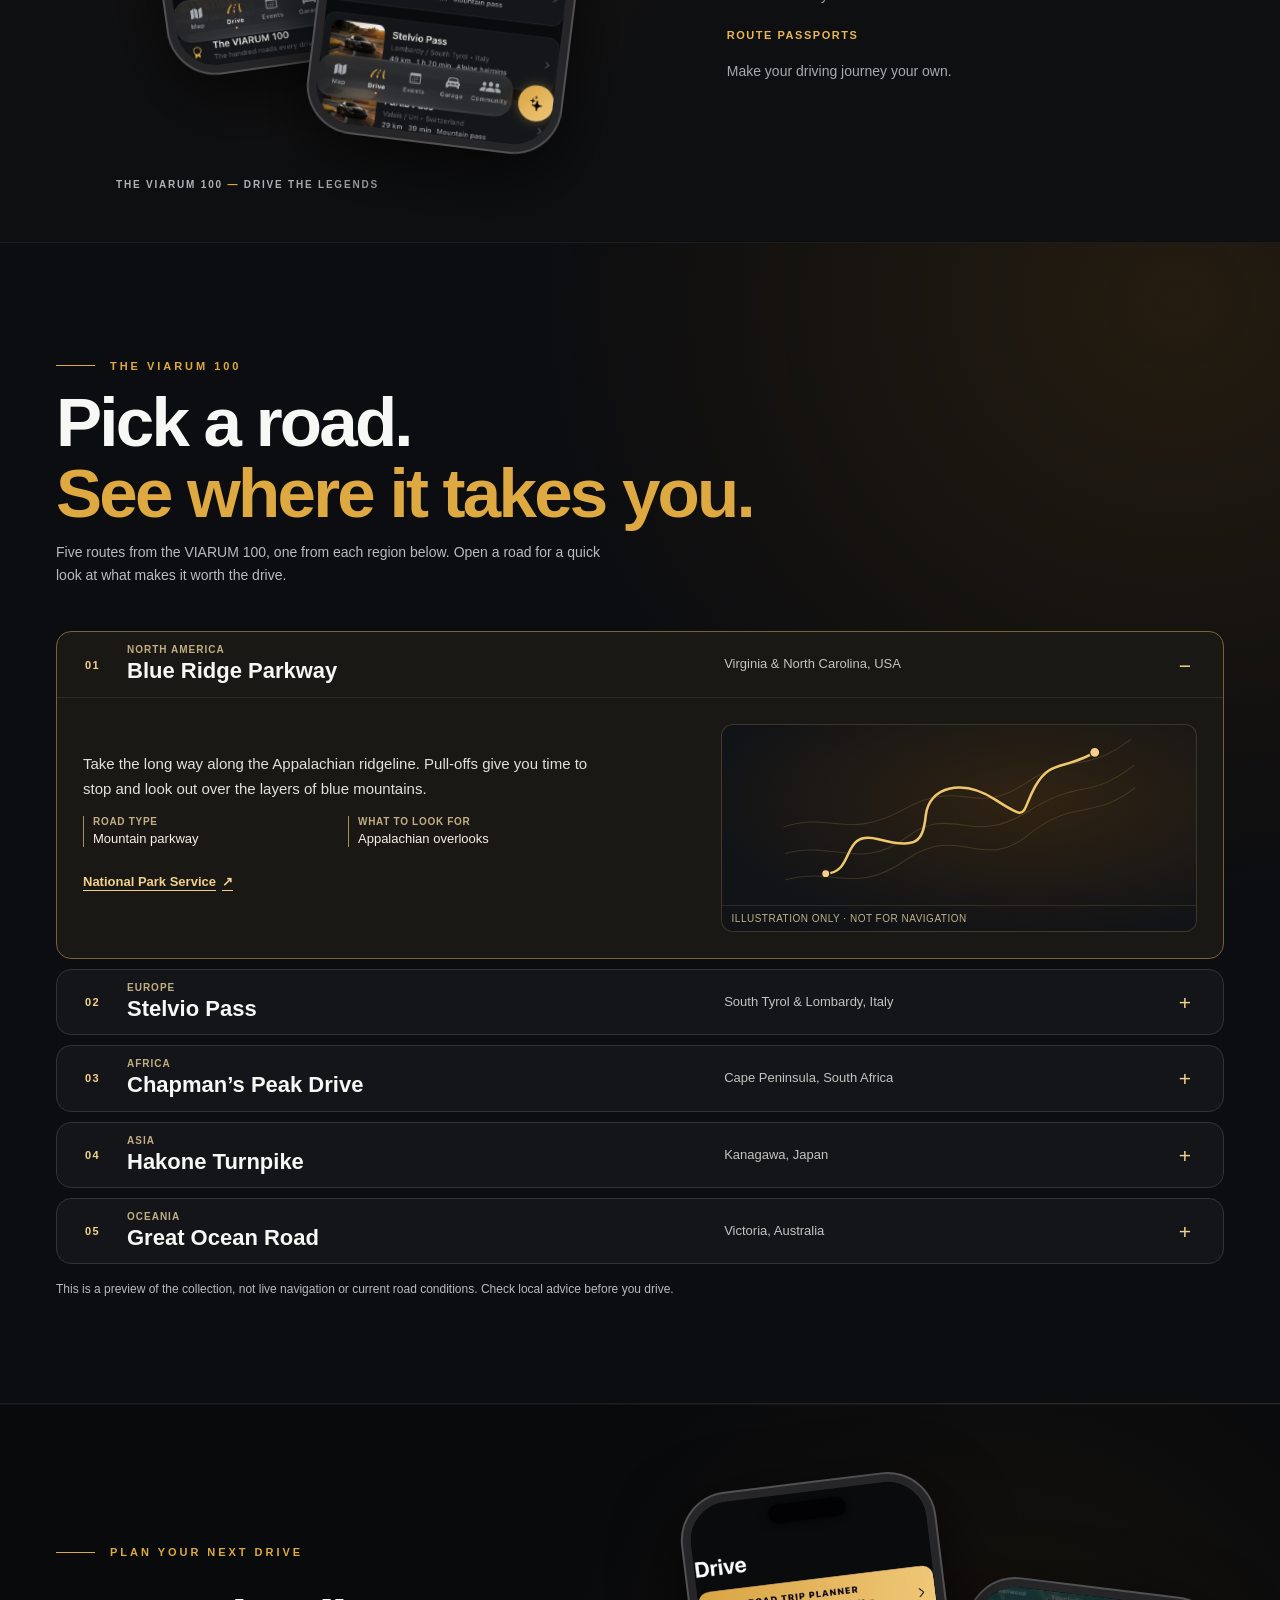
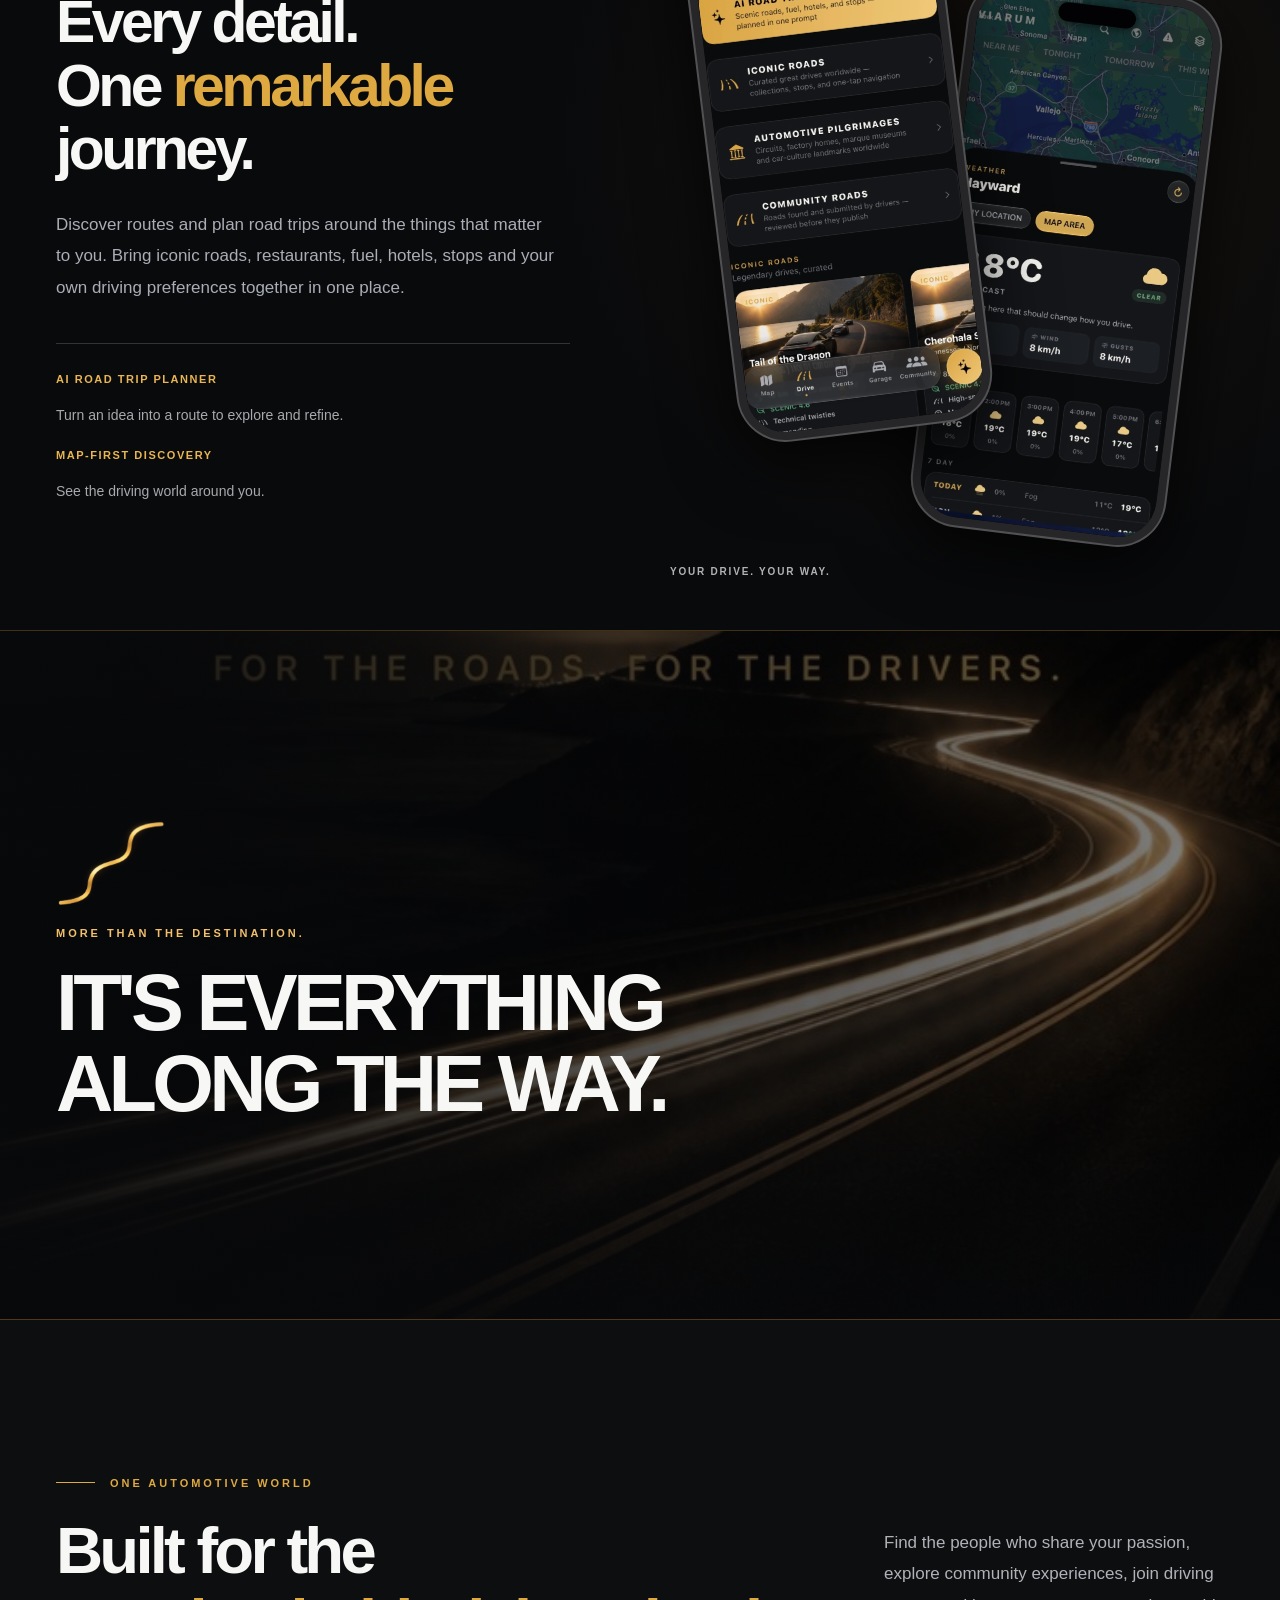
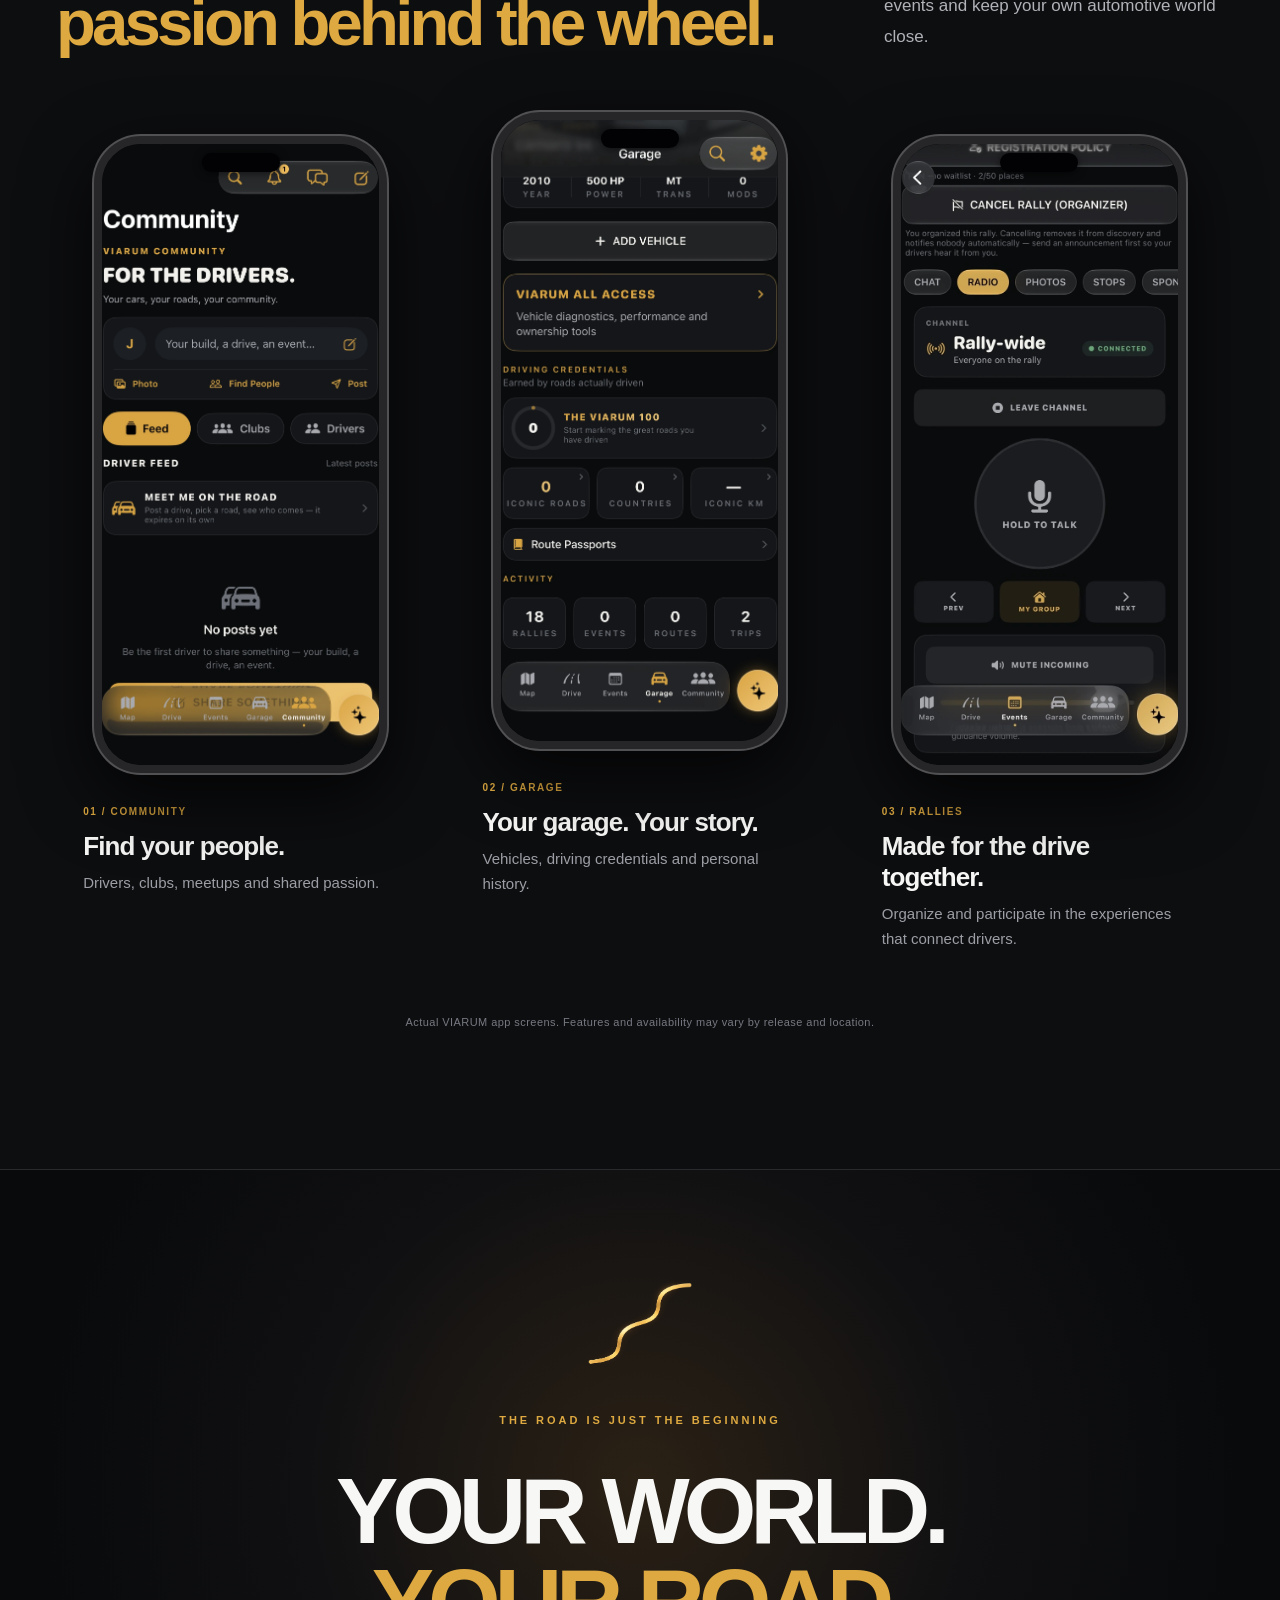
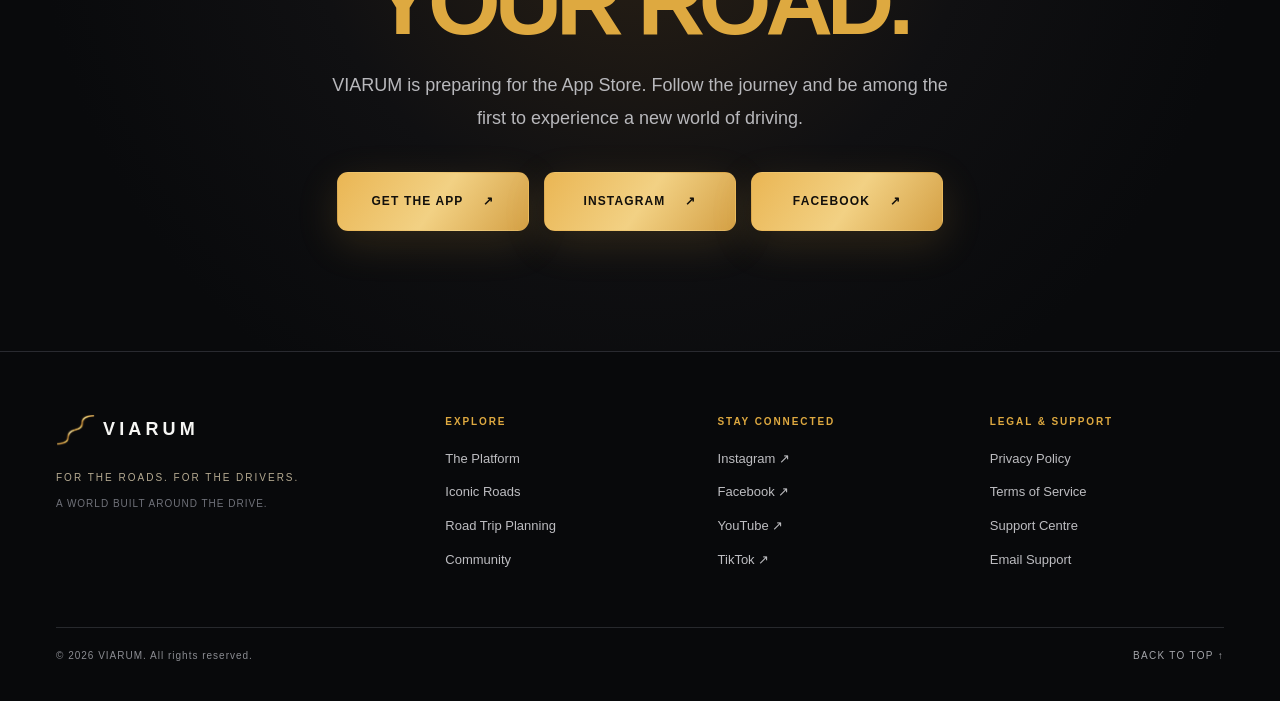
==== commit d37c94fe: "Make the VIARUM 100 explorer easier to find" ====
--- a/index.html
+++ b/index.html
@@ -40,6 +40,7 @@
     <nav class="mobile-nav" id="mobile-nav" hidden aria-label="Mobile navigation">
       <a href="#explore">Explore VIARUM</a>
       <a href="#roads">Iconic Roads</a>
+      <a href="#viarum-100">VIARUM 100</a>
       <a href="#planner">Trip Planning</a>
       <a href="#community">Community</a>
       <a href="coming-soon.html" data-viarum-store-link>Get the App</a>
@@ -64,6 +65,7 @@
             <a class="button button-gold" href="#explore">EXPLORE VIARUM <span aria-hidden="true">↗</span></a>
             <a class="button button-outline" href="coming-soon.html" data-viarum-store-link>GET THE APP</a>
           </div>
+          <div><a class="featured-drive-link" href="#viarum-100">Explore the VIARUM 100 <span aria-hidden="true">↓</span></a></div>
           <a class="featured-drive-link" href="#featured-drive">Featured drive: Blue Ridge Parkway <span aria-hidden="true">↓</span></a>
         </div>
         <div class="hero-stage" aria-label="VIARUM automotive lifestyle and real app screenshot">
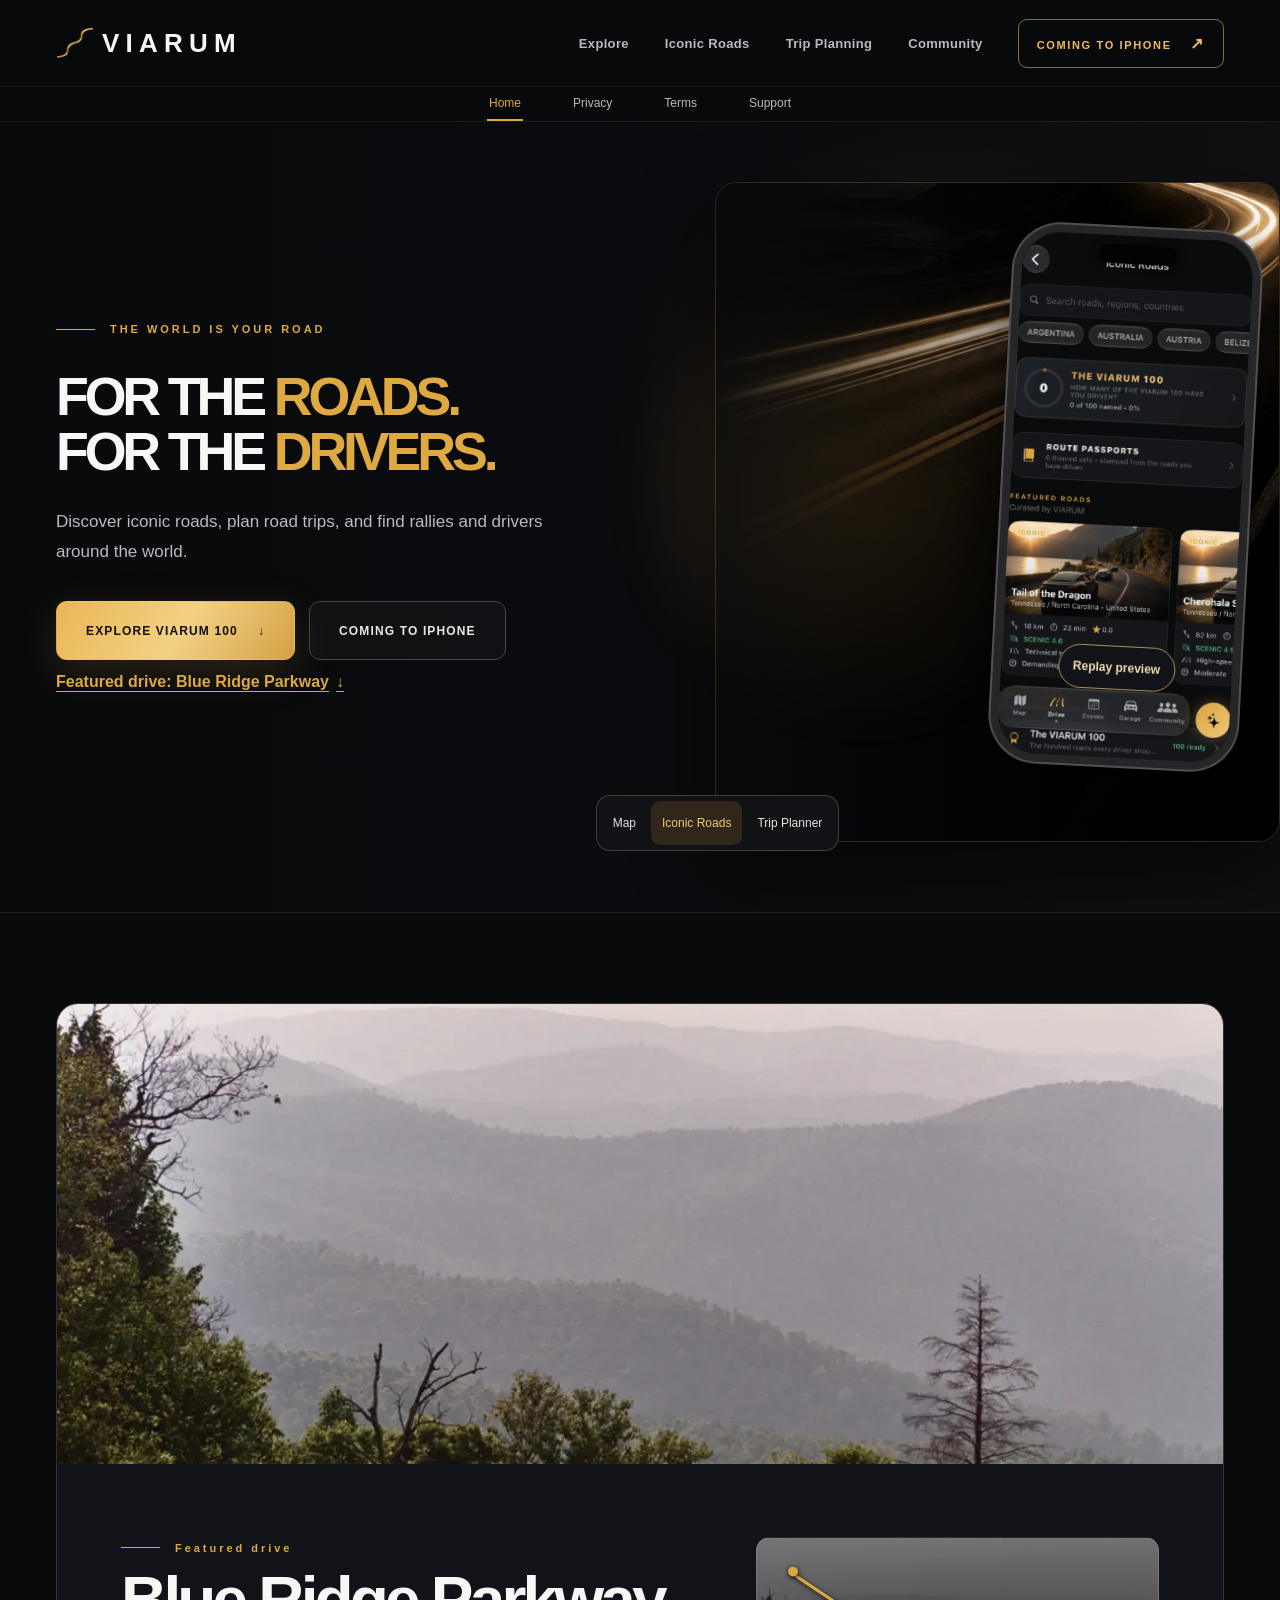
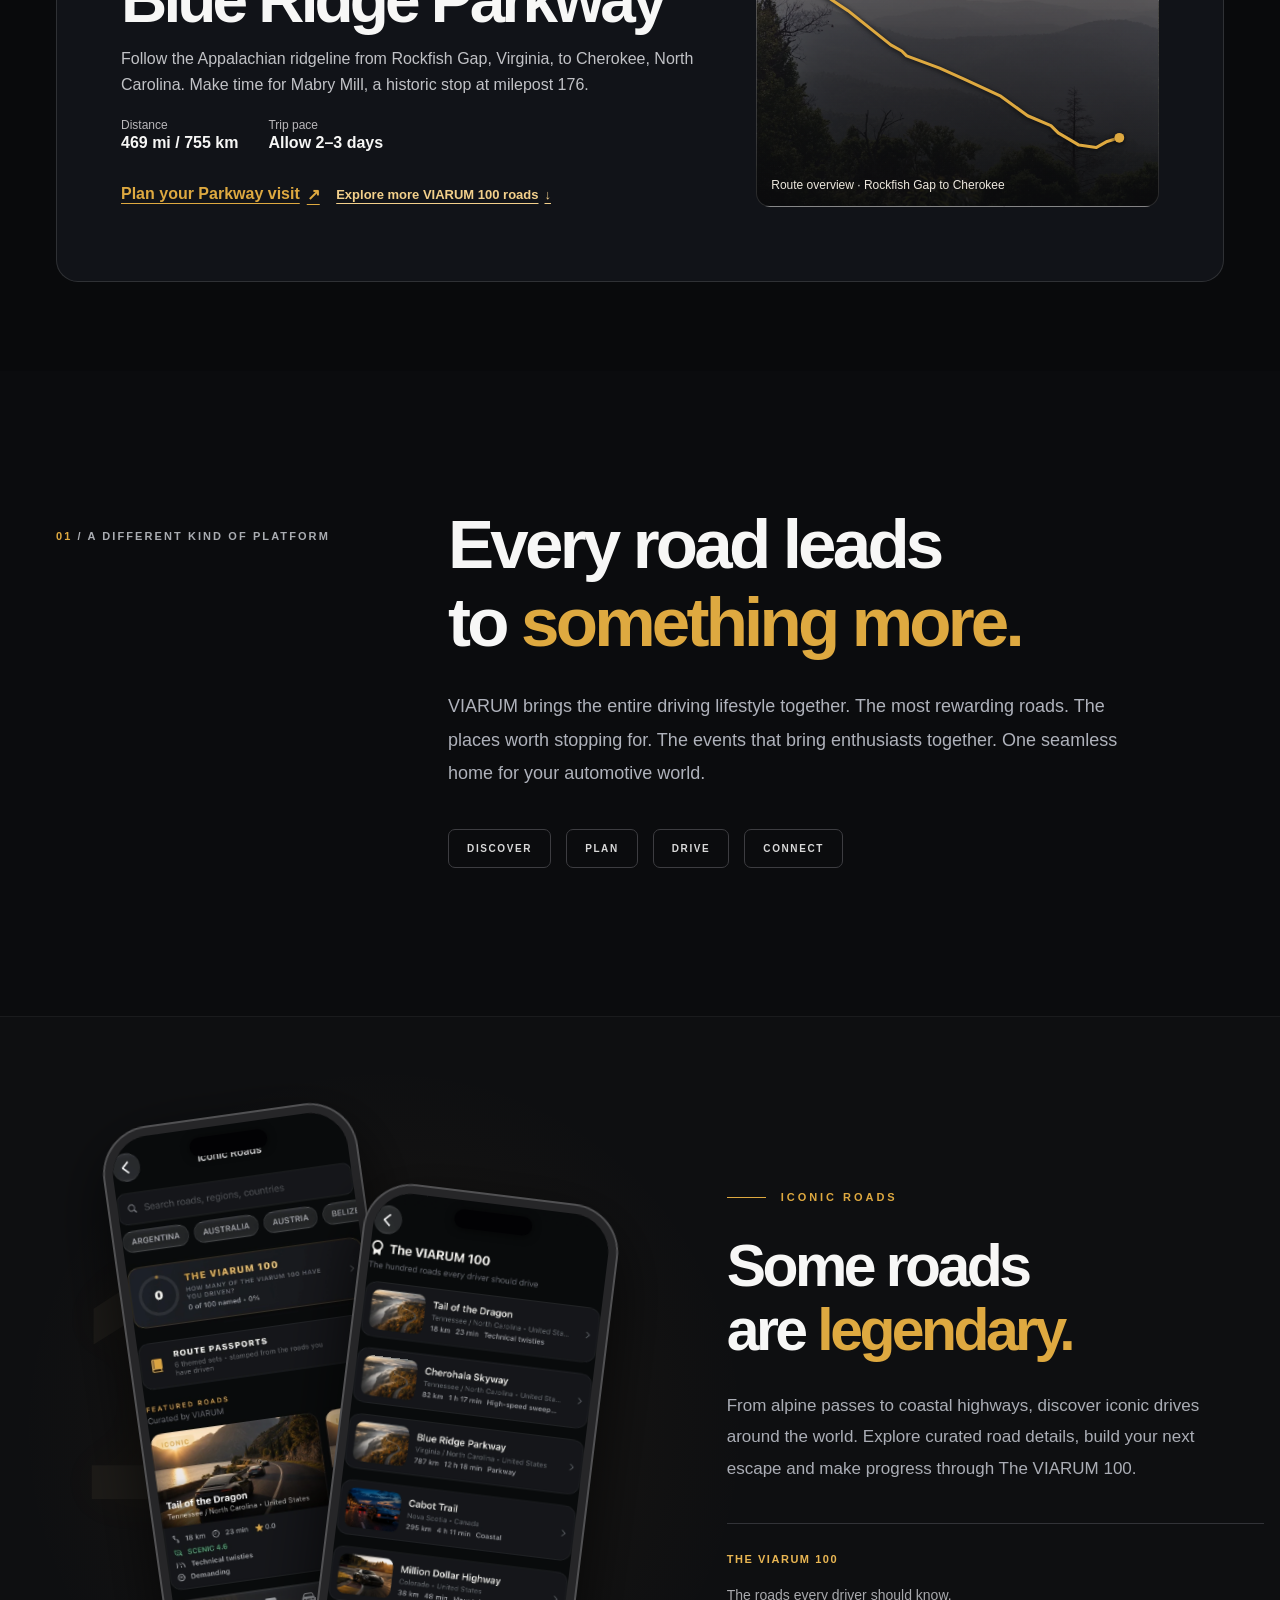
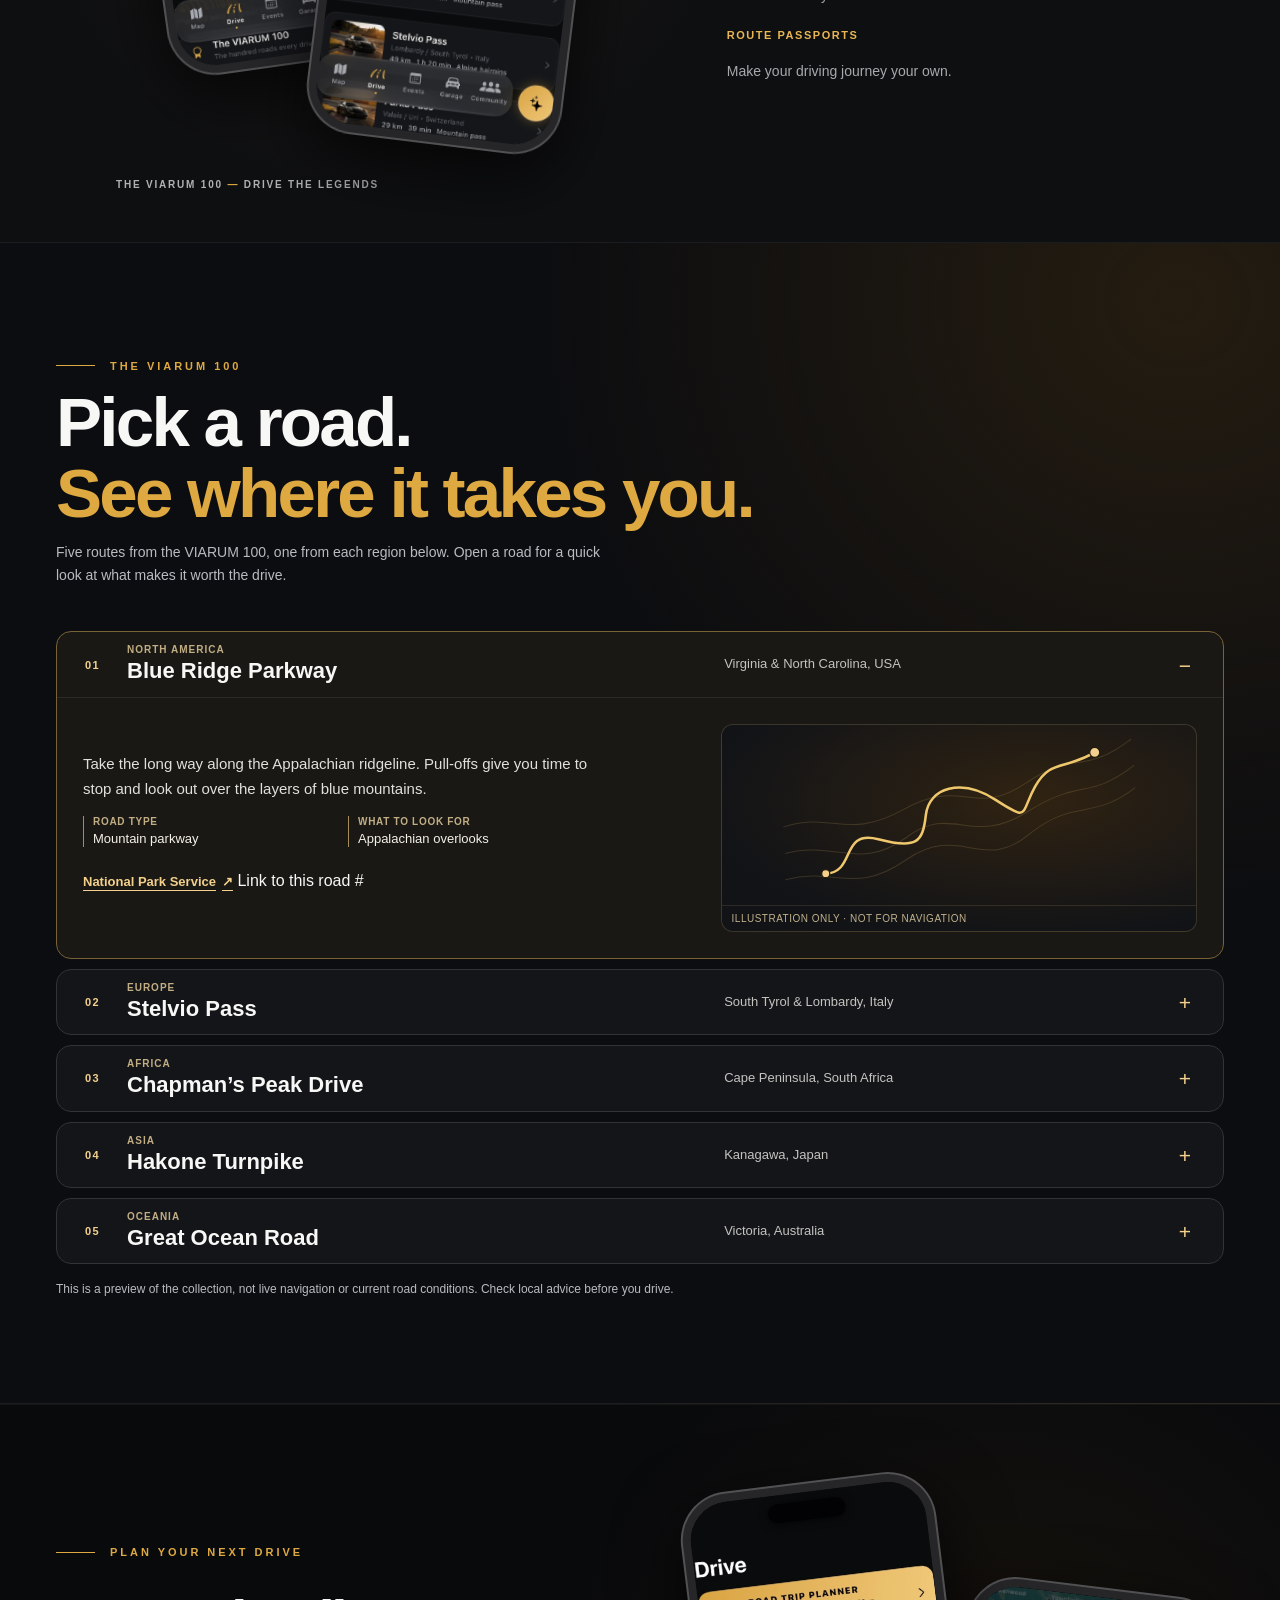
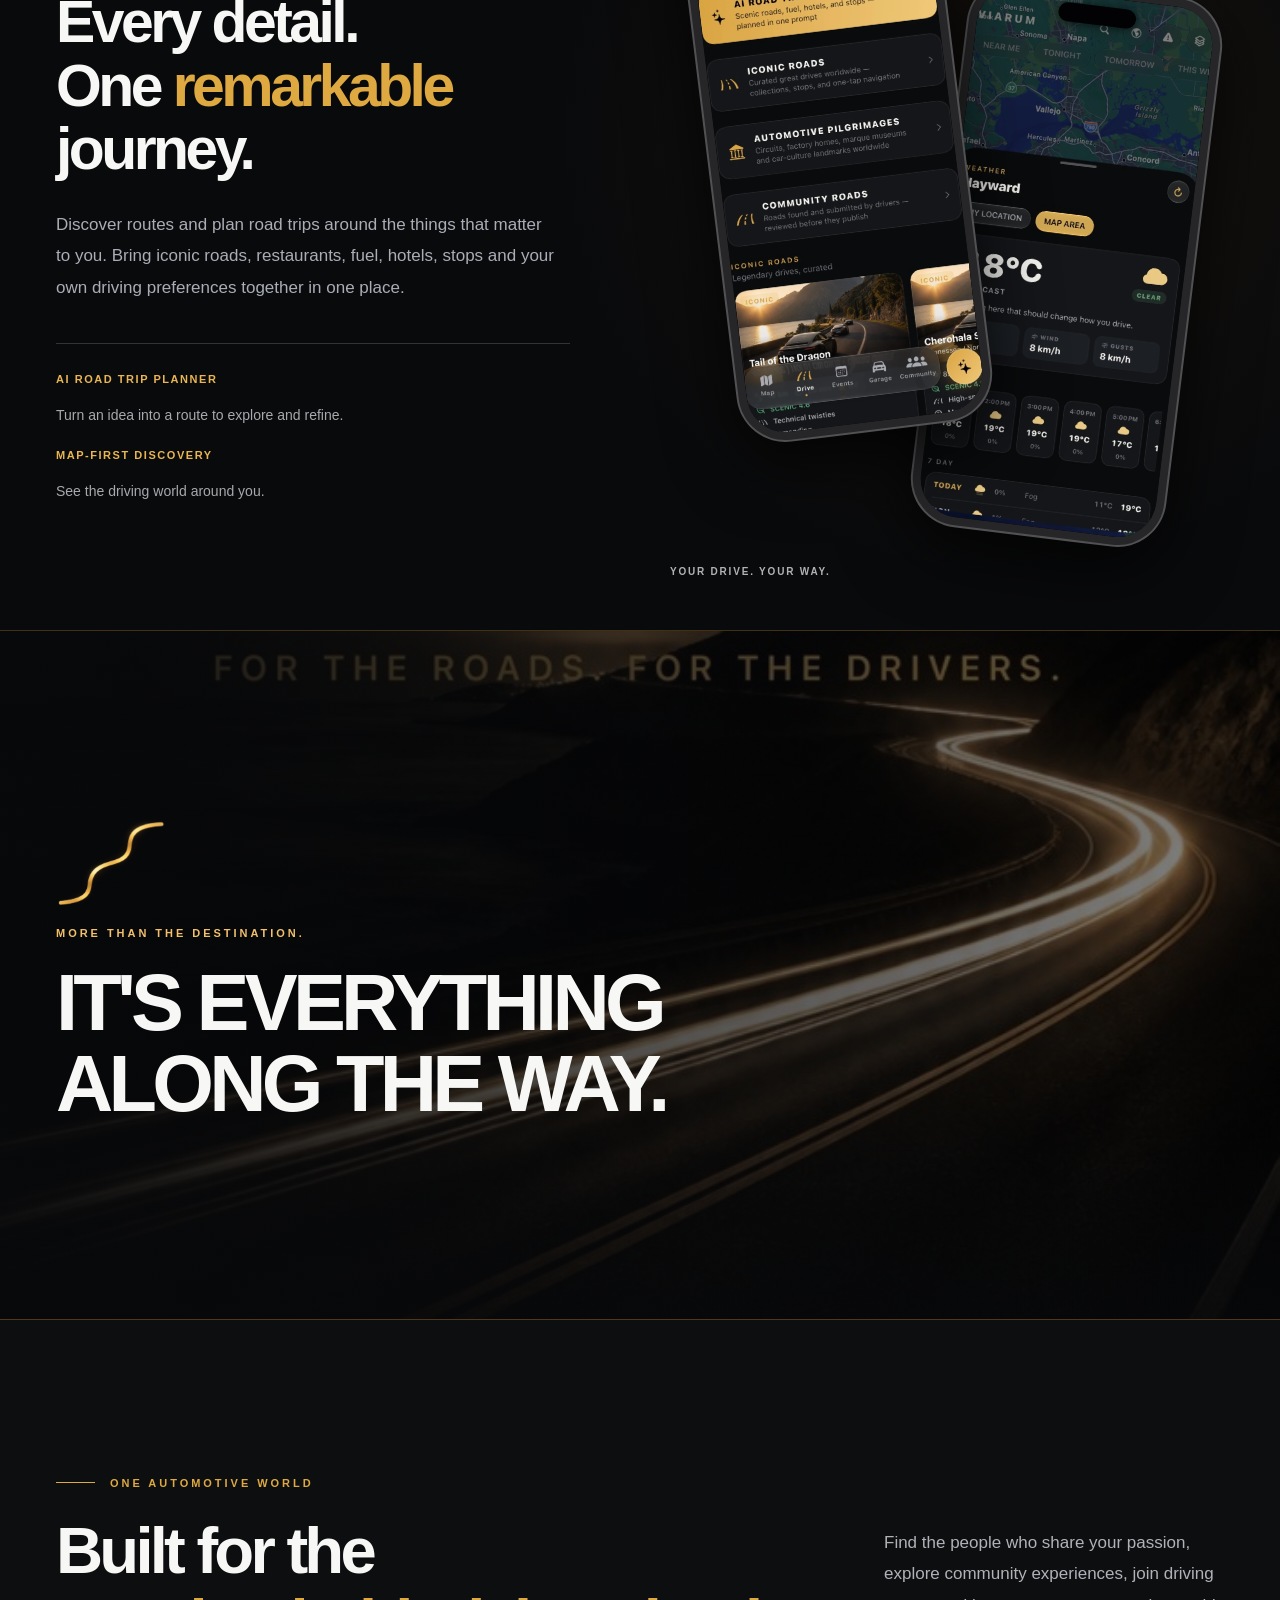
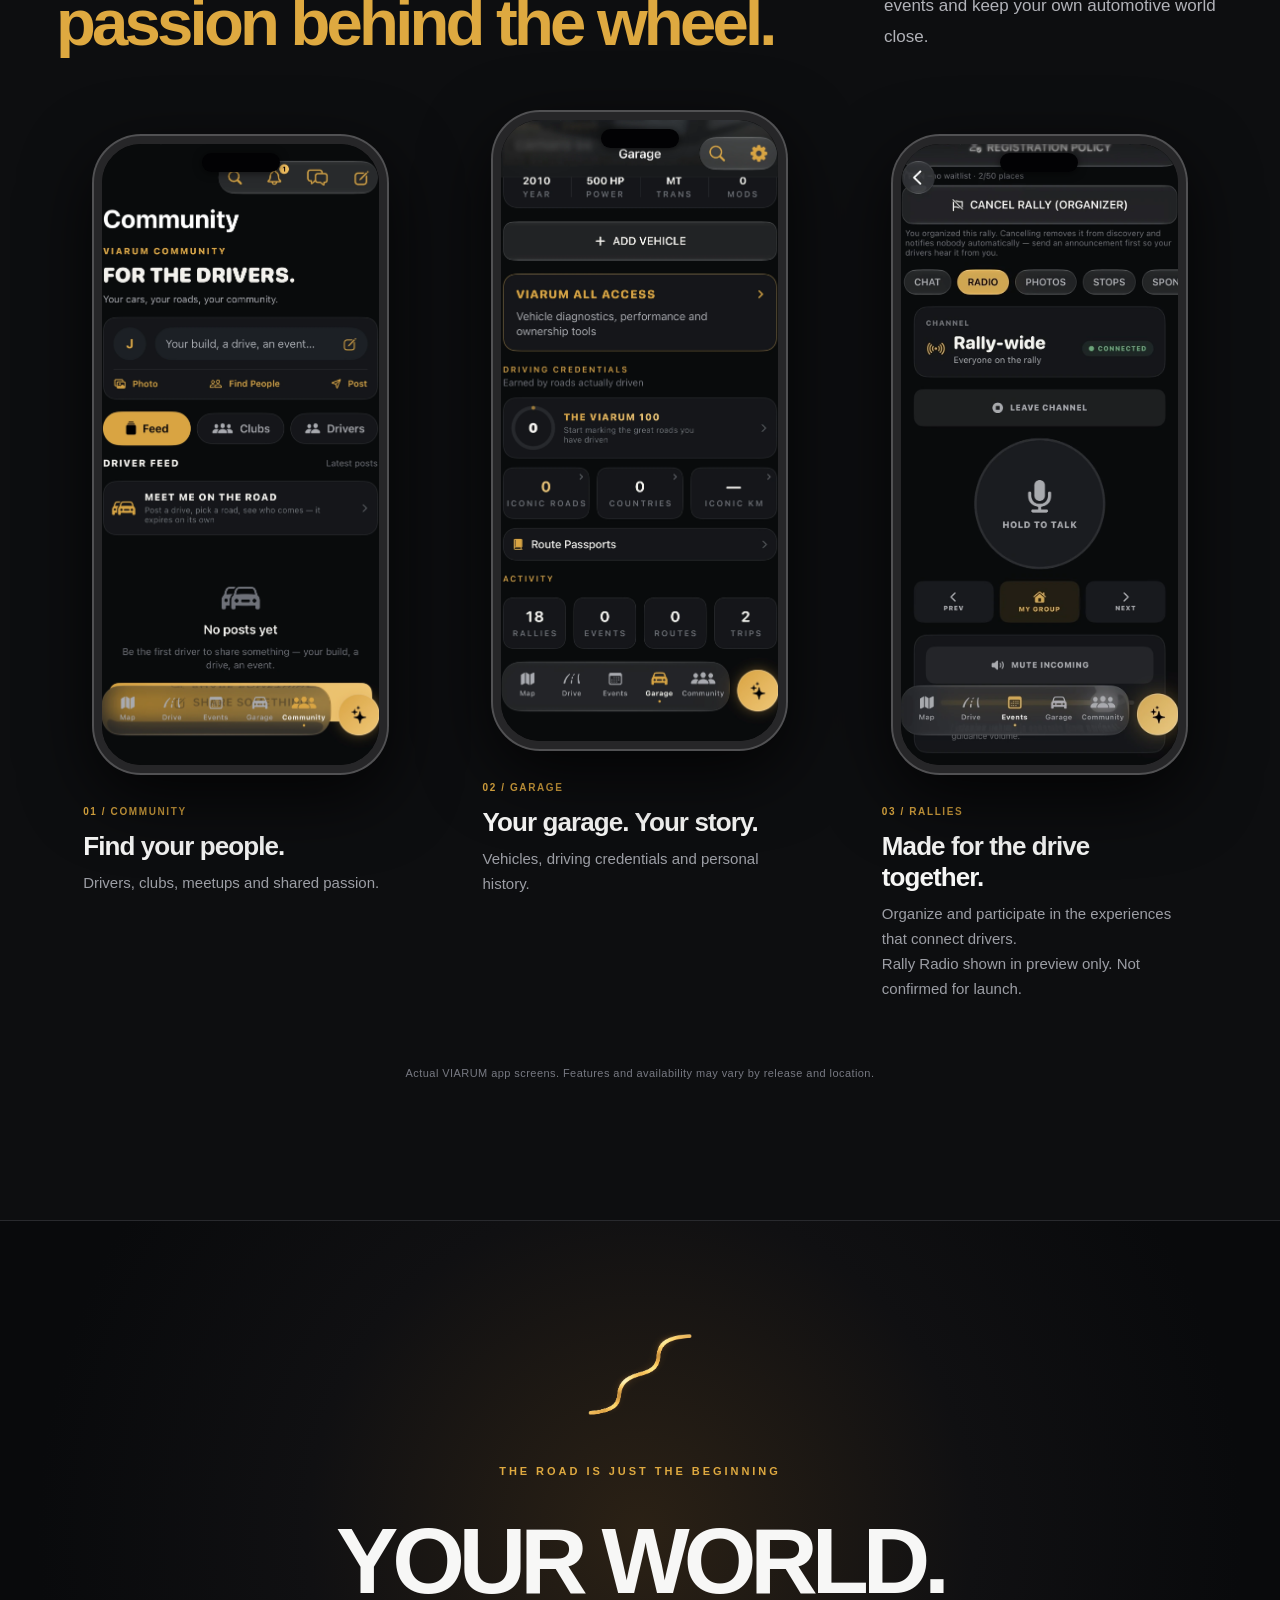
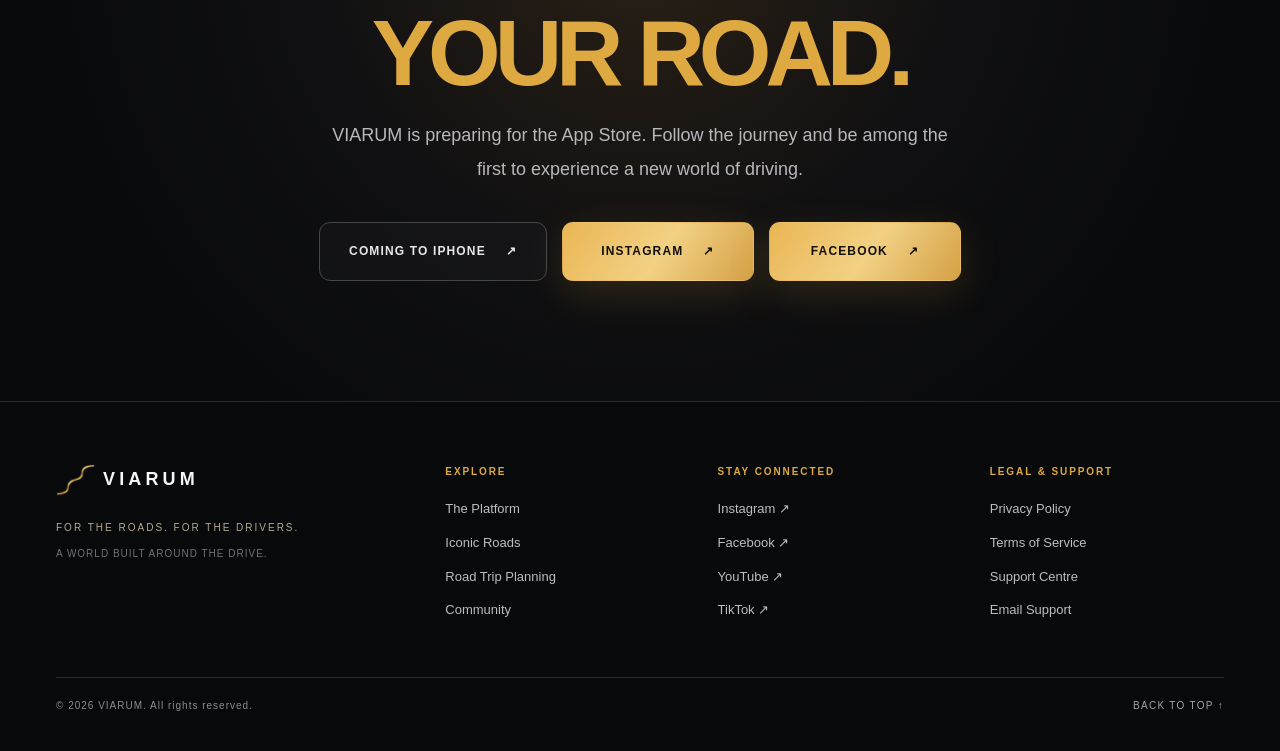
==== commit 418a7ccb: "Clarify prelaunch CTAs and add road permalinks" ====
--- a/index.html
+++ b/index.html
@@ -8,7 +8,7 @@
   <meta name="robots" content="index,follow">
   <link rel="icon" type="image/png" href="assets/favicon.png">
   <link rel="preload" as="image" href="assets/coastal-drive.jpg">
-  <link rel="stylesheet" href="styles.css?v=road-atlas-1">
+  <link rel="stylesheet" href="styles.css?v=road-atlas-links-1">
   <meta property="og:type" content="website">
   <meta property="og:title" content="VIARUM — For the Roads. For the Drivers.">
   <meta property="og:description" content="The world is your road. A premium driving experience for iconic roads, rallies, road trips and automotive community.">
@@ -16,7 +16,7 @@
   <meta property="og:url" content="https://viarumapp.github.io/">
   <meta name="twitter:card" content="summary_large_image">
   <title>VIARUM | For the Roads. For the Drivers.</title>
-  <script src="script.js?v=homepage-polish-1" defer></script>
+  <script src="script.js?v=road-atlas-links-1" defer></script>
 </head>
 <body>
   <a href="#main" class="skip">Skip to main content</a>
@@ -33,7 +33,7 @@
         <a href="#community">Community</a>
       </nav>
       <div class="nav-end">
-        <a class="nav-cta" href="coming-soon.html" data-viarum-store-link>GET THE APP <span aria-hidden="true">↗</span></a>
+        <a class="nav-cta" href="coming-soon.html" data-viarum-store-link>COMING TO IPHONE <span aria-hidden="true">↗</span></a>
         <button type="button" class="menu-toggle" aria-label="Open navigation" aria-controls="mobile-nav" aria-expanded="false"><span></span><span></span></button>
       </div>
     </div>
@@ -43,7 +43,7 @@
       <a href="#viarum-100">VIARUM 100</a>
       <a href="#planner">Trip Planning</a>
       <a href="#community">Community</a>
-      <a href="coming-soon.html" data-viarum-store-link>Get the App</a>
+      <a href="coming-soon.html" data-viarum-store-link>Coming to iPhone</a>
     </nav>
     <nav class="site-tabs" aria-label="Site pages">
       <a href="/" aria-current="page">Home</a>
@@ -62,10 +62,9 @@
           <h1 id="hero-title"><span class="hero-line">FOR THE <strong>ROADS.</strong></span><span class="hero-line">FOR THE <strong>DRIVERS.</strong></span></h1>
           <p class="hero-description">Discover iconic roads, plan road trips, and find rallies and drivers around the world.</p>
           <div class="hero-actions">
-            <a class="button button-gold" href="#explore">EXPLORE VIARUM <span aria-hidden="true">↗</span></a>
-            <a class="button button-outline" href="coming-soon.html" data-viarum-store-link>GET THE APP</a>
+            <a class="button button-gold" href="#viarum-100">EXPLORE VIARUM 100 <span aria-hidden="true">↓</span></a>
+            <a class="button button-outline" href="coming-soon.html" data-viarum-store-link>COMING TO IPHONE</a>
           </div>
-          <div><a class="featured-drive-link" href="#viarum-100">Explore the VIARUM 100 <span aria-hidden="true">↓</span></a></div>
           <a class="featured-drive-link" href="#featured-drive">Featured drive: Blue Ridge Parkway <span aria-hidden="true">↓</span></a>
         </div>
         <div class="hero-stage" aria-label="VIARUM automotive lifestyle and real app screenshot">
@@ -150,7 +149,7 @@
           <p>Five routes from the VIARUM 100, one from each region below. Open a road for a quick look at what makes it worth the drive.</p>
         </div>
         <div class="road-atlas-list">
-          <details class="road-atlas-card" name="viarum-road-atlas" data-road="blue-ridge-parkway" open>
+          <details class="road-atlas-card" name="viarum-road-atlas" data-road="blue-ridge-parkway" id="road-blue-ridge-parkway" open>
             <summary>
               <span class="road-atlas-index" aria-hidden="true">01</span>
               <span class="road-atlas-title"><span class="road-atlas-region">North America</span><span class="road-atlas-name">Blue Ridge Parkway</span></span>
@@ -162,6 +161,7 @@
                 <p>Take the long way along the Appalachian ridgeline. Pull-offs give you time to stop and look out over the layers of blue mountains.</p>
                 <dl class="road-atlas-facts"><div><dt>Road type</dt><dd>Mountain parkway</dd></div><div><dt>What to look for</dt><dd>Appalachian overlooks</dd></div></dl>
                 <a class="road-atlas-source" href="https://www.nps.gov/blri/planyourvisit/index.htm">National Park Service <span aria-hidden="true">↗</span></a>
+                <a class="road-atlas-permalink" href="#road-blue-ridge-parkway" aria-label="Link to this road: Blue Ridge Parkway">Link to this road <span aria-hidden="true">#</span></a>
               </div>
               <figure class="road-atlas-art">
                 <svg viewBox="0 0 320 178" fill="none" aria-hidden="true" focusable="false">
@@ -174,7 +174,7 @@
               </figure>
             </div>
           </details>
-          <details class="road-atlas-card" name="viarum-road-atlas" data-road="stelvio-pass">
+          <details class="road-atlas-card" name="viarum-road-atlas" data-road="stelvio-pass" id="road-stelvio-pass">
             <summary>
               <span class="road-atlas-index" aria-hidden="true">02</span>
               <span class="road-atlas-title"><span class="road-atlas-region">Europe</span><span class="road-atlas-name">Stelvio Pass</span></span>
@@ -186,6 +186,7 @@
                 <p>A high pass between Lombardy and South Tyrol, with a stack of switchbacks on the South Tyrol side. Check seasonal restrictions before heading up.</p>
                 <dl class="road-atlas-facts"><div><dt>Road type</dt><dd>Alpine pass</dd></div><div><dt>What to look for</dt><dd>High mountain switchbacks</dd></div></dl>
                 <a class="road-atlas-source" href="https://www.suedtirol.info/en/en/information/mobility/mountain-passes-in-south-tyrol">South Tyrol travel information <span aria-hidden="true">↗</span></a>
+                <a class="road-atlas-permalink" href="#road-stelvio-pass" aria-label="Link to this road: Stelvio Pass">Link to this road <span aria-hidden="true">#</span></a>
               </div>
               <figure class="road-atlas-art">
                 <svg viewBox="0 0 320 178" fill="none" aria-hidden="true" focusable="false">
@@ -198,7 +199,7 @@
               </figure>
             </div>
           </details>
-          <details class="road-atlas-card" name="viarum-road-atlas" data-road="chapmans-peak">
+          <details class="road-atlas-card" name="viarum-road-atlas" data-road="chapmans-peak" id="road-chapmans-peak">
             <summary>
               <span class="road-atlas-index" aria-hidden="true">03</span>
               <span class="road-atlas-title"><span class="road-atlas-region">Africa</span><span class="road-atlas-name">Chapman’s Peak Drive</span></span>
@@ -210,6 +211,7 @@
                 <p>Follow the cliffs between Hout Bay and Noordhoek, with the Atlantic below. Check the toll road’s operating status before you set off.</p>
                 <dl class="road-atlas-facts"><div><dt>Road type</dt><dd>Coastal cliff road</dd></div><div><dt>What to look for</dt><dd>Hout Bay to Noordhoek</dd></div></dl>
                 <a class="road-atlas-source" href="https://www.capetown.travel/listing/chapmans-peak-drive/">Cape Town Tourism <span aria-hidden="true">↗</span></a>
+                <a class="road-atlas-permalink" href="#road-chapmans-peak" aria-label="Link to this road: Chapman’s Peak Drive">Link to this road <span aria-hidden="true">#</span></a>
               </div>
               <figure class="road-atlas-art">
                 <svg viewBox="0 0 320 178" fill="none" aria-hidden="true" focusable="false">
@@ -222,7 +224,7 @@
               </figure>
             </div>
           </details>
-          <details class="road-atlas-card" name="viarum-road-atlas" data-road="hakone-turnpike">
+          <details class="road-atlas-card" name="viarum-road-atlas" data-road="hakone-turnpike" id="road-hakone-turnpike">
             <summary>
               <span class="road-atlas-index" aria-hidden="true">04</span>
               <span class="road-atlas-title"><span class="road-atlas-region">Asia</span><span class="road-atlas-name">Hakone Turnpike</span></span>
@@ -234,6 +236,7 @@
                 <p>Head into the Hakone mountains from Odawara. On a clear day the Daikanzan outlook opens up views toward Mount Fuji and Lake Ashi.</p>
                 <dl class="road-atlas-facts"><div><dt>Road type</dt><dd>Mountain toll road</dd></div><div><dt>What to look for</dt><dd>Daikanzan outlook</dd></div></dl>
                 <a class="road-atlas-source" href="https://tourism-road.or.jp/drive_guide_en/anest-iwata-turnpike-hakone">Japan Scenic Road Guide <span aria-hidden="true">↗</span></a>
+                <a class="road-atlas-permalink" href="#road-hakone-turnpike" aria-label="Link to this road: Hakone Turnpike">Link to this road <span aria-hidden="true">#</span></a>
               </div>
               <figure class="road-atlas-art">
                 <svg viewBox="0 0 320 178" fill="none" aria-hidden="true" focusable="false">
@@ -246,7 +249,7 @@
               </figure>
             </div>
           </details>
-          <details class="road-atlas-card" name="viarum-road-atlas" data-road="great-ocean-road">
+          <details class="road-atlas-card" name="viarum-road-atlas" data-road="great-ocean-road" id="road-great-ocean-road">
             <summary>
               <span class="road-atlas-index" aria-hidden="true">05</span>
               <span class="road-atlas-title"><span class="road-atlas-region">Oceania</span><span class="road-atlas-name">Great Ocean Road</span></span>
@@ -258,6 +261,7 @@
                 <p>Start in Torquay and follow Victoria’s coast. Make time for the Twelve Apostles lookouts and leave enough room in the day for the stops in between.</p>
                 <dl class="road-atlas-facts"><div><dt>Road type</dt><dd>Coastal touring road</dd></div><div><dt>What to look for</dt><dd>Twelve Apostles lookouts</dd></div></dl>
                 <a class="road-atlas-source" href="https://www.visitvictoria.com/regions/great-ocean-road/see-and-do/road-trips-and-itineraries/great-ocean-road-touring-route">Visit Victoria <span aria-hidden="true">↗</span></a>
+                <a class="road-atlas-permalink" href="#road-great-ocean-road" aria-label="Link to this road: Great Ocean Road">Link to this road <span aria-hidden="true">#</span></a>
               </div>
               <figure class="road-atlas-art">
                 <svg viewBox="0 0 320 178" fill="none" aria-hidden="true" focusable="false">
@@ -317,7 +321,7 @@
           </article>
           <article class="showcase-item">
             <div class="showcase-phone phone"><div class="phone-camera"></div><img src="assets/radio.webp" alt="VIARUM Rally screen displaying an in-app radio channel interface" loading="lazy"></div>
-            <div class="showcase-caption"><span>03 / RALLIES</span><h3>Made for the drive together.</h3><p>Organize and participate in the experiences that connect drivers.</p></div>
+            <div class="showcase-caption"><span>03 / RALLIES</span><h3>Made for the drive together.</h3><p>Organize and participate in the experiences that connect drivers.</p><p class="showcase-preview-note">Rally Radio shown in preview only. Not confirmed for launch.</p></div>
           </article>
         </div>
         <p class="screen-disclosure">Actual VIARUM app screens. Features and availability may vary by release and location.</p>
@@ -330,7 +334,7 @@
         <p class="eyebrow">THE ROAD IS JUST THE BEGINNING</p>
         <h2>YOUR WORLD.<br><em>YOUR ROAD.</em></h2>
         <p id="viarum-app-store-status" aria-live="polite">VIARUM is preparing for the App Store. Follow the journey and be among the first to experience a new world of driving.</p>
-        <div class="closing-actions"><a class="button button-gold" href="coming-soon.html" data-viarum-store-link>GET THE APP <span aria-hidden="true">↗</span></a><a class="button button-gold" href="https://www.instagram.com/viarumapp/" target="_blank" rel="noopener noreferrer">INSTAGRAM <span aria-hidden="true">↗</span></a><a class="button button-gold" href="https://www.facebook.com/1287284864467090/">FACEBOOK <span aria-hidden="true">↗</span></a></div>
+        <div class="closing-actions"><a class="button button-outline" href="coming-soon.html" data-viarum-store-link>COMING TO IPHONE <span aria-hidden="true">↗</span></a><a class="button button-gold" href="https://www.instagram.com/viarumapp/" target="_blank" rel="noopener noreferrer">INSTAGRAM <span aria-hidden="true">↗</span></a><a class="button button-gold" href="https://www.facebook.com/1287284864467090/">FACEBOOK <span aria-hidden="true">↗</span></a></div>
       </div>
     </section>
   </main>
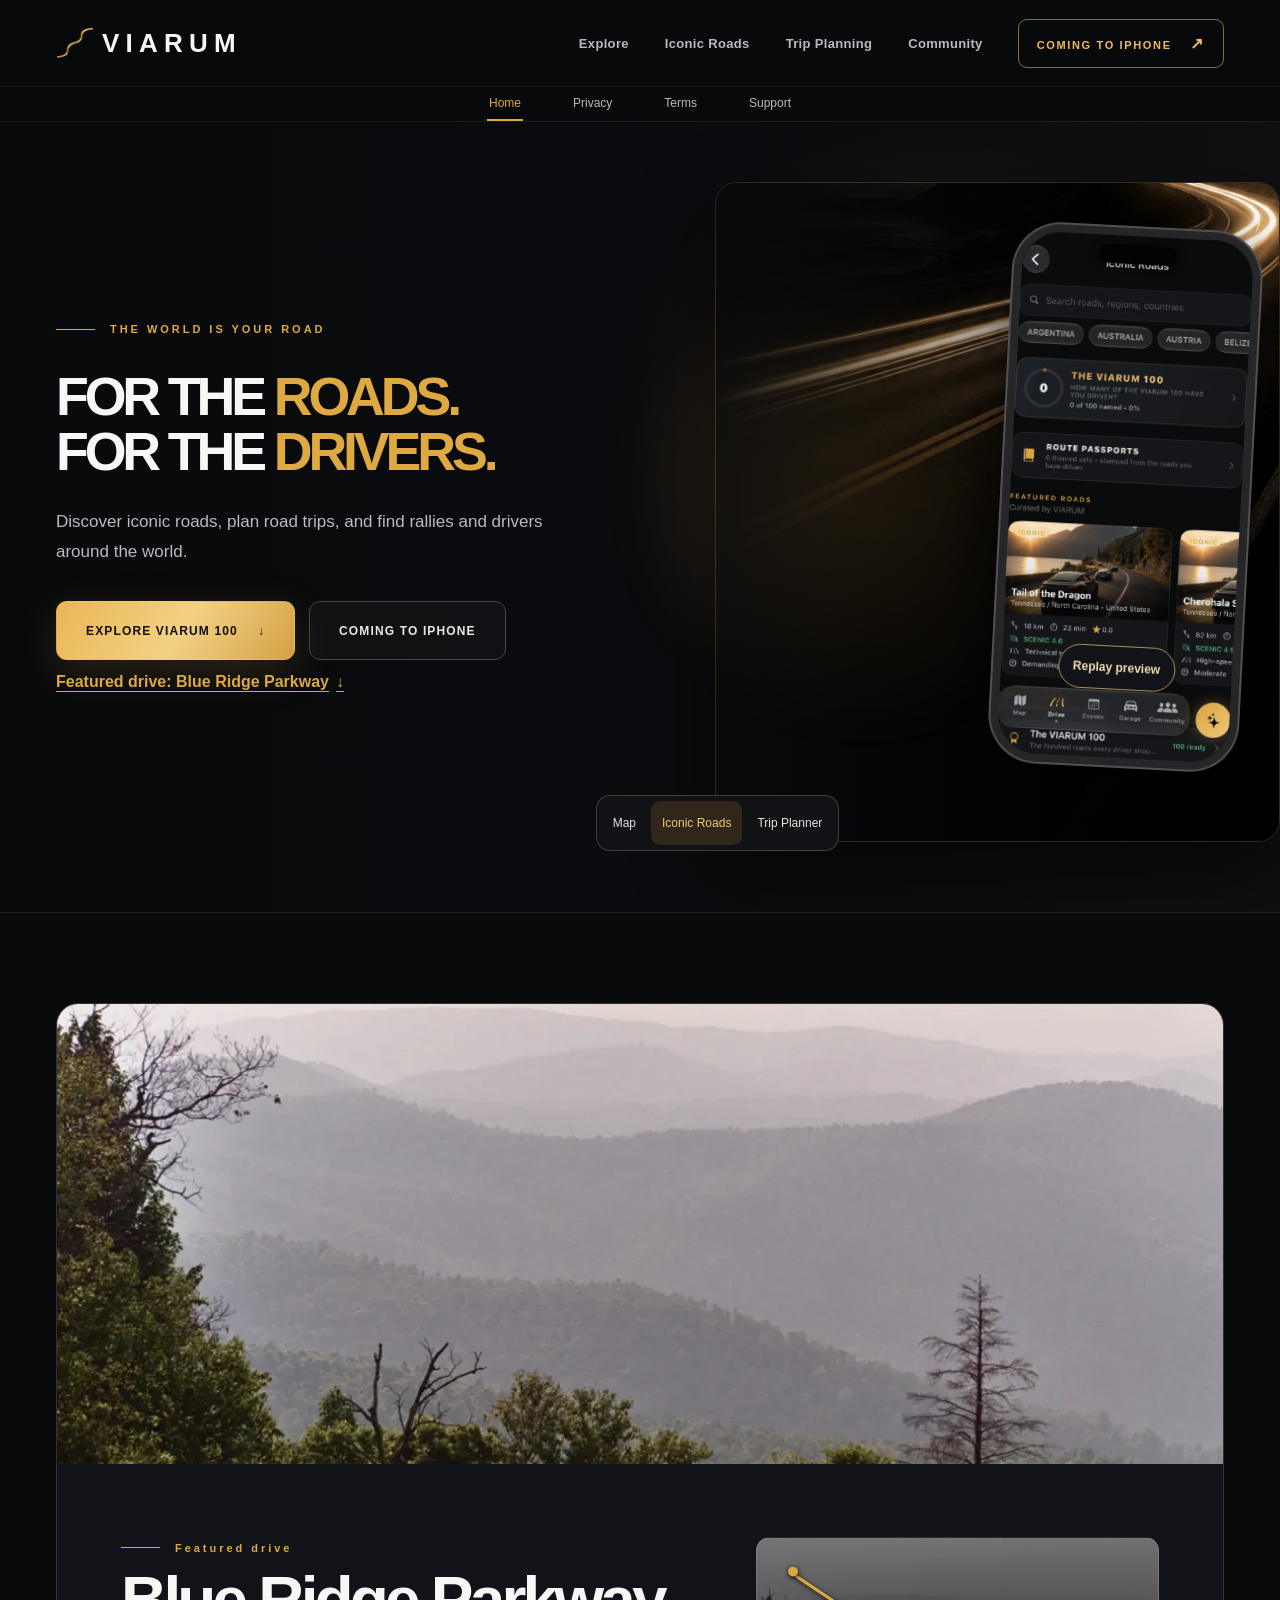
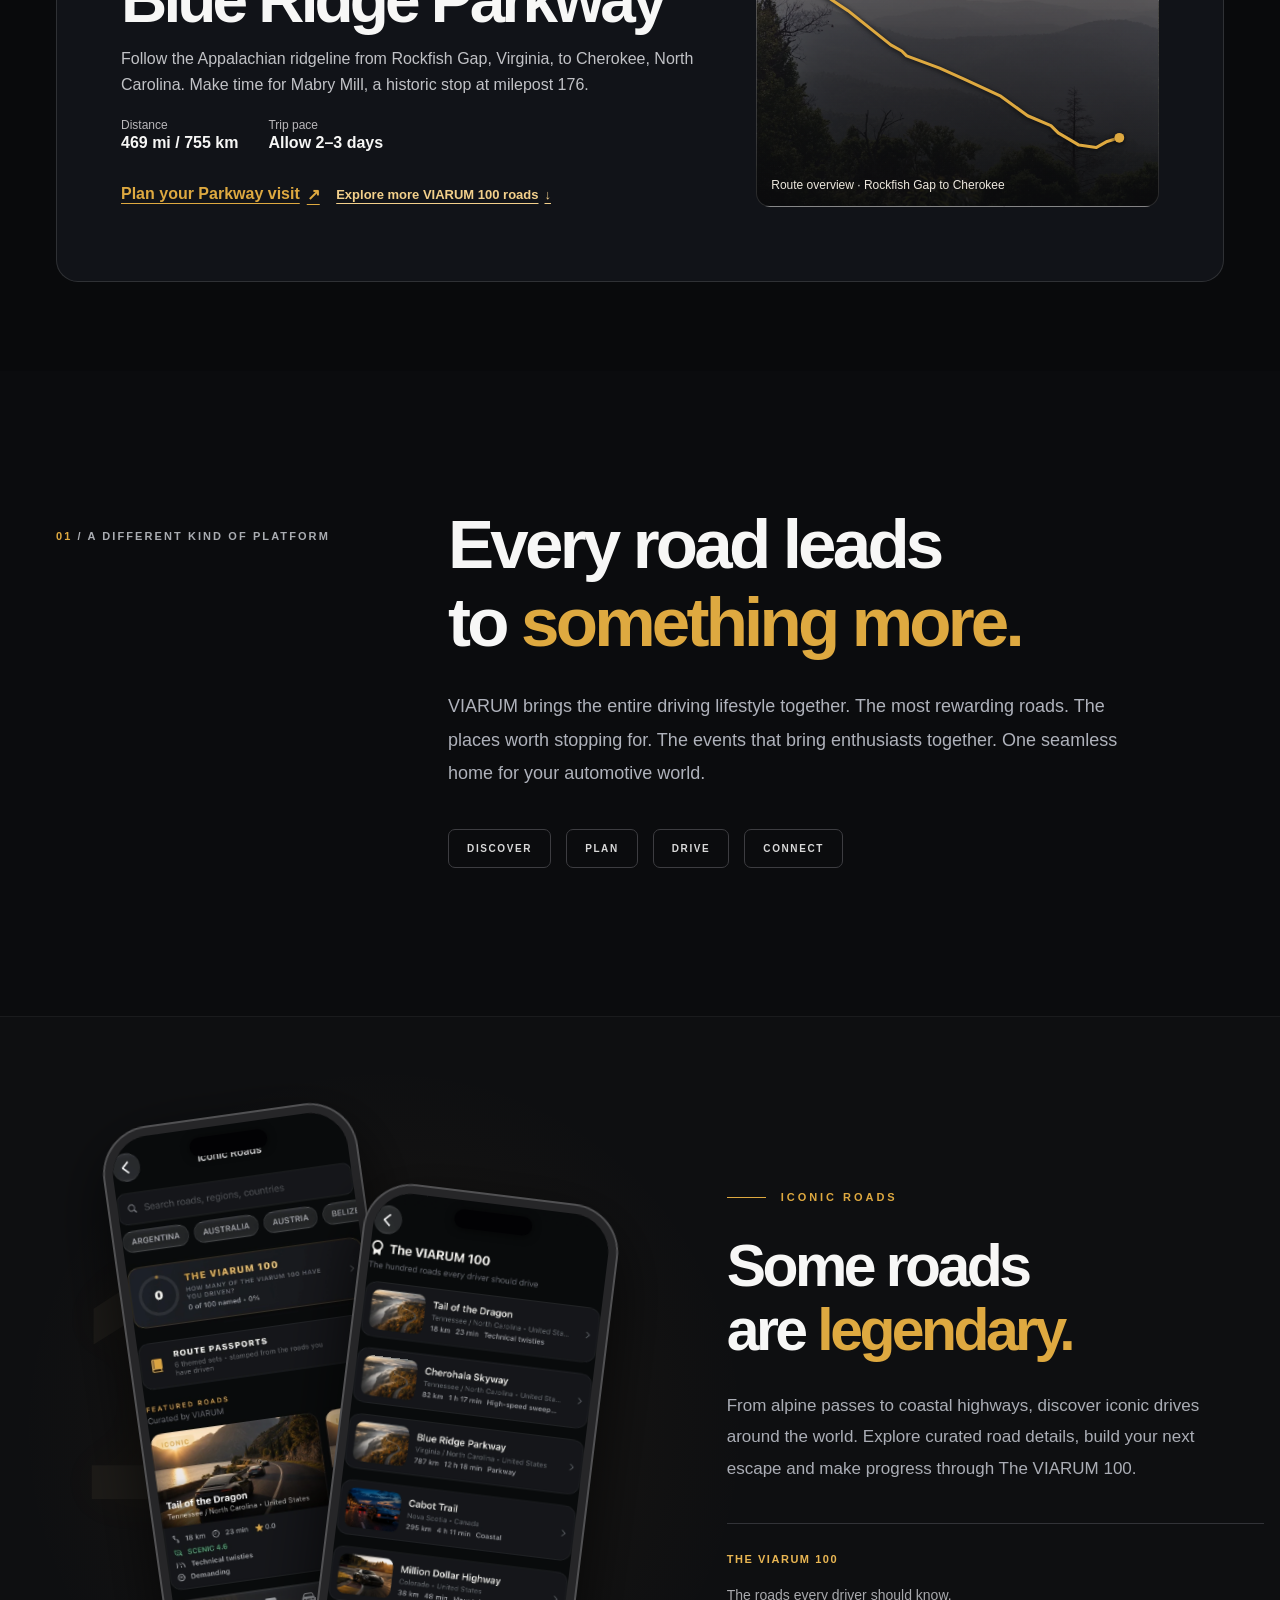
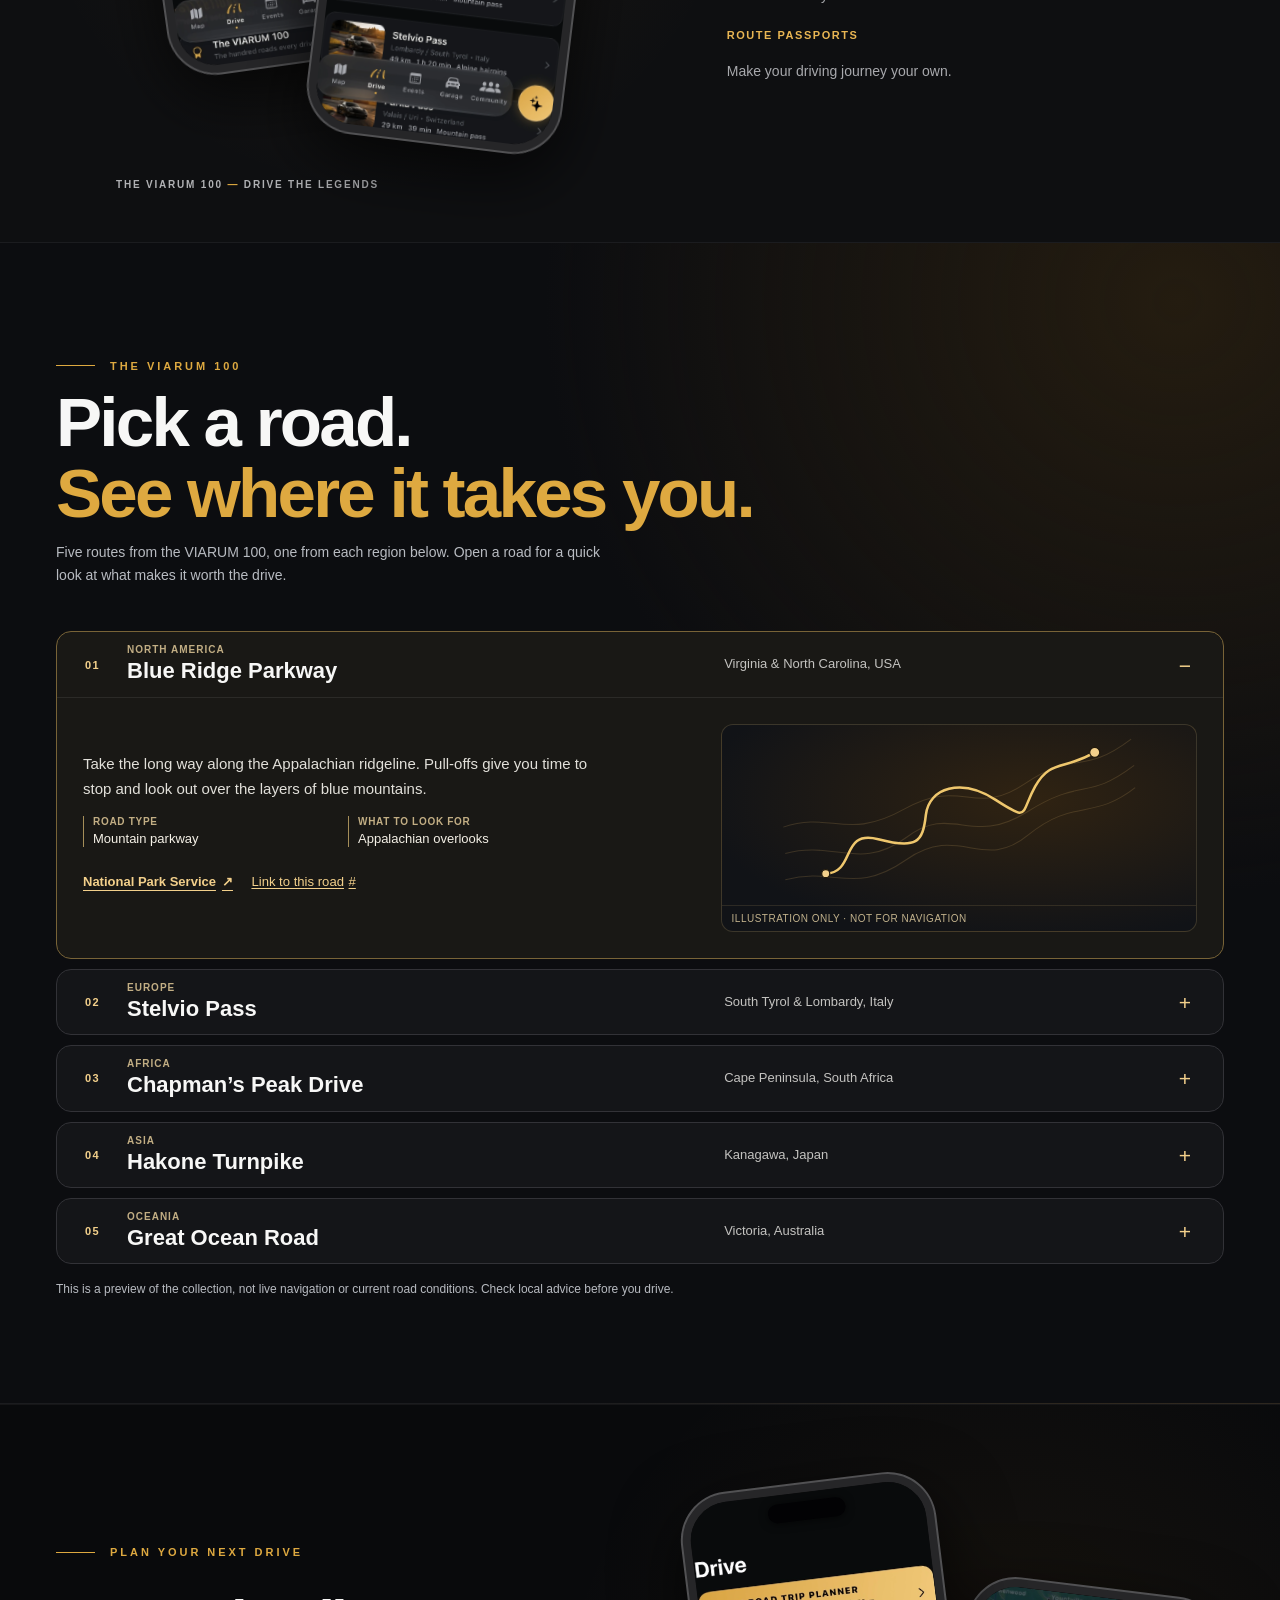
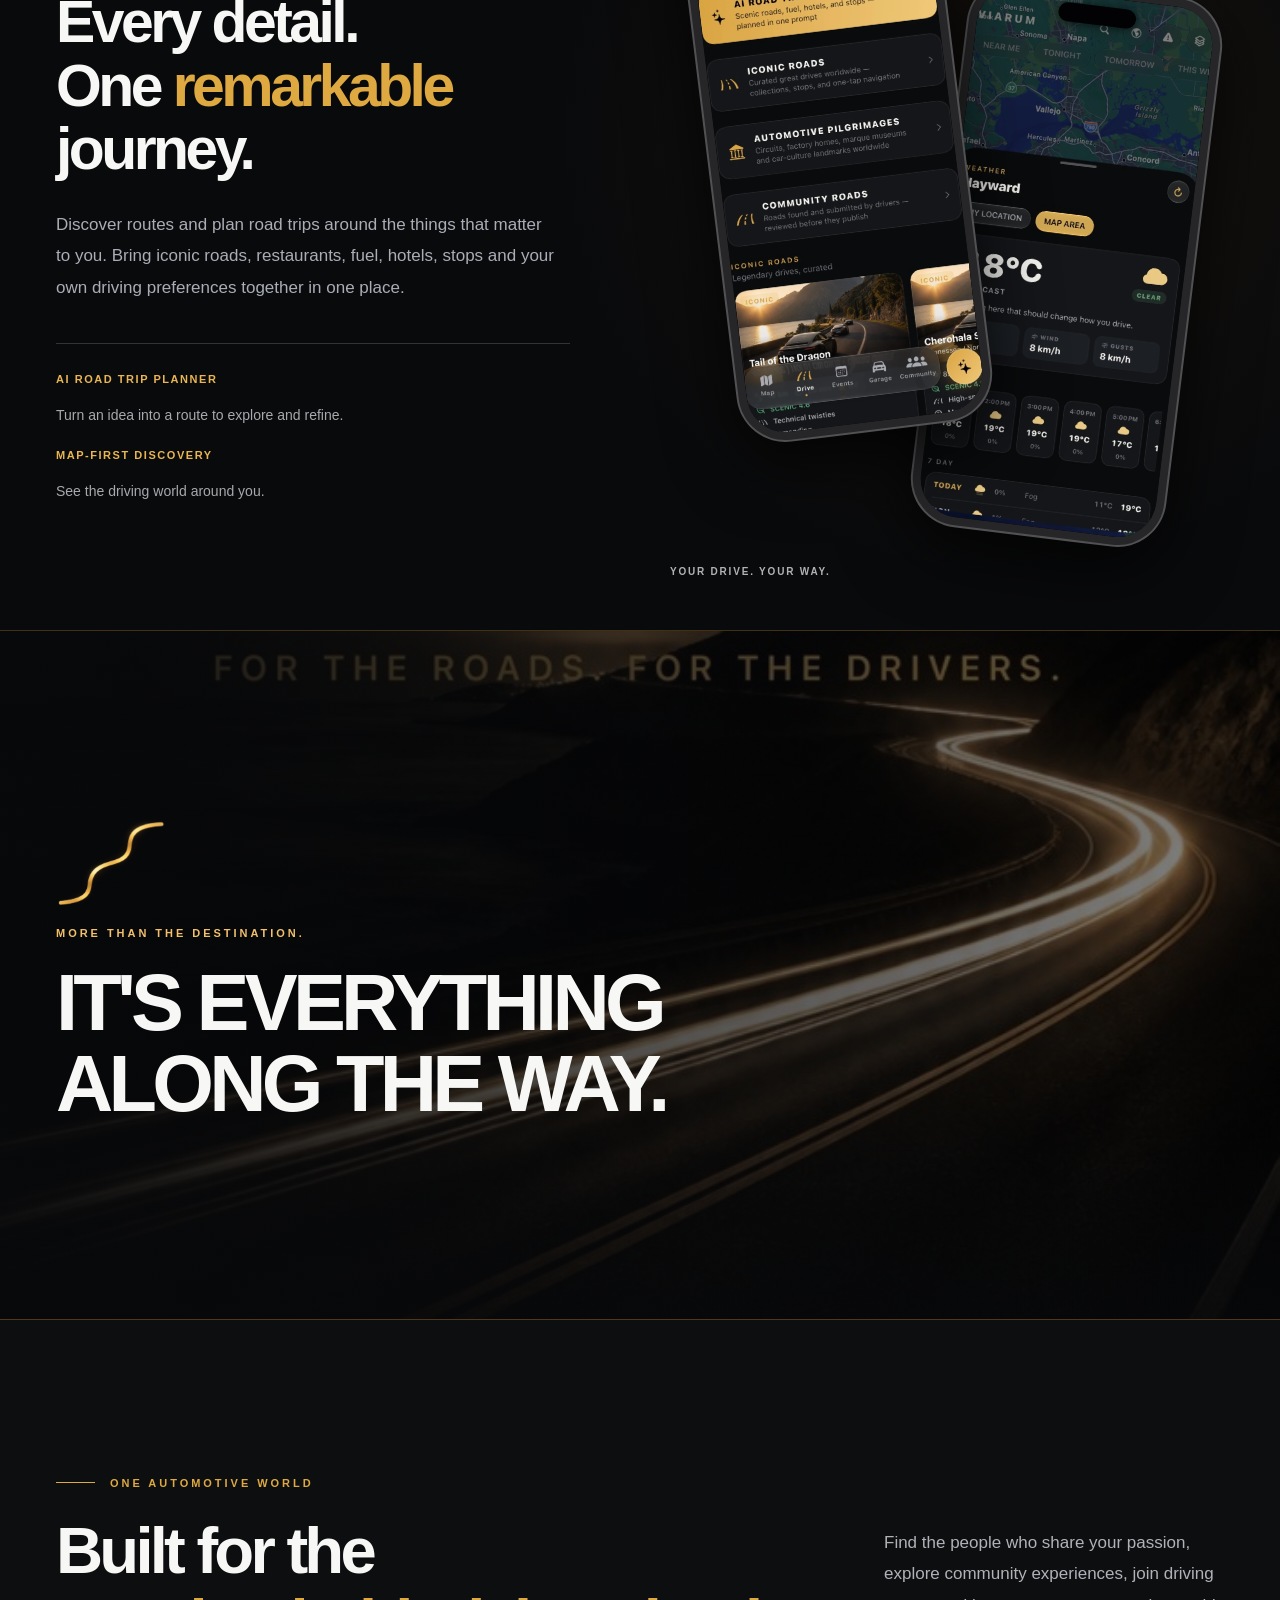
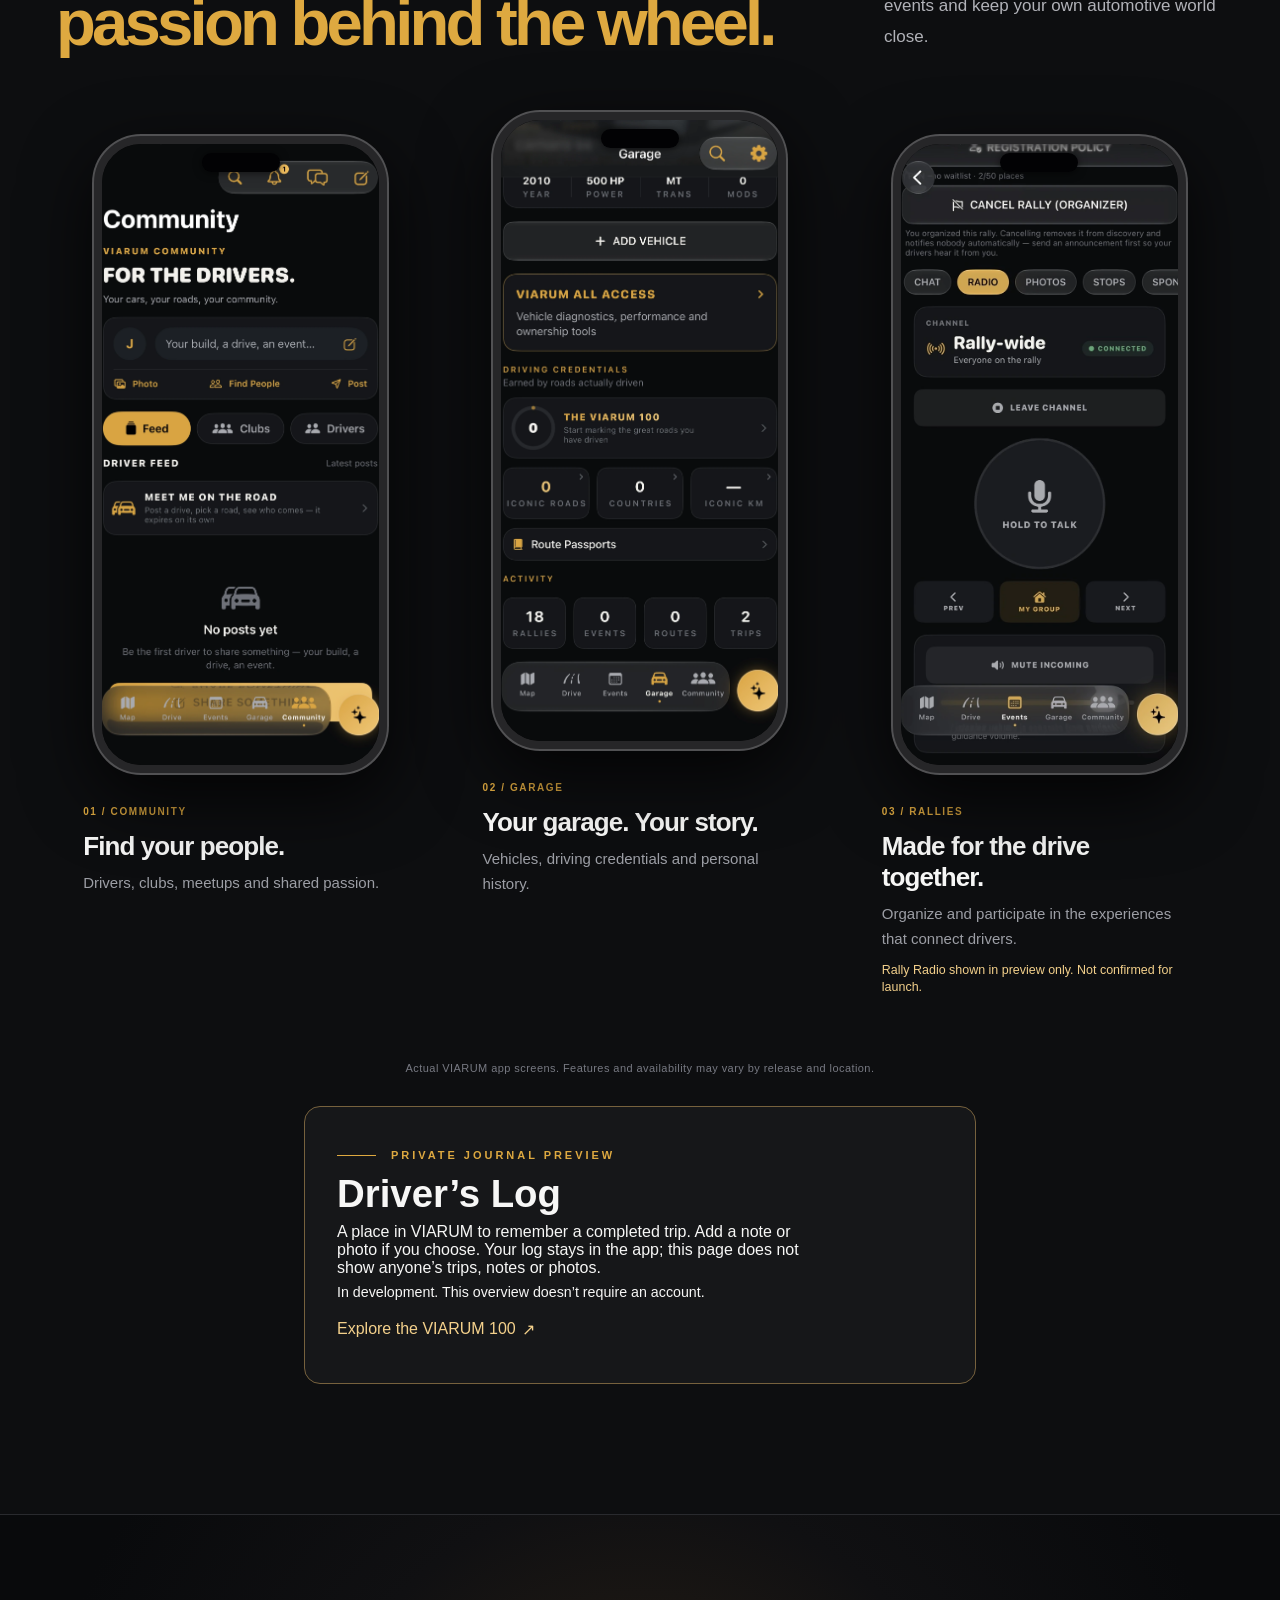
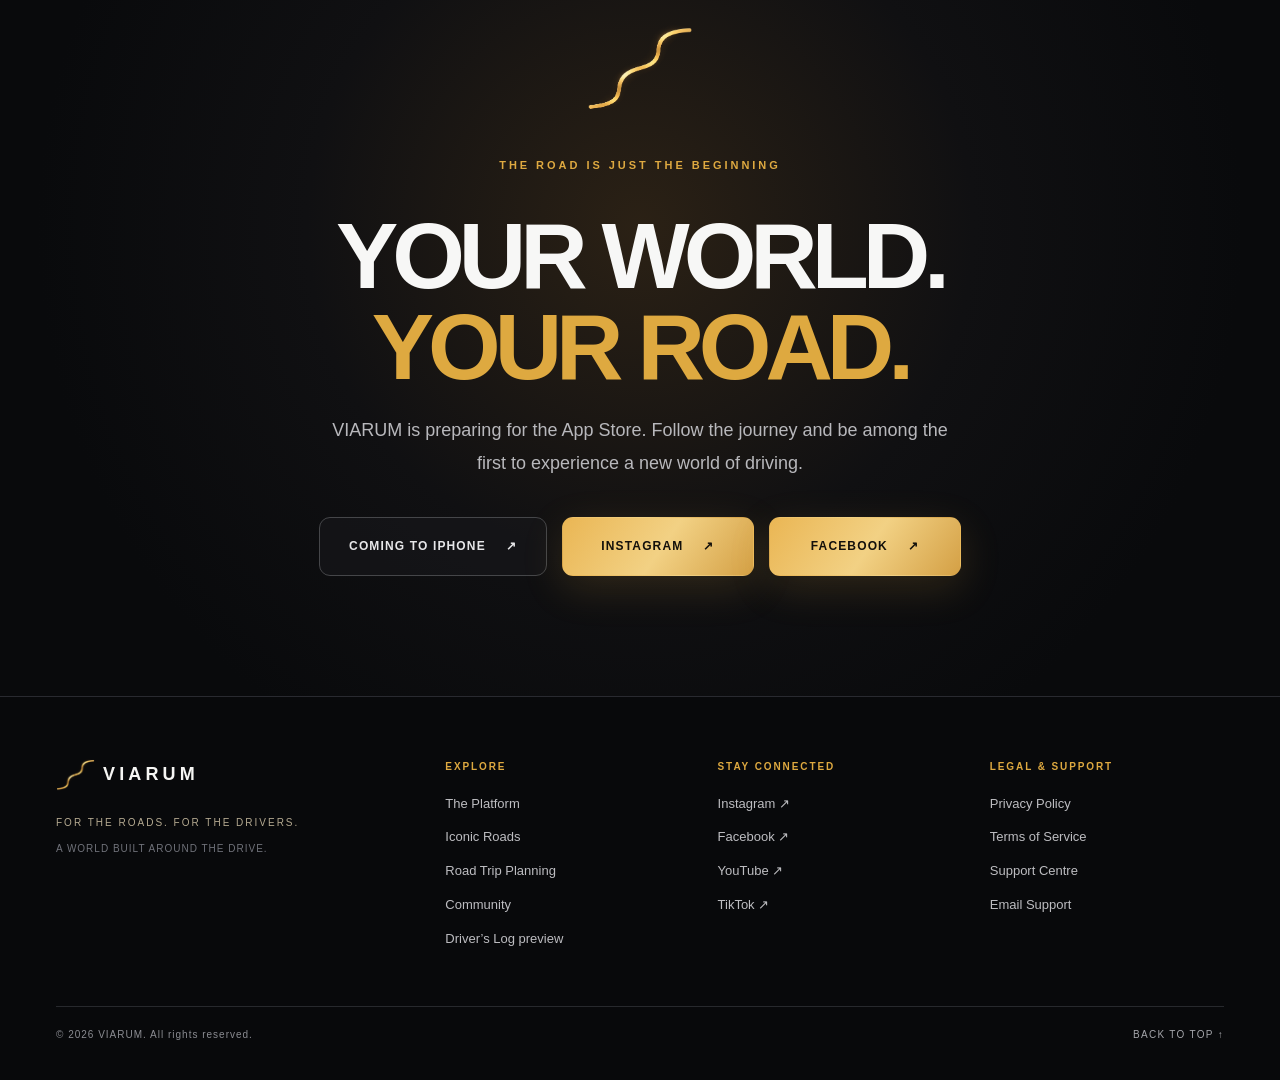
==== commit b564f26f: "Draft guest road sharing and private Driver’s Log overview" ====
--- a/index.html
+++ b/index.html
@@ -8,7 +8,7 @@
   <meta name="robots" content="index,follow">
   <link rel="icon" type="image/png" href="assets/favicon.png">
   <link rel="preload" as="image" href="assets/coastal-drive.jpg">
-  <link rel="stylesheet" href="styles.css?v=road-atlas-links-1">
+  <link rel="stylesheet" href="styles.css?v=road-and-journal-preview-2">
   <meta property="og:type" content="website">
   <meta property="og:title" content="VIARUM — For the Roads. For the Drivers.">
   <meta property="og:description" content="The world is your road. A premium driving experience for iconic roads, rallies, road trips and automotive community.">
@@ -16,7 +16,7 @@
   <meta property="og:url" content="https://viarumapp.github.io/">
   <meta name="twitter:card" content="summary_large_image">
   <title>VIARUM | For the Roads. For the Drivers.</title>
-  <script src="script.js?v=road-atlas-links-1" defer></script>
+  <script src="script.js?v=road-and-journal-preview-2" defer></script>
 </head>
 <body>
   <a href="#main" class="skip">Skip to main content</a>
@@ -162,6 +162,9 @@
                 <dl class="road-atlas-facts"><div><dt>Road type</dt><dd>Mountain parkway</dd></div><div><dt>What to look for</dt><dd>Appalachian overlooks</dd></div></dl>
                 <a class="road-atlas-source" href="https://www.nps.gov/blri/planyourvisit/index.htm">National Park Service <span aria-hidden="true">↗</span></a>
                 <a class="road-atlas-permalink" href="#road-blue-ridge-parkway" aria-label="Link to this road: Blue Ridge Parkway">Link to this road <span aria-hidden="true">#</span></a>
+                <button class="road-atlas-share" type="button" hidden aria-label="Share this road: Blue Ridge Parkway">Share this road</button>
+                <button class="road-atlas-share road-atlas-copy" type="button" hidden aria-label="Copy road link: Blue Ridge Parkway">Copy road link</button>
+                <span class="road-atlas-share-status" role="status"></span>
               </div>
               <figure class="road-atlas-art">
                 <svg viewBox="0 0 320 178" fill="none" aria-hidden="true" focusable="false">
@@ -187,6 +190,9 @@
                 <dl class="road-atlas-facts"><div><dt>Road type</dt><dd>Alpine pass</dd></div><div><dt>What to look for</dt><dd>High mountain switchbacks</dd></div></dl>
                 <a class="road-atlas-source" href="https://www.suedtirol.info/en/en/information/mobility/mountain-passes-in-south-tyrol">South Tyrol travel information <span aria-hidden="true">↗</span></a>
                 <a class="road-atlas-permalink" href="#road-stelvio-pass" aria-label="Link to this road: Stelvio Pass">Link to this road <span aria-hidden="true">#</span></a>
+                <button class="road-atlas-share" type="button" hidden aria-label="Share this road: Stelvio Pass">Share this road</button>
+                <button class="road-atlas-share road-atlas-copy" type="button" hidden aria-label="Copy road link: Stelvio Pass">Copy road link</button>
+                <span class="road-atlas-share-status" role="status"></span>
               </div>
               <figure class="road-atlas-art">
                 <svg viewBox="0 0 320 178" fill="none" aria-hidden="true" focusable="false">
@@ -212,6 +218,9 @@
                 <dl class="road-atlas-facts"><div><dt>Road type</dt><dd>Coastal cliff road</dd></div><div><dt>What to look for</dt><dd>Hout Bay to Noordhoek</dd></div></dl>
                 <a class="road-atlas-source" href="https://www.capetown.travel/listing/chapmans-peak-drive/">Cape Town Tourism <span aria-hidden="true">↗</span></a>
                 <a class="road-atlas-permalink" href="#road-chapmans-peak" aria-label="Link to this road: Chapman’s Peak Drive">Link to this road <span aria-hidden="true">#</span></a>
+                <button class="road-atlas-share" type="button" hidden aria-label="Share this road: Chapman’s Peak Drive">Share this road</button>
+                <button class="road-atlas-share road-atlas-copy" type="button" hidden aria-label="Copy road link: Chapman’s Peak Drive">Copy road link</button>
+                <span class="road-atlas-share-status" role="status"></span>
               </div>
               <figure class="road-atlas-art">
                 <svg viewBox="0 0 320 178" fill="none" aria-hidden="true" focusable="false">
@@ -237,6 +246,9 @@
                 <dl class="road-atlas-facts"><div><dt>Road type</dt><dd>Mountain toll road</dd></div><div><dt>What to look for</dt><dd>Daikanzan outlook</dd></div></dl>
                 <a class="road-atlas-source" href="https://tourism-road.or.jp/drive_guide_en/anest-iwata-turnpike-hakone">Japan Scenic Road Guide <span aria-hidden="true">↗</span></a>
                 <a class="road-atlas-permalink" href="#road-hakone-turnpike" aria-label="Link to this road: Hakone Turnpike">Link to this road <span aria-hidden="true">#</span></a>
+                <button class="road-atlas-share" type="button" hidden aria-label="Share this road: Hakone Turnpike">Share this road</button>
+                <button class="road-atlas-share road-atlas-copy" type="button" hidden aria-label="Copy road link: Hakone Turnpike">Copy road link</button>
+                <span class="road-atlas-share-status" role="status"></span>
               </div>
               <figure class="road-atlas-art">
                 <svg viewBox="0 0 320 178" fill="none" aria-hidden="true" focusable="false">
@@ -262,6 +274,9 @@
                 <dl class="road-atlas-facts"><div><dt>Road type</dt><dd>Coastal touring road</dd></div><div><dt>What to look for</dt><dd>Twelve Apostles lookouts</dd></div></dl>
                 <a class="road-atlas-source" href="https://www.visitvictoria.com/regions/great-ocean-road/see-and-do/road-trips-and-itineraries/great-ocean-road-touring-route">Visit Victoria <span aria-hidden="true">↗</span></a>
                 <a class="road-atlas-permalink" href="#road-great-ocean-road" aria-label="Link to this road: Great Ocean Road">Link to this road <span aria-hidden="true">#</span></a>
+                <button class="road-atlas-share" type="button" hidden aria-label="Share this road: Great Ocean Road">Share this road</button>
+                <button class="road-atlas-share road-atlas-copy" type="button" hidden aria-label="Copy road link: Great Ocean Road">Copy road link</button>
+                <span class="road-atlas-share-status" role="status"></span>
               </div>
               <figure class="road-atlas-art">
                 <svg viewBox="0 0 320 178" fill="none" aria-hidden="true" focusable="false">
@@ -325,6 +340,13 @@
           </article>
         </div>
         <p class="screen-disclosure">Actual VIARUM app screens. Features and availability may vary by release and location.</p>
+        <article class="drivers-log-preview" id="drivers-log" aria-labelledby="drivers-log-title">
+          <p class="eyebrow"><span class="gold-rule"></span> PRIVATE JOURNAL PREVIEW</p>
+          <h3 id="drivers-log-title">Driver’s Log</h3>
+          <p>A place in VIARUM to remember a completed trip. Add a note or photo if you choose. Your log stays in the app; this page does not show anyone’s trips, notes or photos.</p>
+          <p class="drivers-log-availability">In development. This overview doesn’t require an account.</p>
+          <a href="#viarum-100">Explore the VIARUM 100 <span aria-hidden="true">↗</span></a>
+        </article>
       </div>
     </section>
 
@@ -342,7 +364,7 @@
   <footer class="site-footer">
  <div class="container footer-inner footer-luxe">
   <div class="footer-identity"><a class="footer-brand" href="index.html" aria-label="VIARUM home"><img src="assets/viarum-mark-repaired.webp" alt="" width="40" height="35"><span>VIARUM</span></a><p>FOR THE ROADS. FOR THE DRIVERS.</p><span class="footer-tagline">A WORLD BUILT AROUND THE DRIVE.</span></div>
-  <div class="footer-group"><p class="footer-heading">EXPLORE</p><nav aria-label="Explore"><a href="index.html#explore">The Platform</a><a href="index.html#roads">Iconic Roads</a><a href="index.html#planner">Road Trip Planning</a><a href="index.html#community">Community</a></nav></div>
+  <div class="footer-group"><p class="footer-heading">EXPLORE</p><nav aria-label="Explore"><a href="index.html#explore">The Platform</a><a href="index.html#roads">Iconic Roads</a><a href="index.html#planner">Road Trip Planning</a><a href="index.html#community">Community</a><a href="index.html#drivers-log">Driver’s Log preview</a></nav></div>
   <div class="footer-group"><p class="footer-heading">STAY CONNECTED</p><nav aria-label="Social media">
     <a href="https://www.instagram.com/viarumapp/" target="_blank" rel="noopener noreferrer">Instagram ↗</a>
     <a href="https://www.facebook.com/1287284864467090/">Facebook ↗</a>
--- a/styles.css
+++ b/styles.css
@@ -378,3 +378,26 @@
  .featured-drive .road-atlas-jump{margin-left:0;display:flex;width:max-content;max-width:100%}
 }
 @media(prefers-reduced-motion:reduce){.road-atlas-card[open] .road-atlas-panel{animation:none}}
+
+/* Leave shared roads below the sticky header and keep fragment links distinct. */
+.road-atlas-card[id]{scroll-margin-top:135px}
+.road-atlas-card:target{border-color:var(--gold-light)}
+.road-atlas-permalink{display:inline-flex;align-items:center;gap:.35em;margin-left:14px;min-height:44px;color:var(--gold-light);font-size:.82rem;text-decoration:underline;text-underline-offset:.18em}
+.road-atlas-permalink:focus-visible{outline:2px solid var(--gold-light);outline-offset:3px}
+.showcase-caption .showcase-preview-note{margin-top:.65rem;color:var(--gold-light);font-size:.78rem;line-height:1.4}
+@media(max-width:680px){.road-atlas-card[id]{scroll-margin-top:105px}}
+
+/* Guest road sharing enhances the permanent anchor without replacing it. */
+.road-atlas-share:not([hidden]){display:inline-flex;min-height:44px;align-items:center;margin:4px 0 4px 12px;padding:0 13px;border:1px solid var(--gold-light);border-radius:999px;background:transparent;color:var(--gold-light);font:inherit;font-size:.82rem;cursor:pointer}
+.road-atlas-share:focus-visible{outline:2px solid var(--gold-light);outline-offset:3px}
+.road-atlas-share-status:not(:empty){display:block;line-height:1.45;margin-top:6px;font-size:.82rem;color:var(--gold-light)}
+@media(max-width:680px){.road-atlas-share:not([hidden]){margin-left:0}}
+
+.drivers-log-preview{scroll-margin-top:135px;margin:2rem auto 0;padding:clamp(1.1rem,4vw,2rem);max-width:42rem;border:1px solid var(--gold-line,#76613d);border-radius:1rem;background:var(--panel,#141416)}
+.drivers-log-preview:target{border-color:var(--gold-light)}
+.drivers-log-preview h3{font-size:clamp(1.6rem,5vw,2.4rem);margin:.35rem 0 .45rem}
+.drivers-log-preview p{max-width:55ch;margin:.45rem 0}
+.drivers-log-preview .drivers-log-availability{font-size:.89rem}
+.drivers-log-preview a{display:inline-flex;align-items:center;gap:.4em;min-height:44px;color:var(--gold-light);text-underline-offset:.2em}
+.drivers-log-preview a:focus-visible{outline:2px solid var(--gold-light);outline-offset:3px}
+@media(max-width:680px){.drivers-log-preview{scroll-margin-top:105px}}
